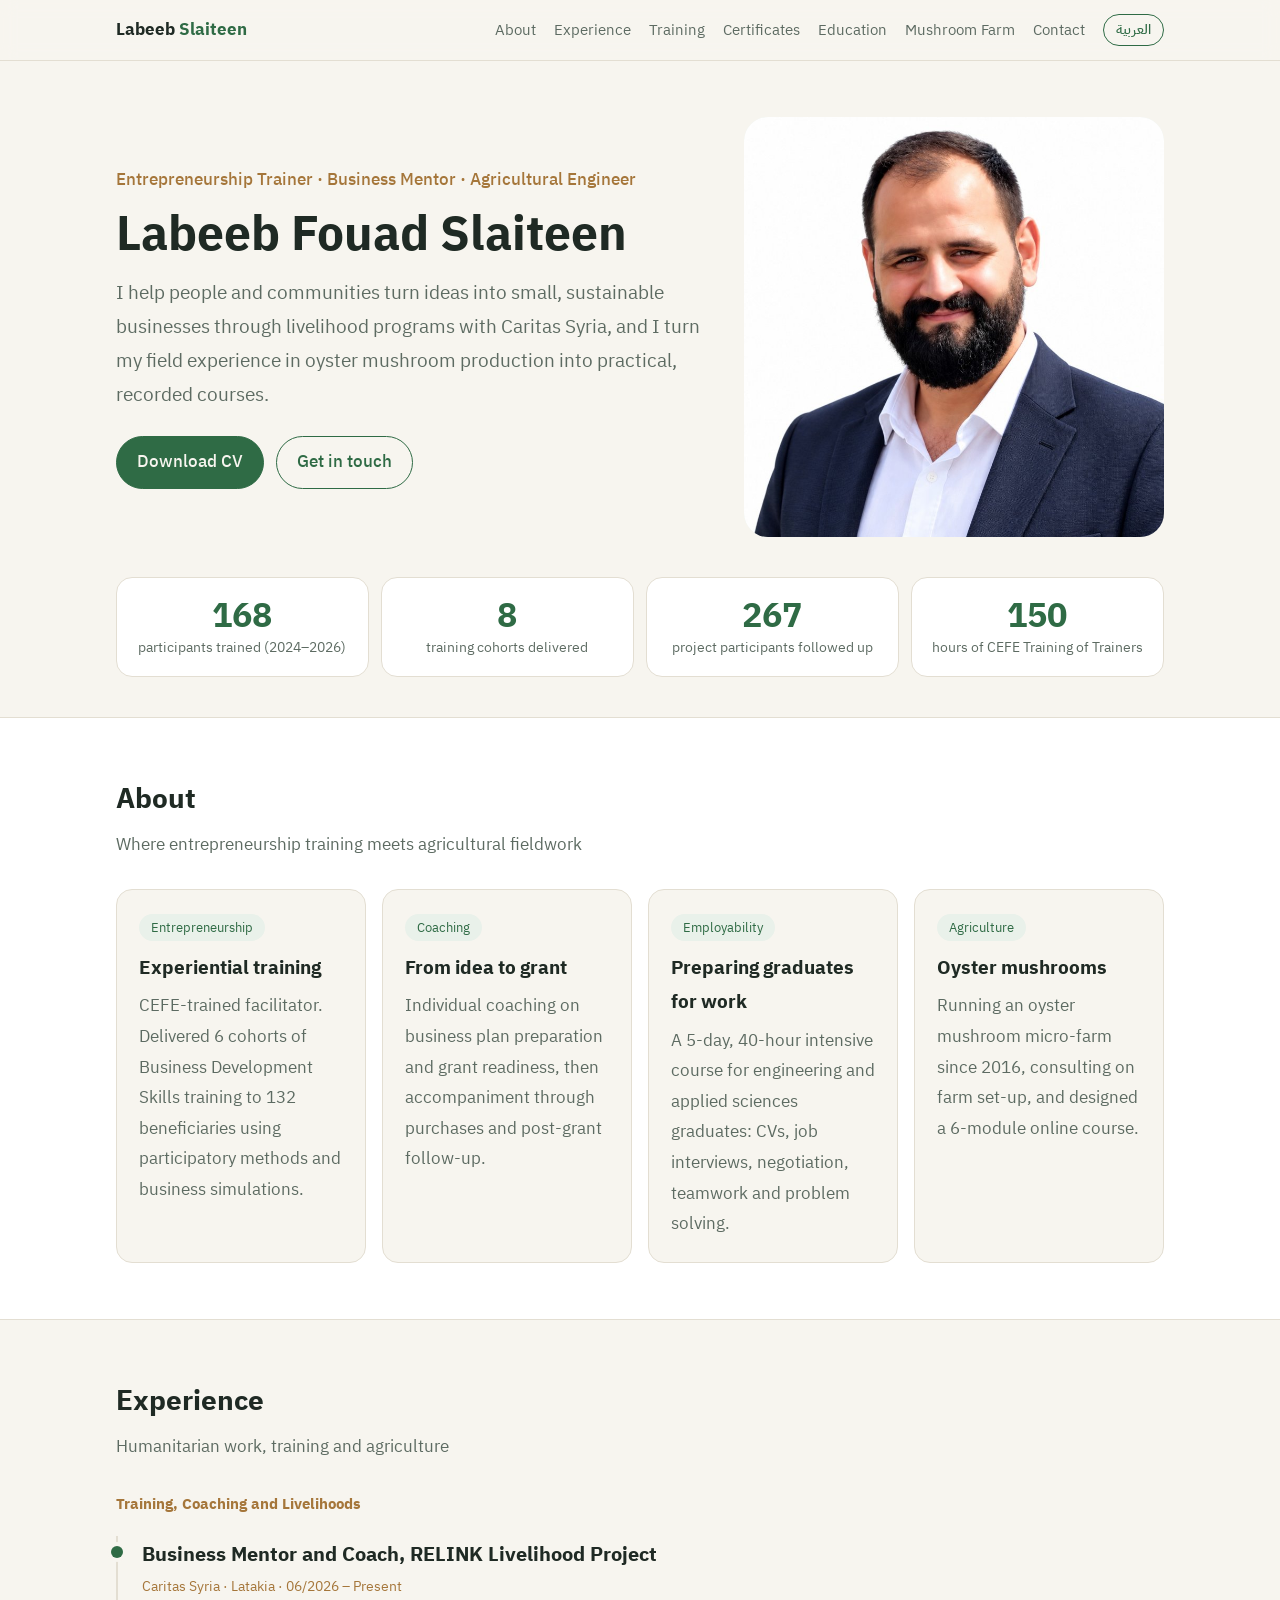
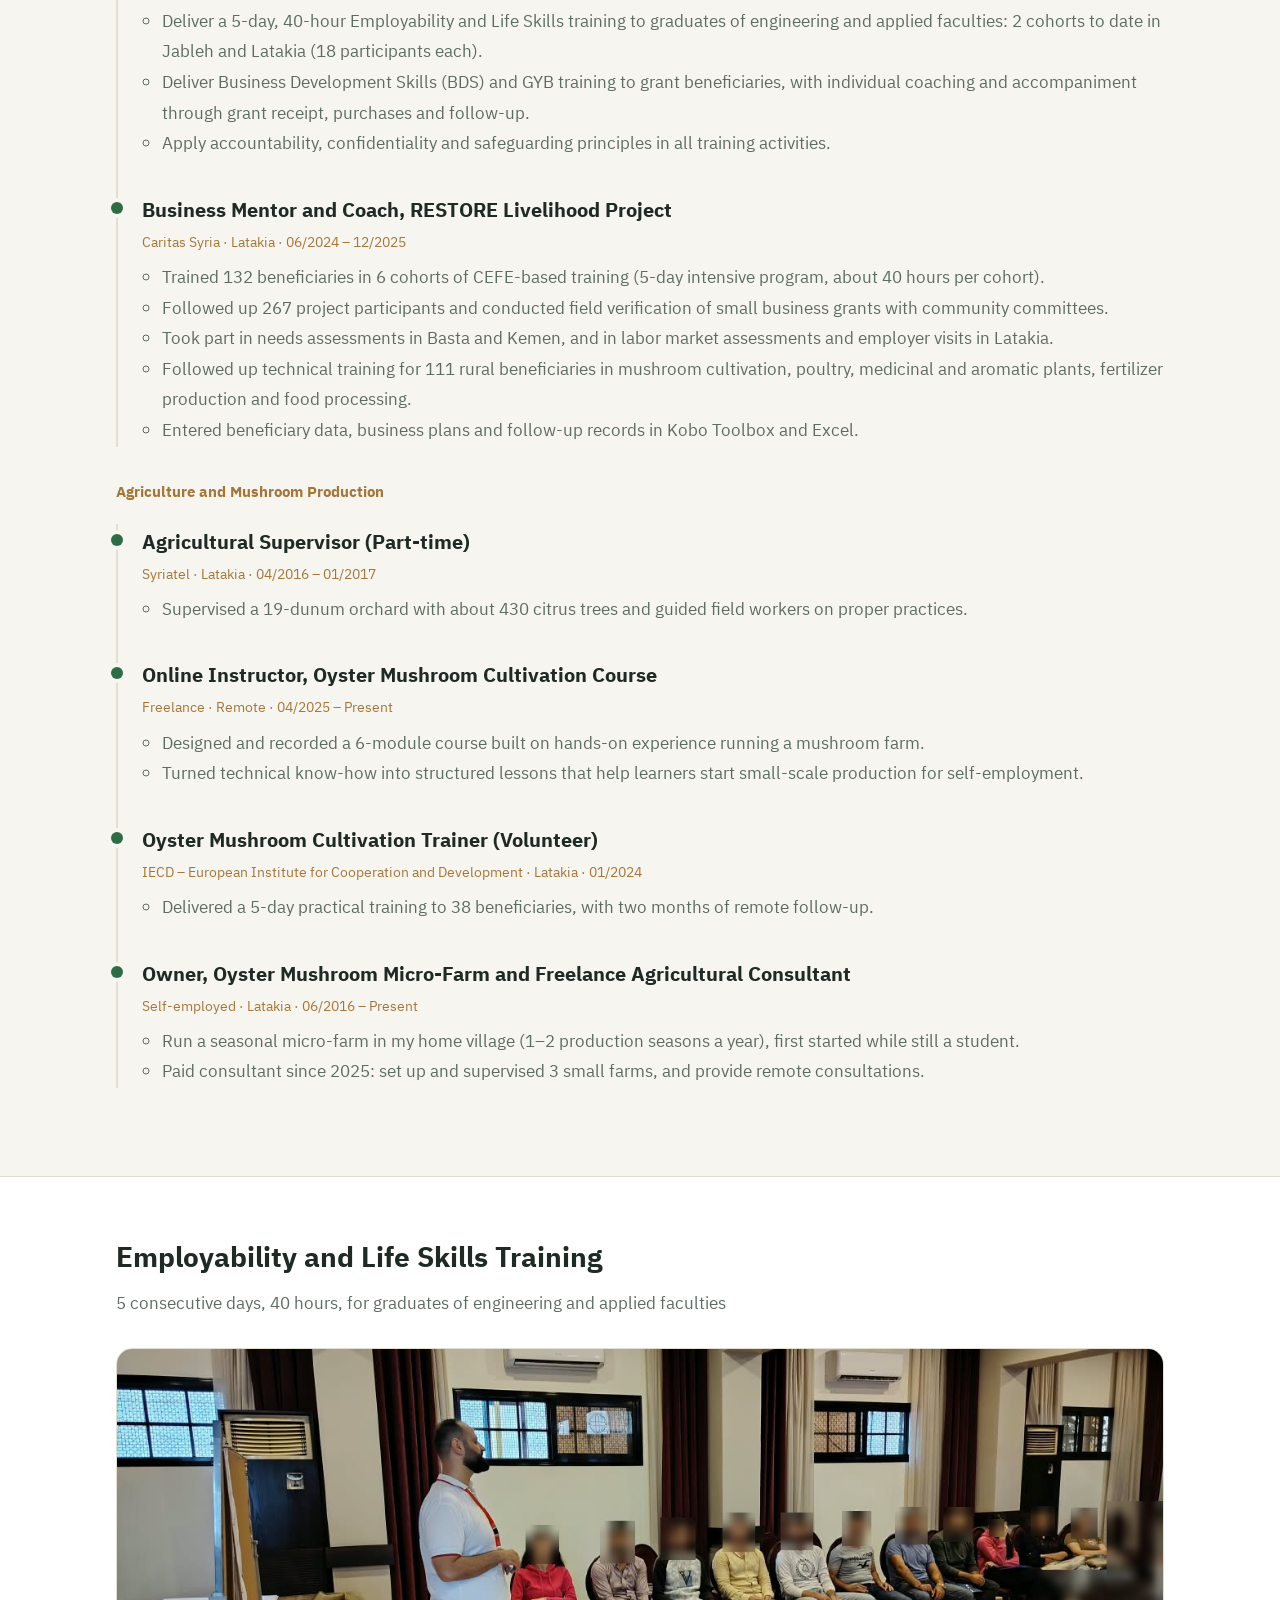
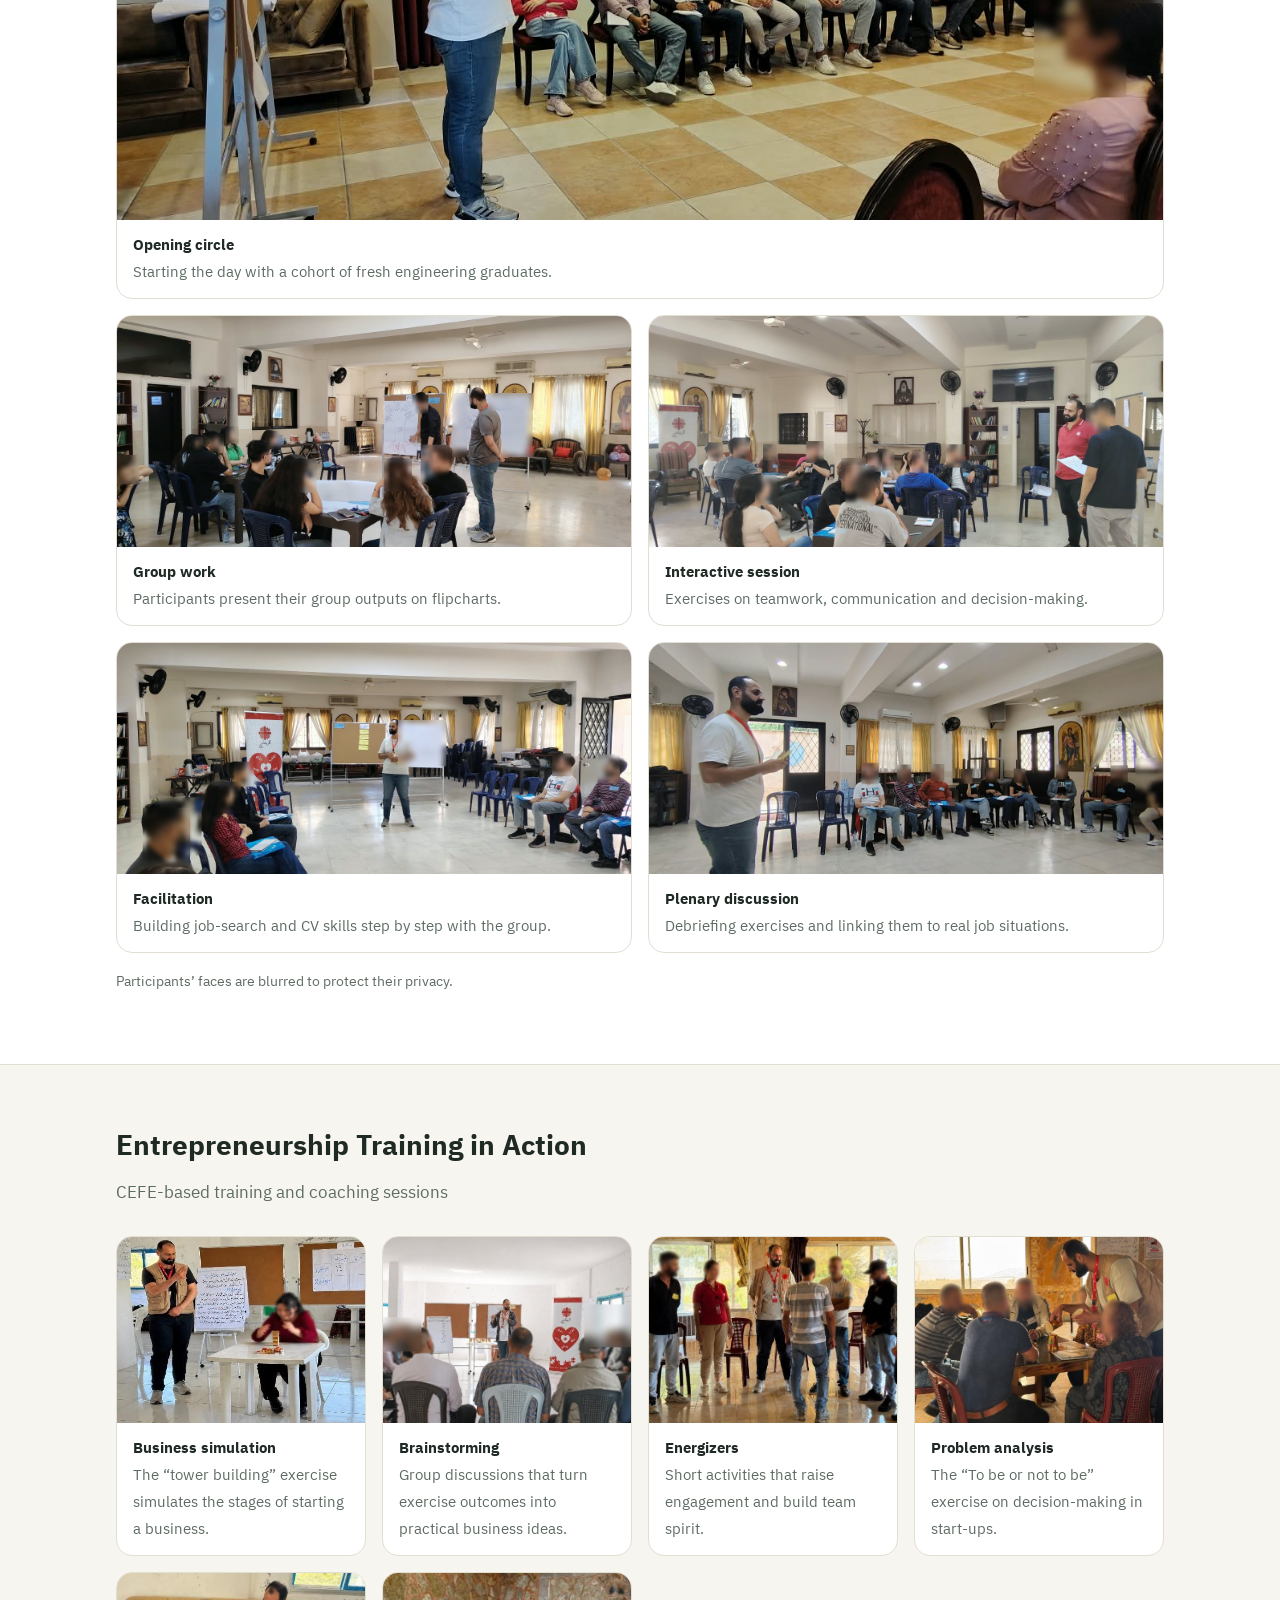
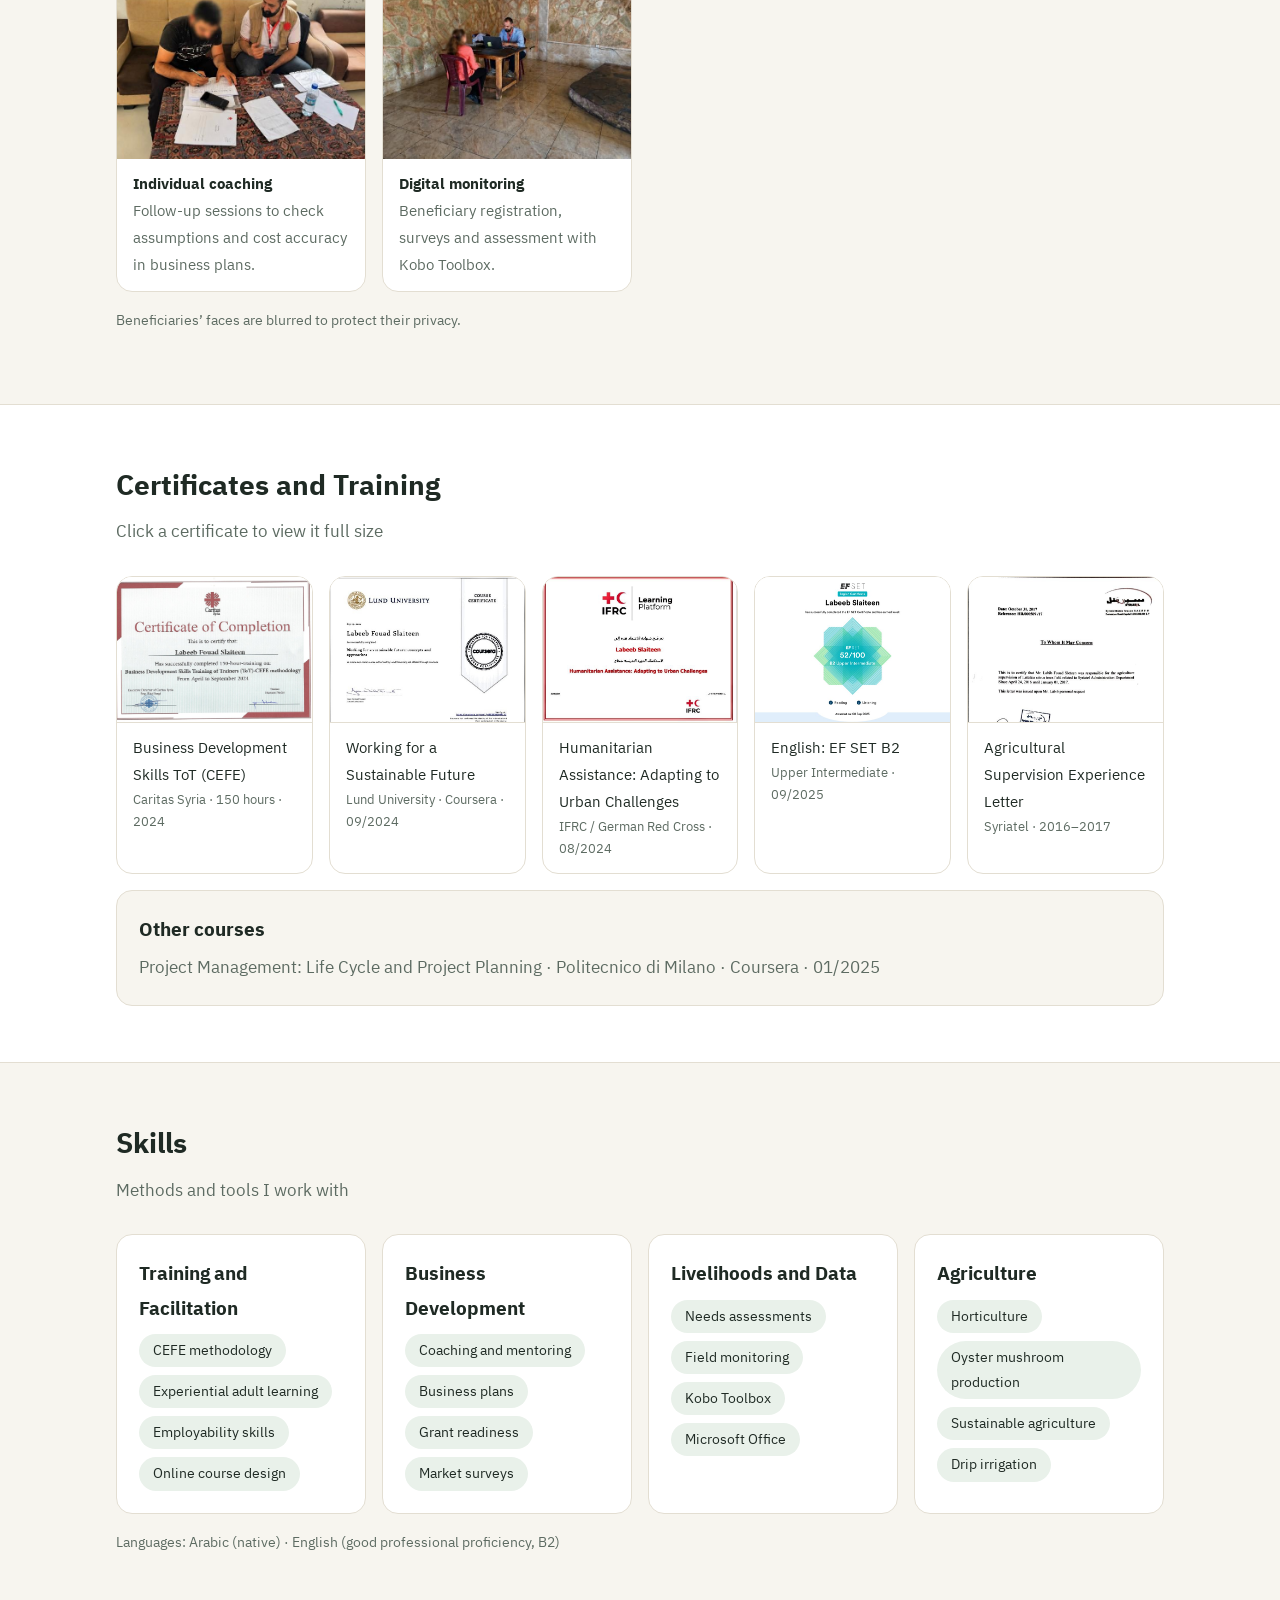
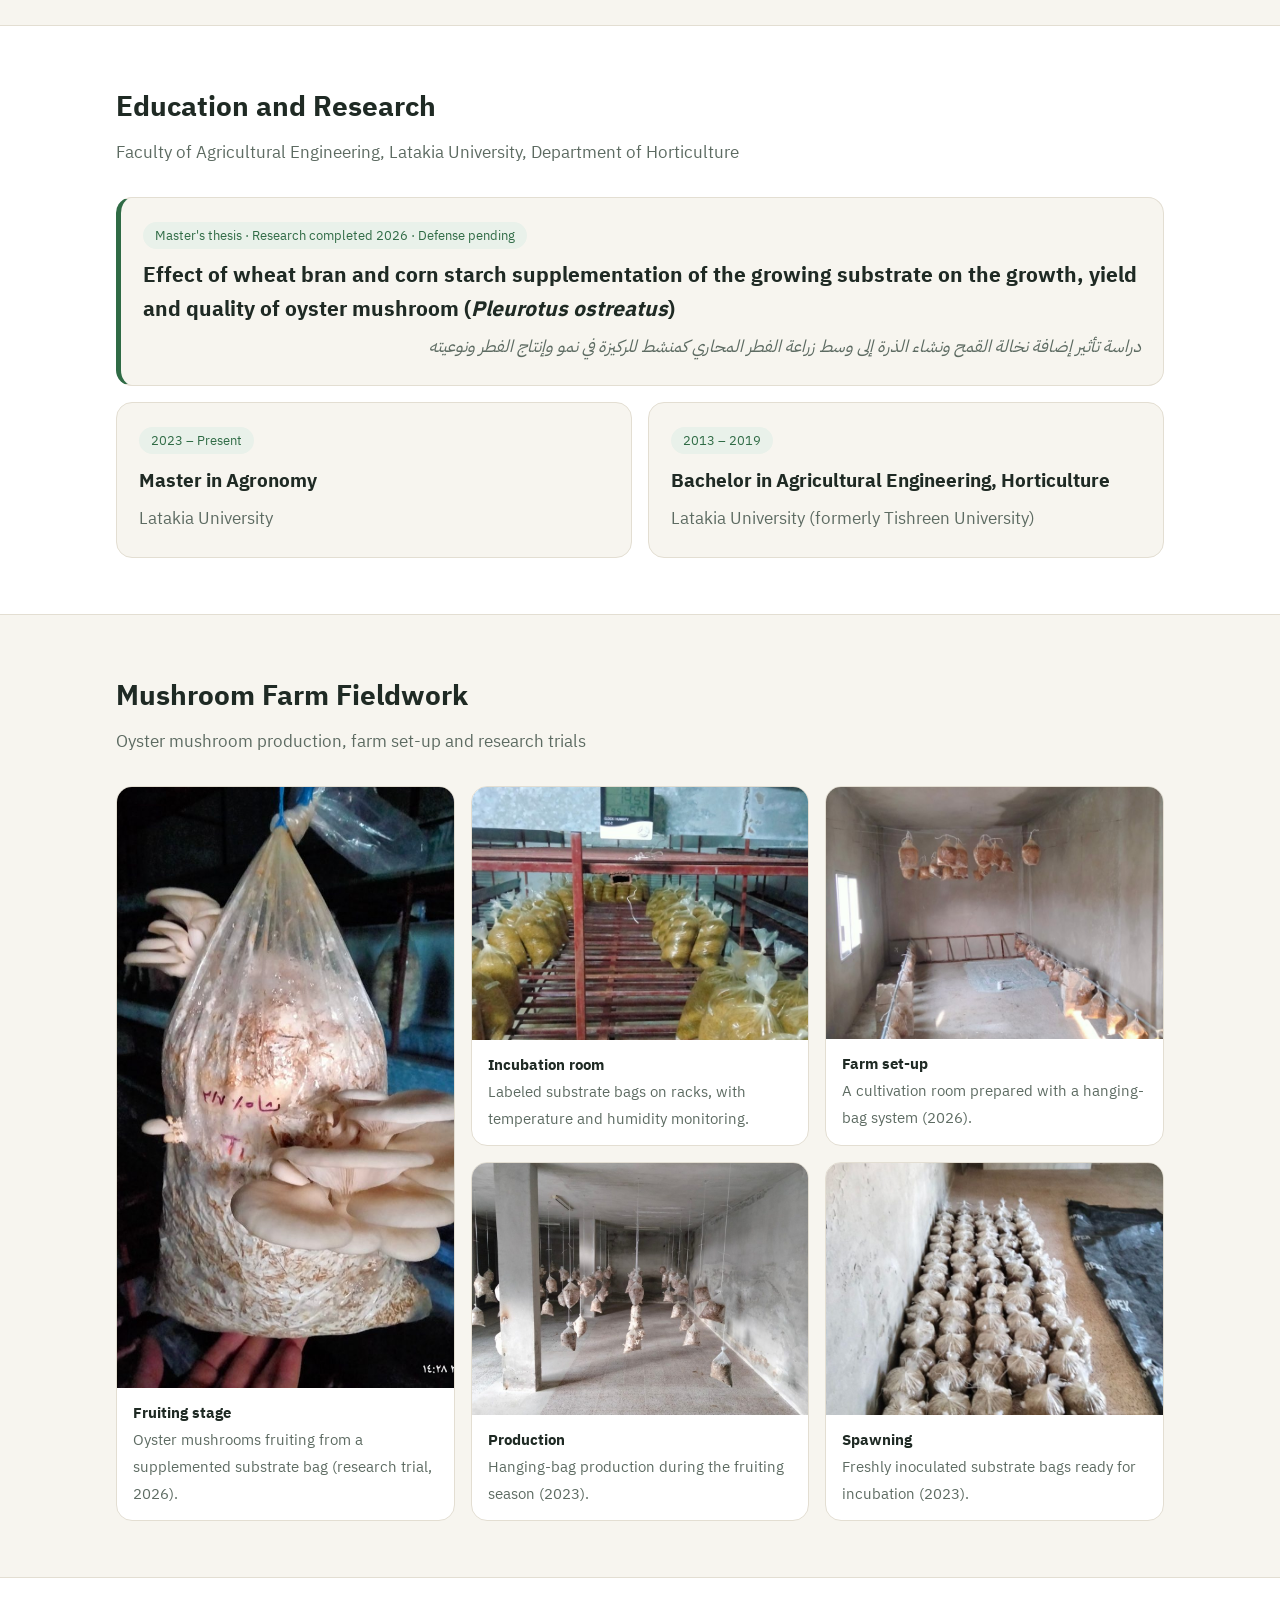
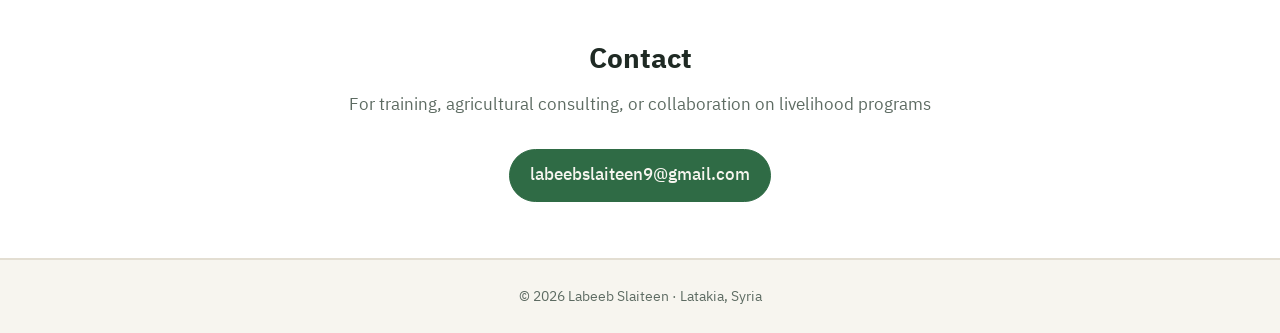
==== index.html @ 0c7c473b "Put training experience and galleries first, agriculture and mushroom content last Co-Authored-By: C" ====
<!doctype html>
<html lang="en" dir="ltr">
<head>
<meta charset="utf-8">
<meta name="viewport" content="width=device-width, initial-scale=1">
<title>Labeeb Slaiteen | Entrepreneurship Trainer & Agricultural Engineer</title>
<meta name="description" content="Labeeb Slaiteen: business mentor and entrepreneurship trainer in livelihood programs, and agricultural engineer specialized in oyster mushroom production.">
<meta property="og:title" content="Labeeb Slaiteen | Entrepreneurship Trainer & Agricultural Engineer">
<meta property="og:description" content="Portfolio: CEFE entrepreneurship training, employability skills, business coaching and oyster mushroom production.">
<meta property="og:image" content="https://labeebslaiteen9-alt.github.io/assets/img/profile.jpg">
<meta property="og:url" content="https://labeebslaiteen9-alt.github.io/">
<meta property="og:type" content="website">
<meta name="twitter:card" content="summary_large_image">
<link rel="alternate" hreflang="ar" href="ar/">
<link rel="preconnect" href="https://fonts.googleapis.com">
<link rel="preconnect" href="https://fonts.gstatic.com" crossorigin>
<link href="https://fonts.googleapis.com/css2?family=IBM+Plex+Sans:wght@400;500;700&family=IBM+Plex+Sans+Arabic:wght@400;500;700&display=swap" rel="stylesheet">
<link rel="stylesheet" href="assets/style.css">
</head>
<body>

<header class="nav">
  <div class="wrap">
    <a class="logo" href="#top">Labeeb <span>Slaiteen</span></a>
    <div class="nav-end">
      <nav><ul>
        <li><a href="#about">About</a></li>
        <li><a href="#experience">Experience</a></li>
        <li><a href="#employability">Training</a></li>
        <li><a href="#certs">Certificates</a></li>
        <li><a href="#research">Education</a></li>
        <li><a href="#farm">Mushroom Farm</a></li>
        <li><a href="#contact">Contact</a></li>
      </ul></nav>
      <a class="lang" href="ar/" lang="ar">العربية</a>
    </div>
  </div>
</header>

<main id="top">
<section class="hero">
  <div class="wrap">
    <div>
      <p class="kicker">Entrepreneurship Trainer · Business Mentor · Agricultural Engineer</p>
      <h1>Labeeb Fouad Slaiteen</h1>
      <p class="lead">I help people and communities turn ideas into small, sustainable businesses through livelihood programs with Caritas Syria, and I turn my field experience in oyster mushroom production into practical, recorded courses.</p>
      <div class="btns">
        <a class="btn primary" href="assets/docs/Labeeb_Slaiteen_CV.pdf" target="_blank">Download CV</a>
        <a class="btn ghost" href="#contact">Get in touch</a>
      </div>
    </div>
    <div class="hero-img"><img src="assets/img/profile.jpg" alt="Portrait of Labeeb Slaiteen"></div>
  </div>
  <div class="wrap">
    <div class="stats" style="margin-top:40px">
      <div class="stat"><b>168</b><span>participants trained (2024–2026)</span></div>
      <div class="stat"><b>8</b><span>training cohorts delivered</span></div>
      <div class="stat"><b>267</b><span>project participants followed up</span></div>
      <div class="stat"><b>150</b><span>hours of CEFE Training of Trainers</span></div>
    </div>
  </div>
</section>

<section id="about" class="alt">
  <div class="wrap">
    <h2>About</h2>
    <p class="sub">Where entrepreneurship training meets agricultural fieldwork</p>
    <div class="grid">
      <div class="card">
        <span class="tag">Entrepreneurship</span>
        <h3>Experiential training</h3>
        <p>CEFE-trained facilitator. Delivered 6 cohorts of Business Development Skills training to 132 beneficiaries using participatory methods and business simulations.</p>
      </div>
      <div class="card">
        <span class="tag">Coaching</span>
        <h3>From idea to grant</h3>
        <p>Individual coaching on business plan preparation and grant readiness, then accompaniment through purchases and post-grant follow-up.</p>
      </div>
      <div class="card">
        <span class="tag">Employability</span>
        <h3>Preparing graduates for work</h3>
        <p>A 5-day, 40-hour intensive course for engineering and applied sciences graduates: CVs, job interviews, negotiation, teamwork and problem solving.</p>
      </div>
      <div class="card">
        <span class="tag">Agriculture</span>
        <h3>Oyster mushrooms</h3>
        <p>Running an oyster mushroom micro-farm since 2016, consulting on farm set-up, and designed a 6-module online course.</p>
      </div>
    </div>
  </div>
</section>

<section id="experience">
  <div class="wrap">
    <h2>Experience</h2>
    <p class="sub">Humanitarian work, training and agriculture</p>
    <h3 class="group-title">Training, Coaching and Livelihoods</h3>
    <ol class="timeline">
      <li>
        <h3>Business Mentor and Coach, RELINK Livelihood Project</h3>
        <p class="meta">Caritas Syria · Latakia · 06/2026 – Present</p>
        <ul>
          <li>Deliver a 5-day, 40-hour Employability and Life Skills training to graduates of engineering and applied faculties: 2 cohorts to date in Jableh and Latakia (18 participants each).</li>
          <li>Deliver Business Development Skills (BDS) and GYB training to grant beneficiaries, with individual coaching and accompaniment through grant receipt, purchases and follow-up.</li>
          <li>Apply accountability, confidentiality and safeguarding principles in all training activities.</li>
        </ul>
      </li>
      <li>
        <h3>Business Mentor and Coach, RESTORE Livelihood Project</h3>
        <p class="meta">Caritas Syria · Latakia · 06/2024 – 12/2025</p>
        <ul>
          <li>Trained 132 beneficiaries in 6 cohorts of CEFE-based training (5-day intensive program, about 40 hours per cohort).</li>
          <li>Followed up 267 project participants and conducted field verification of small business grants with community committees.</li>
          <li>Took part in needs assessments in Basta and Kemen, and in labor market assessments and employer visits in Latakia.</li>
          <li>Followed up technical training for 111 rural beneficiaries in mushroom cultivation, poultry, medicinal and aromatic plants, fertilizer production and food processing.</li>
          <li>Entered beneficiary data, business plans and follow-up records in Kobo Toolbox and Excel.</li>
        </ul>
      </li>
    </ol>
    <h3 class="group-title">Agriculture and Mushroom Production</h3>
    <ol class="timeline">
      <li>
        <h3>Agricultural Supervisor (Part-time)</h3>
        <p class="meta">Syriatel · Latakia · 04/2016 – 01/2017</p>
        <ul>
          <li>Supervised a 19-dunum orchard with about 430 citrus trees and guided field workers on proper practices.</li>
        </ul>
      </li>
      <li>
        <h3>Online Instructor, Oyster Mushroom Cultivation Course</h3>
        <p class="meta">Freelance · Remote · 04/2025 – Present</p>
        <ul>
          <li>Designed and recorded a 6-module course built on hands-on experience running a mushroom farm.</li>
          <li>Turned technical know-how into structured lessons that help learners start small-scale production for self-employment.</li>
        </ul>
      </li>
      <li>
        <h3>Oyster Mushroom Cultivation Trainer (Volunteer)</h3>
        <p class="meta">IECD – European Institute for Cooperation and Development · Latakia · 01/2024</p>
        <ul>
          <li>Delivered a 5-day practical training to 38 beneficiaries, with two months of remote follow-up.</li>
        </ul>
      </li>
      <li>
        <h3>Owner, Oyster Mushroom Micro-Farm and Freelance Agricultural Consultant</h3>
        <p class="meta">Self-employed · Latakia · 06/2016 – Present</p>
        <ul>
          <li>Run a seasonal micro-farm in my home village (1–2 production seasons a year), first started while still a student.</li>
          <li>Paid consultant since 2025: set up and supervised 3 small farms, and provide remote consultations.</li>
        </ul>
      </li>
    </ol>
  </div>
</section>

<section id="employability" class="alt">
  <div class="wrap">
    <h2>Employability and Life Skills Training</h2>
    <p class="sub">5 consecutive days, 40 hours, for graduates of engineering and applied faculties</p>
    <div class="gallery">
      <figure><img src="assets/img/emp-circle.jpg" alt="Employability training session" loading="lazy"><figcaption><b>Opening circle</b>Starting the day with a cohort of fresh engineering graduates.</figcaption></figure>
      <figure><img src="assets/img/emp-groupwork.jpg" alt="Employability training session" loading="lazy"><figcaption><b>Group work</b>Participants present their group outputs on flipcharts.</figcaption></figure>
      <figure><img src="assets/img/emp-session.jpg" alt="Employability training session" loading="lazy"><figcaption><b>Interactive session</b>Exercises on teamwork, communication and decision-making.</figcaption></figure>
      <figure><img src="assets/img/emp-facilitation.jpg" alt="Employability training session" loading="lazy"><figcaption><b>Facilitation</b>Building job-search and CV skills step by step with the group.</figcaption></figure>
      <figure><img src="assets/img/emp-discussion.jpg" alt="Employability training session" loading="lazy"><figcaption><b>Plenary discussion</b>Debriefing exercises and linking them to real job situations.</figcaption></figure>
    </div>
    <p class="note">Participants’ faces are blurred to protect their privacy.</p>
  </div>
</section>

<section id="gallery">
  <div class="wrap">
    <h2>Entrepreneurship Training in Action</h2>
    <p class="sub">CEFE-based training and coaching sessions</p>
    <div class="gallery">
      <figure><img src="assets/img/tower.jpg" alt="Tower building exercise" loading="lazy"><figcaption><b>Business simulation</b>The “tower building” exercise simulates the stages of starting a business.</figcaption></figure>
      <figure><img src="assets/img/brainstorm.jpg" alt="Brainstorming session" loading="lazy"><figcaption><b>Brainstorming</b>Group discussions that turn exercise outcomes into practical business ideas.</figcaption></figure>
      <figure><img src="assets/img/energizer.jpg" alt="Energizer exercise" loading="lazy"><figcaption><b>Energizers</b>Short activities that raise engagement and build team spirit.</figcaption></figure>
      <figure><img src="assets/img/problem.jpg" alt="Problem analysis exercise" loading="lazy"><figcaption><b>Problem analysis</b>The “To be or not to be” exercise on decision-making in start-ups.</figcaption></figure>
      <figure><img src="assets/img/coaching.jpg" alt="Individual coaching" loading="lazy"><figcaption><b>Individual coaching</b>Follow-up sessions to check assumptions and cost accuracy in business plans.</figcaption></figure>
      <figure><img src="assets/img/kobo.jpg" alt="Digital data collection" loading="lazy"><figcaption><b>Digital monitoring</b>Beneficiary registration, surveys and assessment with Kobo Toolbox.</figcaption></figure>
    </div>
    <p class="note">Beneficiaries’ faces are blurred to protect their privacy.</p>
  </div>
</section>

<section id="certs" class="alt">
  <div class="wrap">
    <h2>Certificates and Training</h2>
    <p class="sub">Click a certificate to view it full size</p>
    <div class="certs">
      <a class="cert" href="assets/certs/cefe-tot.jpg" target="_blank"><img src="assets/certs/cefe-tot.jpg" alt="CEFE ToT certificate" loading="lazy"><div>Business Development Skills ToT (CEFE)<small>Caritas Syria · 150 hours · 2024</small></div></a>
      <a class="cert" href="assets/certs/lund.jpg" target="_blank"><img src="assets/certs/lund.jpg" alt="Lund University certificate" loading="lazy"><div>Working for a Sustainable Future<small>Lund University · Coursera · 09/2024</small></div></a>
      <a class="cert" href="assets/certs/ifrc.jpg" target="_blank"><img src="assets/certs/ifrc.jpg" alt="IFRC certificate" loading="lazy"><div>Humanitarian Assistance: Adapting to Urban Challenges<small>IFRC / German Red Cross · 08/2024</small></div></a>
      <a class="cert" href="assets/certs/efset.jpg" target="_blank"><img src="assets/certs/efset.jpg" alt="EF SET certificate" loading="lazy"><div>English: EF SET B2<small>Upper Intermediate · 09/2025</small></div></a>
      <a class="cert" href="assets/certs/syriatel.jpg" target="_blank"><img src="assets/certs/syriatel.jpg" alt="Syriatel experience letter" loading="lazy"><div>Agricultural Supervision Experience Letter<small>Syriatel · 2016–2017</small></div></a>
    </div>
    <div class="card" style="margin-top:16px">
      <h3>Other courses</h3>
      <p>Project Management: Life Cycle and Project Planning · Politecnico di Milano · Coursera · 01/2025</p>
    </div>
  </div>
</section>

<section id="skills">
  <div class="wrap">
    <h2>Skills</h2>
    <p class="sub">Methods and tools I work with</p>
    <div class="grid">
      <div class="card"><h3>Training and Facilitation</h3><div class="chips"><span>CEFE methodology</span><span>Experiential adult learning</span><span>Employability skills</span><span>Online course design</span></div></div>
      <div class="card"><h3>Business Development</h3><div class="chips"><span>Coaching and mentoring</span><span>Business plans</span><span>Grant readiness</span><span>Market surveys</span></div></div>
      <div class="card"><h3>Livelihoods and Data</h3><div class="chips"><span>Needs assessments</span><span>Field monitoring</span><span>Kobo Toolbox</span><span>Microsoft Office</span></div></div>
      <div class="card"><h3>Agriculture</h3><div class="chips"><span>Horticulture</span><span>Oyster mushroom production</span><span>Sustainable agriculture</span><span>Drip irrigation</span></div></div>
    </div>
    <p class="note">Languages: Arabic (native) · English (good professional proficiency, B2)</p>
  </div>
</section>

<section id="research" class="alt">
  <div class="wrap">
    <h2>Education and Research</h2>
    <p class="sub">Faculty of Agricultural Engineering, Latakia University, Department of Horticulture</p>
    <div class="research">
      <div class="card big">
        <span class="tag">Master's thesis · Research completed 2026 · Defense pending</span>
        <h3>Effect of wheat bran and corn starch supplementation of the growing substrate on the growth, yield and quality of oyster mushroom (<i>Pleurotus ostreatus</i>)</h3>
        <p class="alt-lang" lang="ar" dir="rtl">دراسة تأثير إضافة نخالة القمح ونشاء الذرة إلى وسط زراعة الفطر المحاري كمنشط للركيزة في نمو وإنتاج الفطر ونوعيته</p>
      </div>
      <div class="card">
        <span class="tag">2023 – Present</span>
        <h3>Master in Agronomy</h3>
        <p>Latakia University</p>
      </div>
      <div class="card">
        <span class="tag">2013 – 2019</span>
        <h3>Bachelor in Agricultural Engineering, Horticulture</h3>
        <p>Latakia University (formerly Tishreen University)</p>
      </div>
    </div>
  </div>
</section>

<section id="farm">
  <div class="wrap">
    <h2>Mushroom Farm Fieldwork</h2>
    <p class="sub">Oyster mushroom production, farm set-up and research trials</p>
    <div class="gallery">
      <figure><img src="assets/img/farm-fruiting.jpg" alt="Oyster mushrooms fruiting from a substrate bag" loading="lazy"><figcaption><b>Fruiting stage</b>Oyster mushrooms fruiting from a supplemented substrate bag (research trial, 2026).</figcaption></figure>
      <figure><img src="assets/img/farm-incubation.jpg" alt="Incubation room with labeled bags and thermometer" loading="lazy"><figcaption><b>Incubation room</b>Labeled substrate bags on racks, with temperature and humidity monitoring.</figcaption></figure>
      <figure><img src="assets/img/farm-hanging-2026.jpg" alt="Hanging bags in a cultivation room" loading="lazy"><figcaption><b>Farm set-up</b>A cultivation room prepared with a hanging-bag system (2026).</figcaption></figure>
      <figure><img src="assets/img/farm-hanging-2023.jpg" alt="Hanging bags producing mushrooms" loading="lazy"><figcaption><b>Production</b>Hanging-bag production during the fruiting season (2023).</figcaption></figure>
      <figure><img src="assets/img/farm-bags.jpg" alt="Freshly inoculated substrate bags" loading="lazy"><figcaption><b>Spawning</b>Freshly inoculated substrate bags ready for incubation (2023).</figcaption></figure>
    </div>
  </div>
</section>

<section id="contact" class="alt contact">
  <div class="wrap">
    <h2>Contact</h2>
    <p class="sub">For training, agricultural consulting, or collaboration on livelihood programs</p>
    <div class="btns">
      <a class="btn primary" href="mailto:labeebslaiteen9@gmail.com">labeebslaiteen9@gmail.com</a>
    </div>
  </div>
</section>
</main>

<footer>© <span id="y">2026</span> Labeeb Slaiteen · Latakia, Syria</footer>
<script>document.getElementById('y').textContent=new Date().getFullYear()</script>
</body>
</html>
---- assets/style.css ----
:root{
  --bg:#f7f5ef; --surface:#ffffff; --ink:#1f2a24; --muted:#5d6b62;
  --brand:#2f6b45; --brand-2:#a5763a; --line:#e3ded2; --soft:#e9f1ea;
}
@media (prefers-color-scheme: dark){
  :root{ --bg:#121714; --surface:#1a211d; --ink:#e7ece8; --muted:#a3b0a7;
    --brand:#7fc495; --brand-2:#d6a866; --line:#2c3630; --soft:#1f2c24; }
}
*{box-sizing:border-box}
html{scroll-behavior:smooth}
body{margin:0;background:var(--bg);color:var(--ink);
  font-family:"IBM Plex Sans Arabic","IBM Plex Sans",system-ui,sans-serif;line-height:1.8;font-size:17px}
img{max-width:100%;display:block}
a{color:var(--brand)}
.wrap{max-width:1080px;margin:0 auto;padding:0 16px}

/* nav */
header.nav{position:sticky;top:0;z-index:10;background:color-mix(in srgb,var(--bg) 88%,transparent);
  backdrop-filter:blur(8px);border-bottom:1px solid var(--line)}
header.nav .wrap{display:flex;align-items:center;justify-content:space-between;height:60px;gap:12px}
.logo{font-weight:700;text-decoration:none;color:var(--ink)}
.logo span{color:var(--brand)}
nav ul{display:flex;gap:18px;list-style:none;margin:0;padding:0}
nav a{text-decoration:none;color:var(--muted);font-size:15px}
nav a:hover{color:var(--brand)}
@media (max-width:760px){ nav ul{display:none} }

/* hero */
.hero{padding:56px 0 40px}
.hero .wrap{display:grid;grid-template-columns:1.4fr 1fr;gap:40px;align-items:center}
.kicker{color:var(--brand-2);font-weight:500;margin:0 0 8px}
h1{font-size:clamp(32px,5vw,48px);line-height:1.25;margin:0 0 12px}
.lead{color:var(--muted);font-size:19px;margin:0 0 24px}
.btns{display:flex;flex-wrap:wrap;gap:12px}
.btn{display:inline-block;padding:10px 20px;border-radius:999px;text-decoration:none;font-weight:500;
  border:1.5px solid var(--brand)}
.btn.primary{background:var(--brand);color:var(--bg)}
.btn.ghost{color:var(--brand)}
.hero-img{border-radius:24px;overflow:hidden;aspect-ratio:1/1;background:var(--soft)}
.hero-img img{width:100%;height:100%;object-fit:cover;object-position:center top}
@media (max-width:760px){ .hero .wrap{grid-template-columns:1fr} .hero-img{max-width:320px} }

/* stats */
.stats{display:grid;grid-template-columns:repeat(4,1fr);gap:12px;margin:8px 0 0}
.stat{background:var(--surface);border:1px solid var(--line);border-radius:16px;padding:18px;text-align:center}
.stat b{display:block;font-size:34px;color:var(--brand);line-height:1.2}
.stat span{color:var(--muted);font-size:14px}
@media (max-width:760px){ .stats{grid-template-columns:repeat(2,1fr)} }

section{padding:56px 0}
section h2{font-size:28px;margin:0 0 6px}
.sub{color:var(--muted);margin:0 0 28px}
.alt{background:var(--surface);border-block:1px solid var(--line)}

/* cards */
.grid{display:grid;grid-template-columns:repeat(auto-fit,minmax(220px,1fr));gap:16px}
.card{background:var(--surface);border:1px solid var(--line);border-radius:16px;padding:22px}
.alt .card{background:var(--bg)}
.card h3{margin:0 0 6px;font-size:19px}
.card p{margin:0;color:var(--muted)}
.tag{display:inline-block;background:var(--soft);color:var(--brand);border-radius:999px;
  padding:2px 12px;font-size:13px;margin:0 0 10px}

/* timeline */
.timeline{border-inline-start:2px solid var(--line);margin:0;padding-inline-start:24px;list-style:none}
.timeline>li{position:relative;margin:0 0 32px}
.timeline>li::before{content:"";position:absolute;inset-inline-start:-31px;top:10px;width:12px;height:12px;
  border-radius:50%;background:var(--brand);box-shadow:0 0 0 4px var(--bg)}
.alt .timeline>li::before{box-shadow:0 0 0 4px var(--surface)}
.timeline h3{margin:0;font-size:20px}
.meta{color:var(--brand-2);font-size:14px;margin:2px 0 8px}
.timeline ul{margin:0;padding-inline-start:20px;color:var(--muted)}

/* research */
.research{display:grid;grid-template-columns:1fr 1fr;gap:16px}
.research .card.big{grid-column:1/-1;border-inline-start:5px solid var(--brand)}
.research .card.big h3{font-size:21px;line-height:1.6}
.alt-lang{font-style:italic;color:var(--muted)}
@media (max-width:760px){ .research{grid-template-columns:1fr} }

/* gallery */
.gallery{display:grid;grid-template-columns:repeat(auto-fill,minmax(240px,1fr));gap:16px}
figure{margin:0;background:var(--surface);border:1px solid var(--line);border-radius:16px;overflow:hidden}
figure img{width:100%;aspect-ratio:4/3;object-fit:cover}
figcaption{padding:12px 16px;font-size:15px;color:var(--muted)}
figcaption b{display:block;color:var(--ink)}
.note{font-size:14px;color:var(--muted);margin-top:16px}

/* certs */
.certs{display:grid;grid-template-columns:repeat(auto-fill,minmax(180px,1fr));gap:16px}
.cert{background:var(--surface);border:1px solid var(--line);border-radius:16px;overflow:hidden;
  text-decoration:none;color:var(--ink);display:flex;flex-direction:column}
.cert img{width:100%;aspect-ratio:4/3;object-fit:cover;object-position:top;border-bottom:1px solid var(--line);background:#fff}
.cert div{padding:12px 16px;font-size:15px}
.cert small{display:block;color:var(--muted)}

/* skills */
.chips{display:flex;flex-wrap:wrap;gap:8px;margin-top:8px}
.chips span{background:var(--soft);color:var(--ink);border-radius:999px;padding:4px 14px;font-size:14px}

/* contact */
.contact{text-align:center}
.contact .btns{justify-content:center;margin-top:20px}
footer{padding:24px 0;text-align:center;color:var(--muted);font-size:14px;border-top:1px solid var(--line)}
.lang{font-size:14px;font-weight:500;text-decoration:none;border:1.5px solid var(--brand);color:var(--brand);
  border-radius:999px;padding:2px 12px}
.nav-end{display:flex;align-items:center;gap:18px}
.hero .stats{grid-column:1/-1}
.stat span{display:block;line-height:1.5}
#farm .gallery{grid-template-columns:repeat(3,1fr)}
#farm figure:first-child{grid-row:span 2;display:flex;flex-direction:column}
#farm figure:first-child img{flex:1;aspect-ratio:auto;min-height:0;height:100%}
@media (max-width:760px){ #farm .gallery{grid-template-columns:1fr} #farm figure:first-child{grid-row:auto} #farm figure:first-child img{aspect-ratio:3/4} }
#employability .gallery{grid-template-columns:repeat(2,1fr)}
#employability figure:first-child{grid-column:1/-1}
#employability figure img{aspect-ratio:20/9}
@media (max-width:760px){ #employability .gallery{grid-template-columns:1fr} }
.group-title{font-size:15px;font-weight:700;color:var(--brand-2);margin:0 0 18px}
.timeline+.group-title{margin-top:8px}
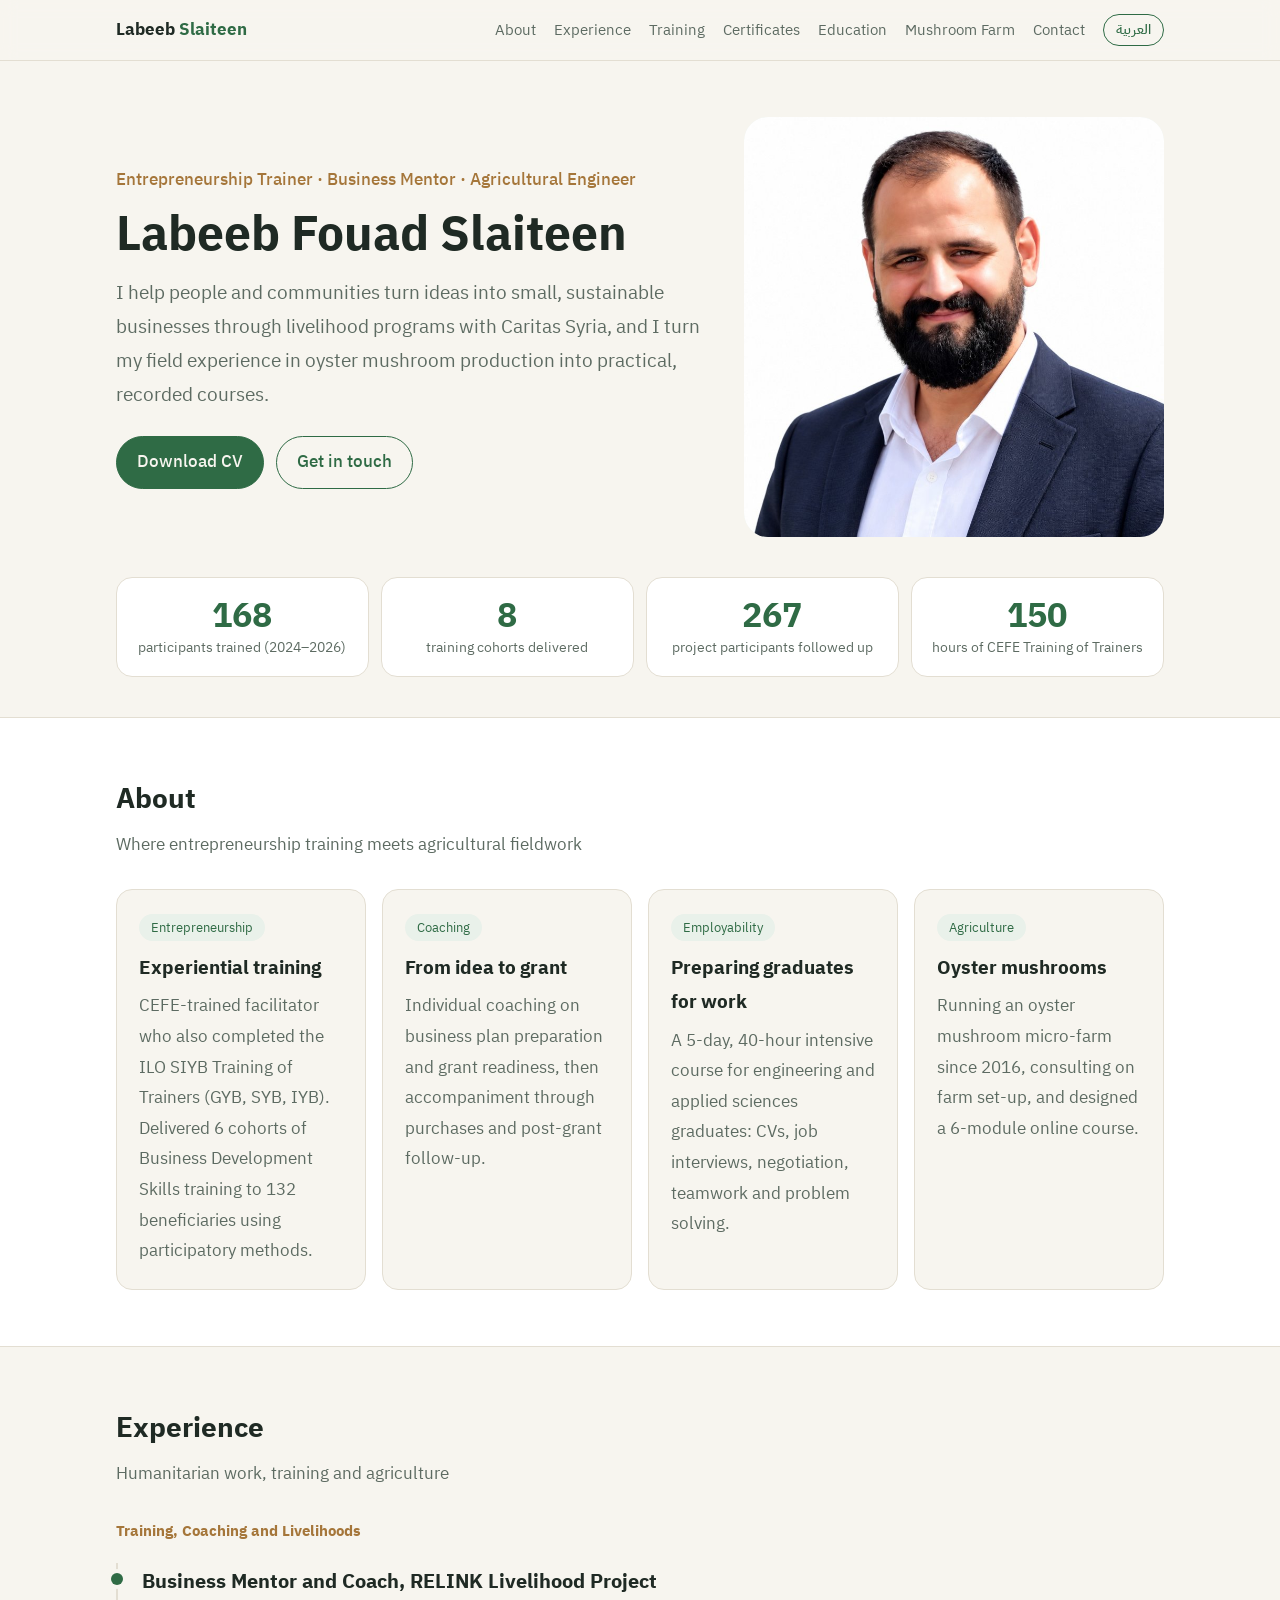
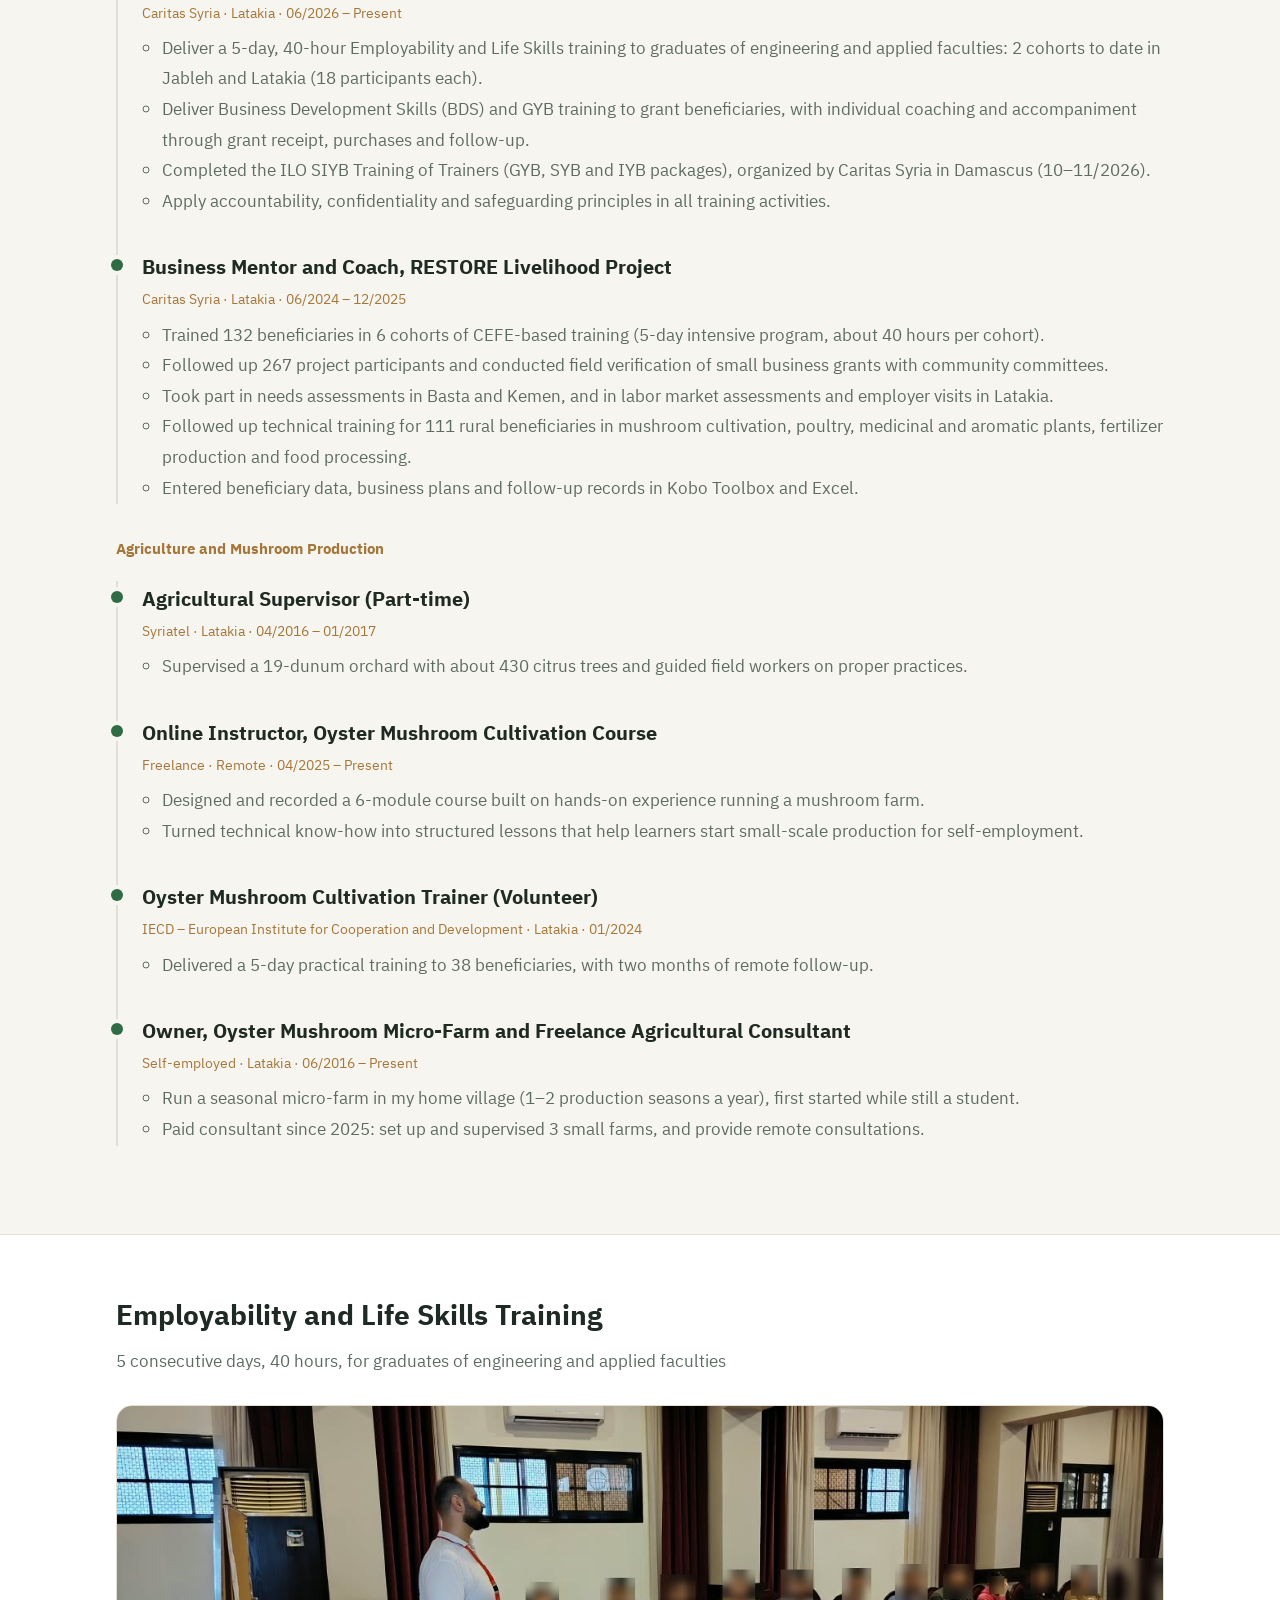
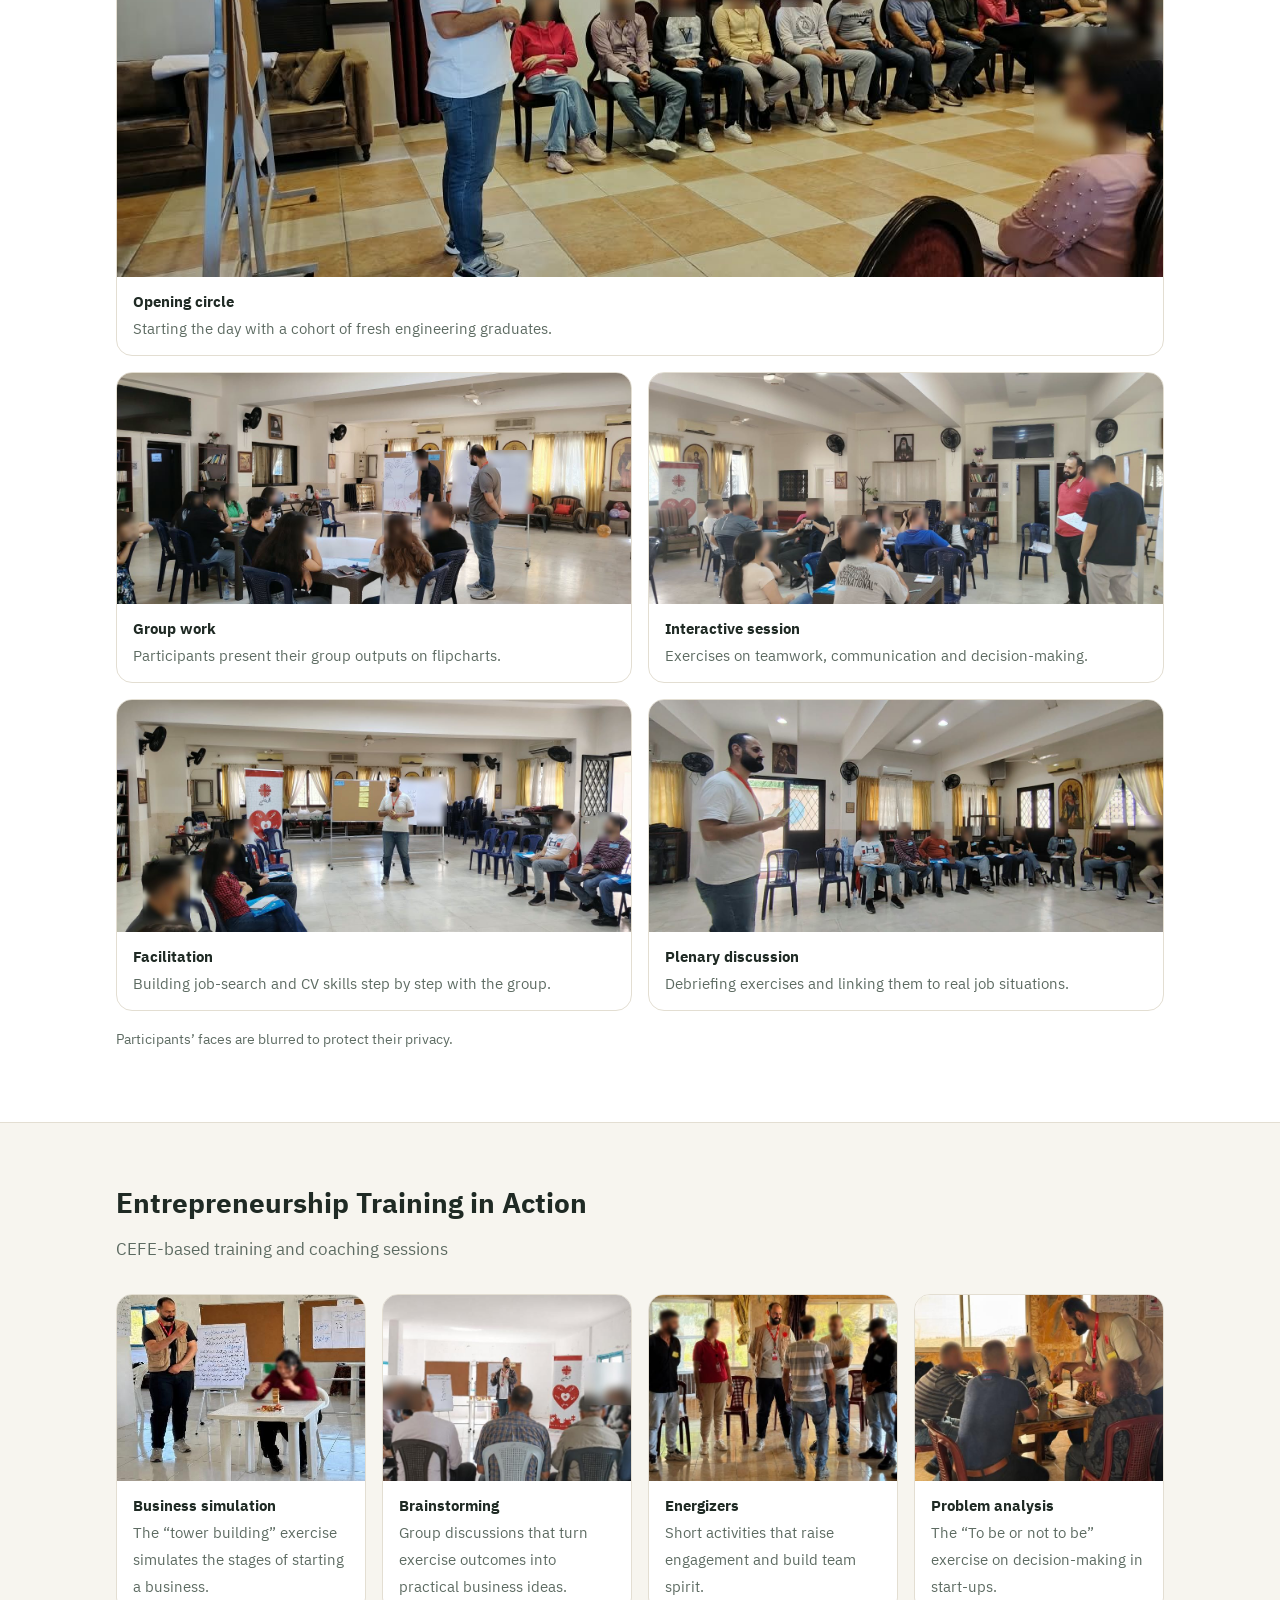
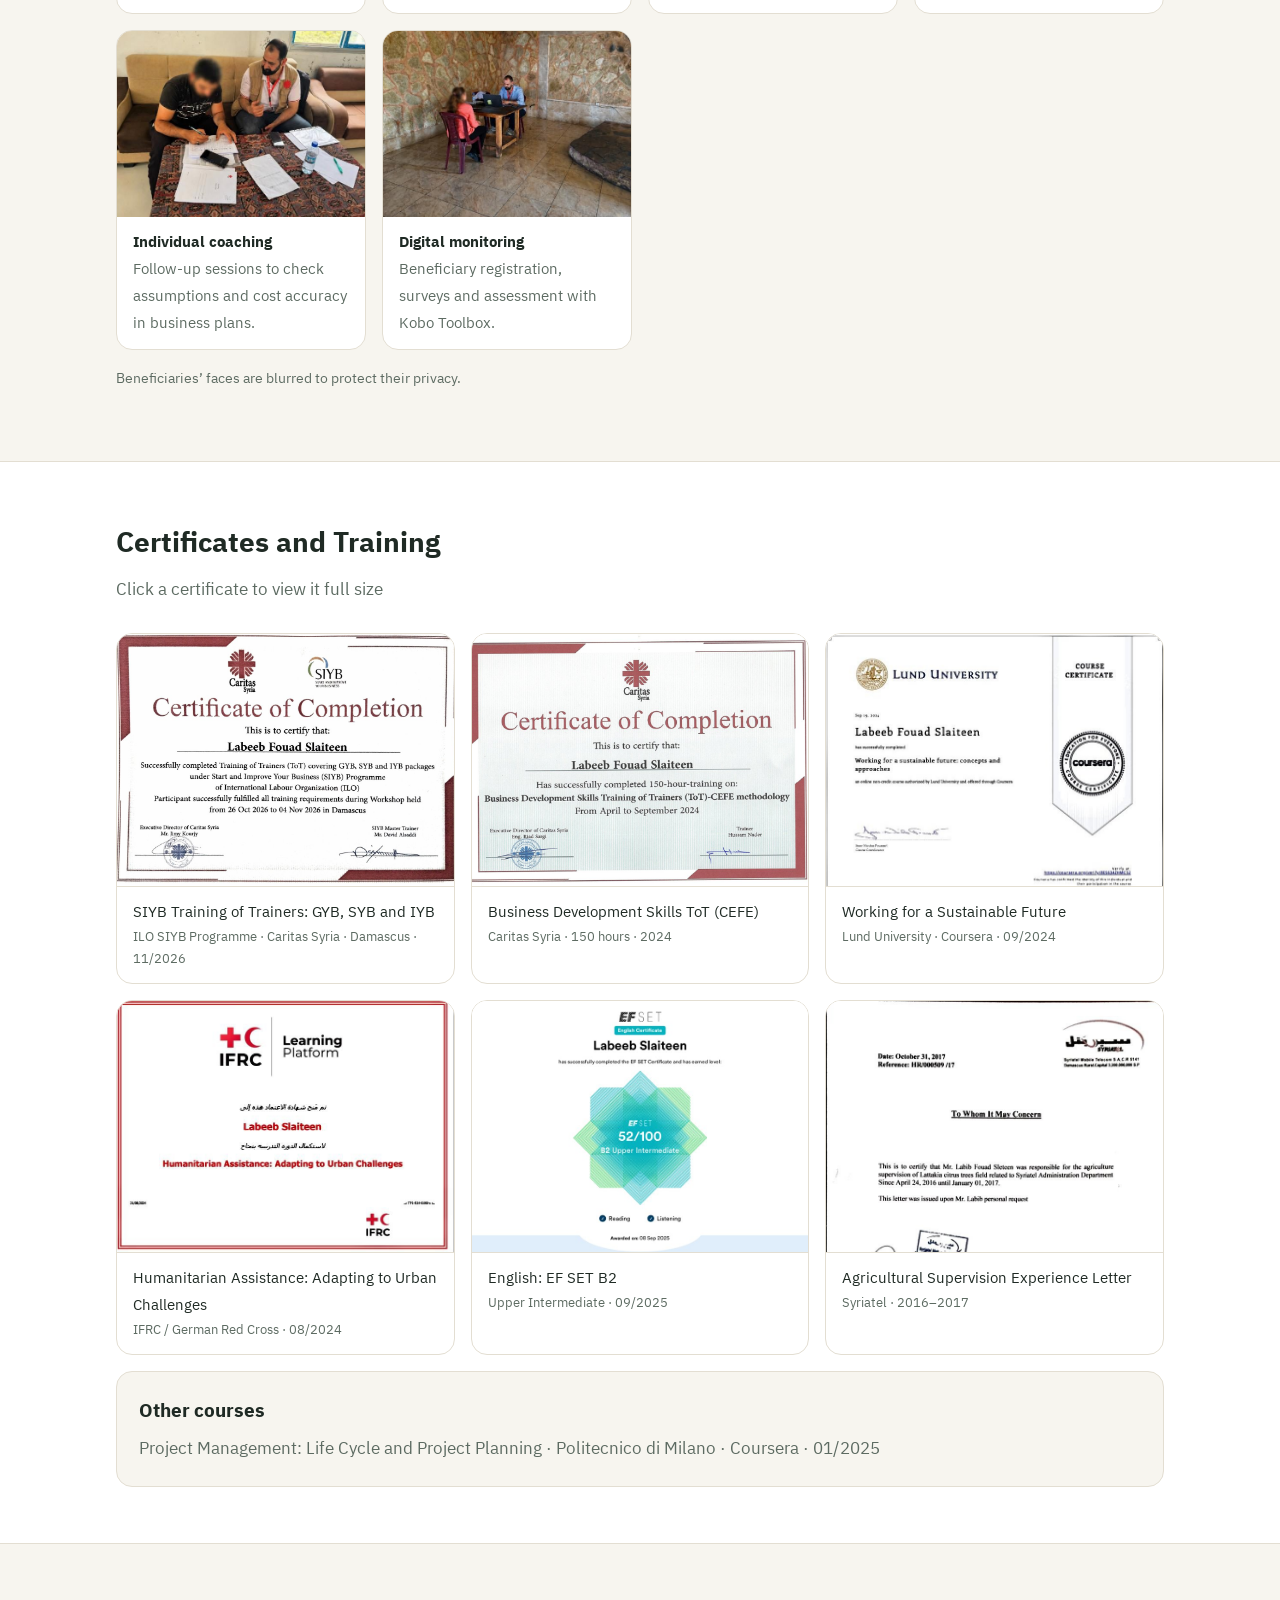
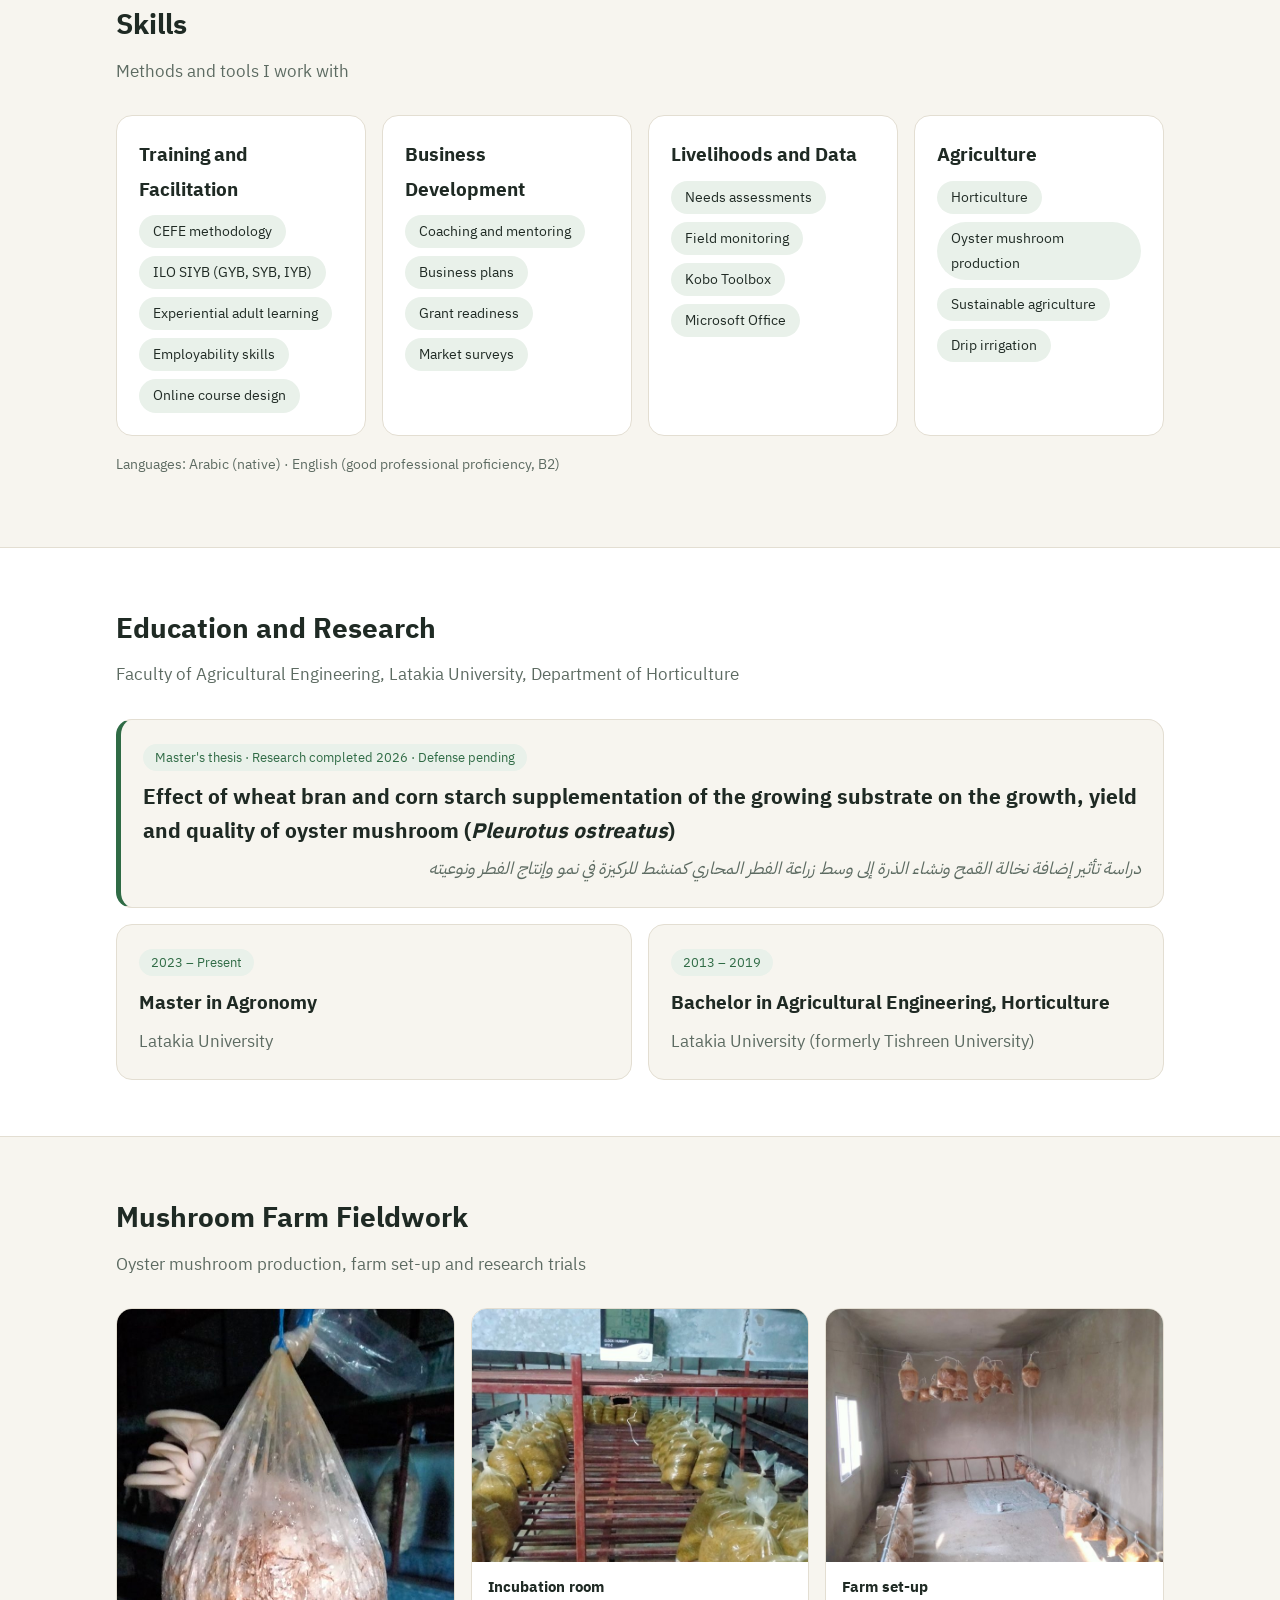
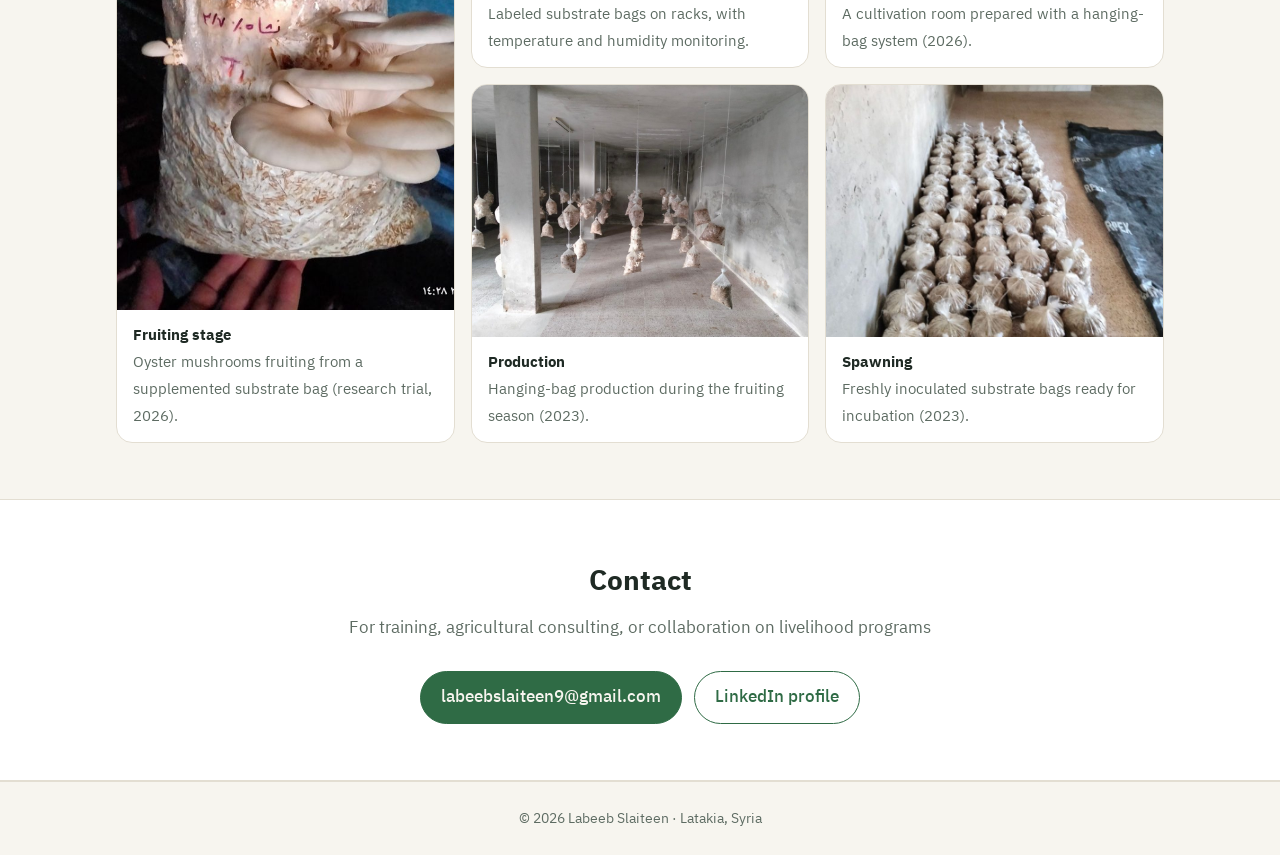
==== commit de64f0e2: "Add SIYB ToT certificate and LinkedIn profile link Co-Authored-By: Claude Opus 5.5 <noreply@anthropi" ====
--- a/index.html
+++ b/index.html
@@ -16,6 +16,13 @@
 <link rel="preconnect" href="https://fonts.gstatic.com" crossorigin>
 <link href="https://fonts.googleapis.com/css2?family=IBM+Plex+Sans:wght@400;500;700&family=IBM+Plex+Sans+Arabic:wght@400;500;700&display=swap" rel="stylesheet">
 <link rel="stylesheet" href="assets/style.css">
+<script type="application/ld+json">
+{"@context":"https://schema.org","@type":"Person","name":"Labeeb Slaiteen","alternateName":"لبيب سليطين",
+ "jobTitle":"Entrepreneurship & Employability Trainer","url":"https://labeebslaiteen9-alt.github.io/",
+ "image":"https://labeebslaiteen9-alt.github.io/assets/img/profile.jpg","email":"mailto:labeebslaiteen9@gmail.com",
+ "address":{"@type":"PostalAddress","addressLocality":"Latakia","addressCountry":"SY"},
+ "sameAs":["https://www.linkedin.com/in/labeeb-slaiteen-68b03327a/"]}
+</script>
 </head>
 <body>
 
@@ -69,7 +76,7 @@
       <div class="card">
         <span class="tag">Entrepreneurship</span>
         <h3>Experiential training</h3>
-        <p>CEFE-trained facilitator. Delivered 6 cohorts of Business Development Skills training to 132 beneficiaries using participatory methods and business simulations.</p>
+        <p>CEFE-trained facilitator who also completed the ILO SIYB Training of Trainers (GYB, SYB, IYB). Delivered 6 cohorts of Business Development Skills training to 132 beneficiaries using participatory methods.</p>
       </div>
       <div class="card">
         <span class="tag">Coaching</span>
@@ -102,6 +109,7 @@
         <ul>
           <li>Deliver a 5-day, 40-hour Employability and Life Skills training to graduates of engineering and applied faculties: 2 cohorts to date in Jableh and Latakia (18 participants each).</li>
           <li>Deliver Business Development Skills (BDS) and GYB training to grant beneficiaries, with individual coaching and accompaniment through grant receipt, purchases and follow-up.</li>
+          <li>Completed the ILO SIYB Training of Trainers (GYB, SYB and IYB packages), organized by Caritas Syria in Damascus (10–11/2026).</li>
           <li>Apply accountability, confidentiality and safeguarding principles in all training activities.</li>
         </ul>
       </li>
@@ -189,6 +197,7 @@
     <h2>Certificates and Training</h2>
     <p class="sub">Click a certificate to view it full size</p>
     <div class="certs">
+      <a class="cert" href="assets/certs/siyb-tot.jpg" target="_blank"><img src="assets/certs/siyb-tot.jpg" alt="SIYB Training of Trainers certificate" loading="lazy"><div>SIYB Training of Trainers: GYB, SYB and IYB<small>ILO SIYB Programme · Caritas Syria · Damascus · 11/2026</small></div></a>
       <a class="cert" href="assets/certs/cefe-tot.jpg" target="_blank"><img src="assets/certs/cefe-tot.jpg" alt="CEFE ToT certificate" loading="lazy"><div>Business Development Skills ToT (CEFE)<small>Caritas Syria · 150 hours · 2024</small></div></a>
       <a class="cert" href="assets/certs/lund.jpg" target="_blank"><img src="assets/certs/lund.jpg" alt="Lund University certificate" loading="lazy"><div>Working for a Sustainable Future<small>Lund University · Coursera · 09/2024</small></div></a>
       <a class="cert" href="assets/certs/ifrc.jpg" target="_blank"><img src="assets/certs/ifrc.jpg" alt="IFRC certificate" loading="lazy"><div>Humanitarian Assistance: Adapting to Urban Challenges<small>IFRC / German Red Cross · 08/2024</small></div></a>
@@ -207,7 +216,7 @@
     <h2>Skills</h2>
     <p class="sub">Methods and tools I work with</p>
     <div class="grid">
-      <div class="card"><h3>Training and Facilitation</h3><div class="chips"><span>CEFE methodology</span><span>Experiential adult learning</span><span>Employability skills</span><span>Online course design</span></div></div>
+      <div class="card"><h3>Training and Facilitation</h3><div class="chips"><span>CEFE methodology</span><span>ILO SIYB (GYB, SYB, IYB)</span><span>Experiential adult learning</span><span>Employability skills</span><span>Online course design</span></div></div>
       <div class="card"><h3>Business Development</h3><div class="chips"><span>Coaching and mentoring</span><span>Business plans</span><span>Grant readiness</span><span>Market surveys</span></div></div>
       <div class="card"><h3>Livelihoods and Data</h3><div class="chips"><span>Needs assessments</span><span>Field monitoring</span><span>Kobo Toolbox</span><span>Microsoft Office</span></div></div>
       <div class="card"><h3>Agriculture</h3><div class="chips"><span>Horticulture</span><span>Oyster mushroom production</span><span>Sustainable agriculture</span><span>Drip irrigation</span></div></div>
@@ -260,6 +269,7 @@
     <p class="sub">For training, agricultural consulting, or collaboration on livelihood programs</p>
     <div class="btns">
       <a class="btn primary" href="mailto:labeebslaiteen9@gmail.com">labeebslaiteen9@gmail.com</a>
+      <a class="btn ghost" href="https://www.linkedin.com/in/labeeb-slaiteen-68b03327a/" target="_blank" rel="noopener">LinkedIn profile</a>
     </div>
   </div>
 </section>
--- a/assets/style.css
+++ b/assets/style.css
@@ -87,7 +87,8 @@
 .note{font-size:14px;color:var(--muted);margin-top:16px}
 
 /* certs */
-.certs{display:grid;grid-template-columns:repeat(auto-fill,minmax(180px,1fr));gap:16px}
+.certs{display:grid;grid-template-columns:repeat(3,1fr);gap:16px}
+@media (max-width:760px){ .certs{grid-template-columns:repeat(2,1fr)} }
 .cert{background:var(--surface);border:1px solid var(--line);border-radius:16px;overflow:hidden;
   text-decoration:none;color:var(--ink);display:flex;flex-direction:column}
 .cert img{width:100%;aspect-ratio:4/3;object-fit:cover;object-position:top;border-bottom:1px solid var(--line);background:#fff}
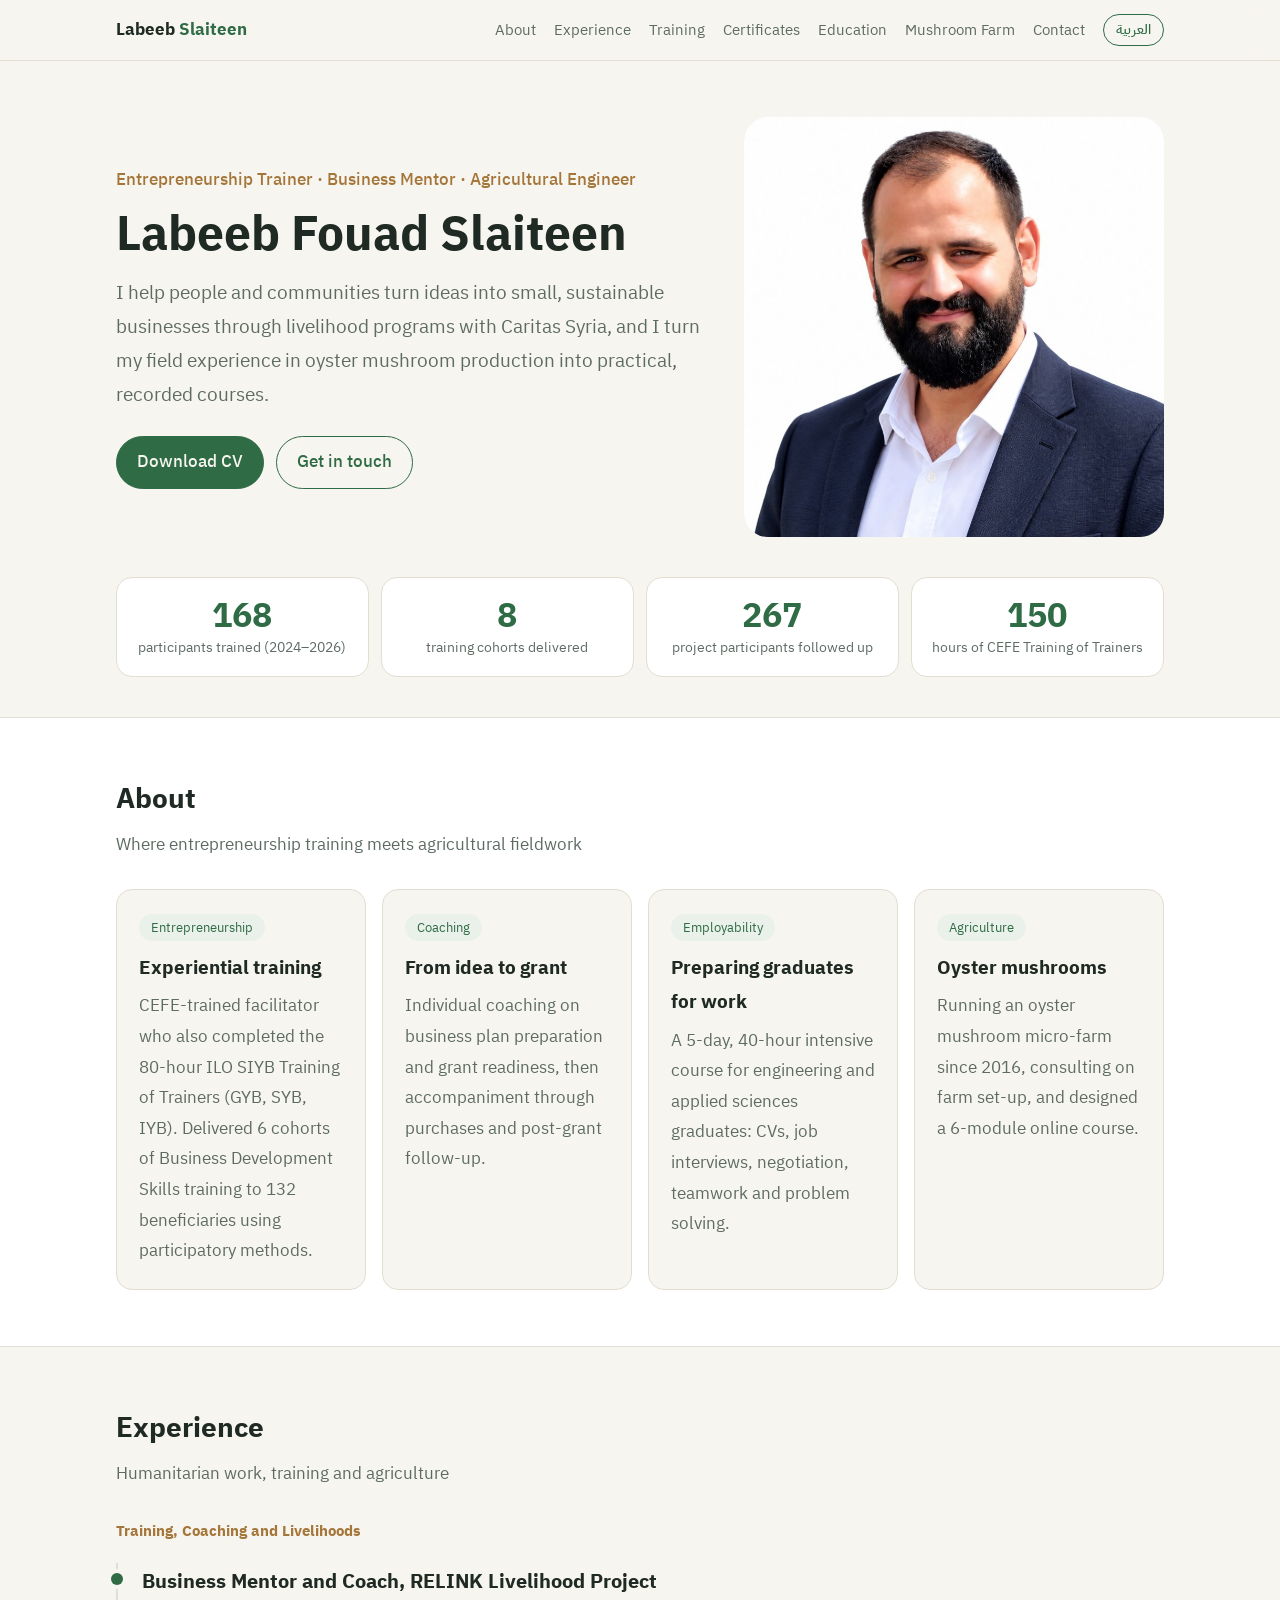
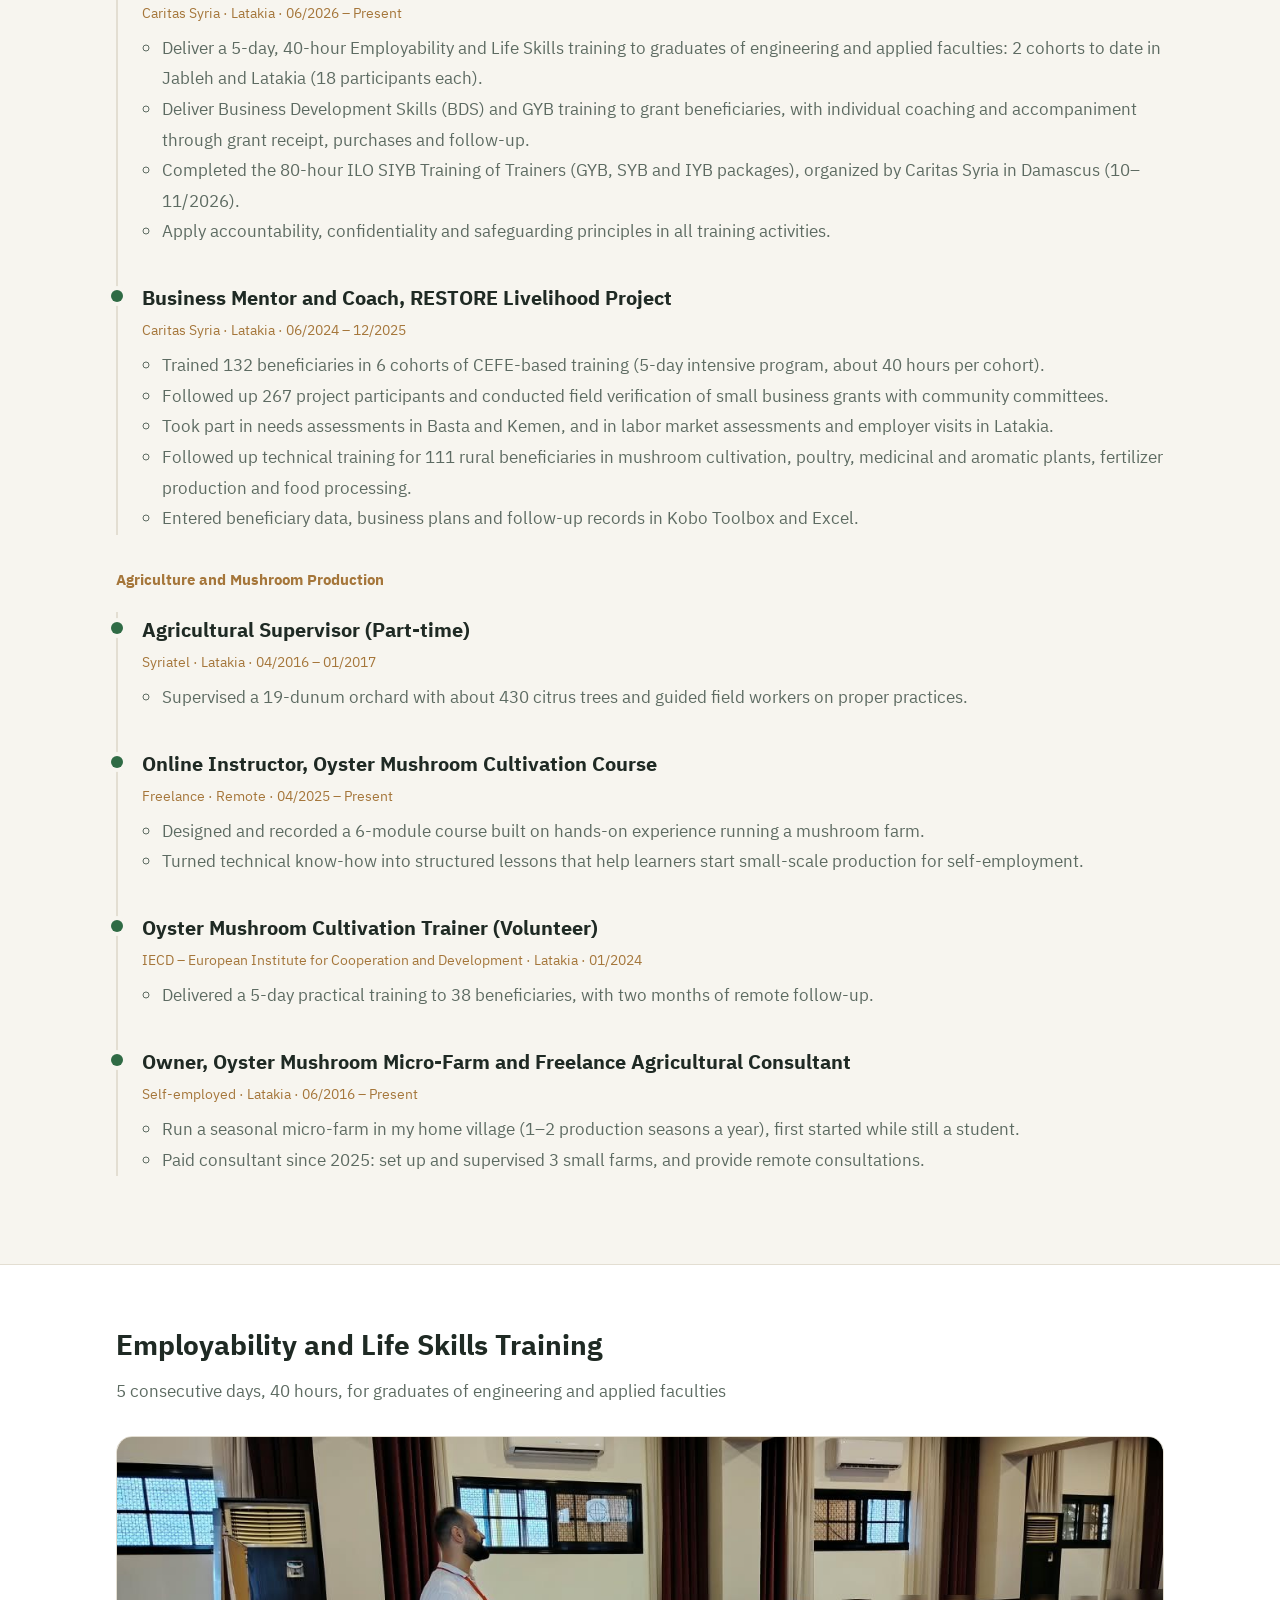
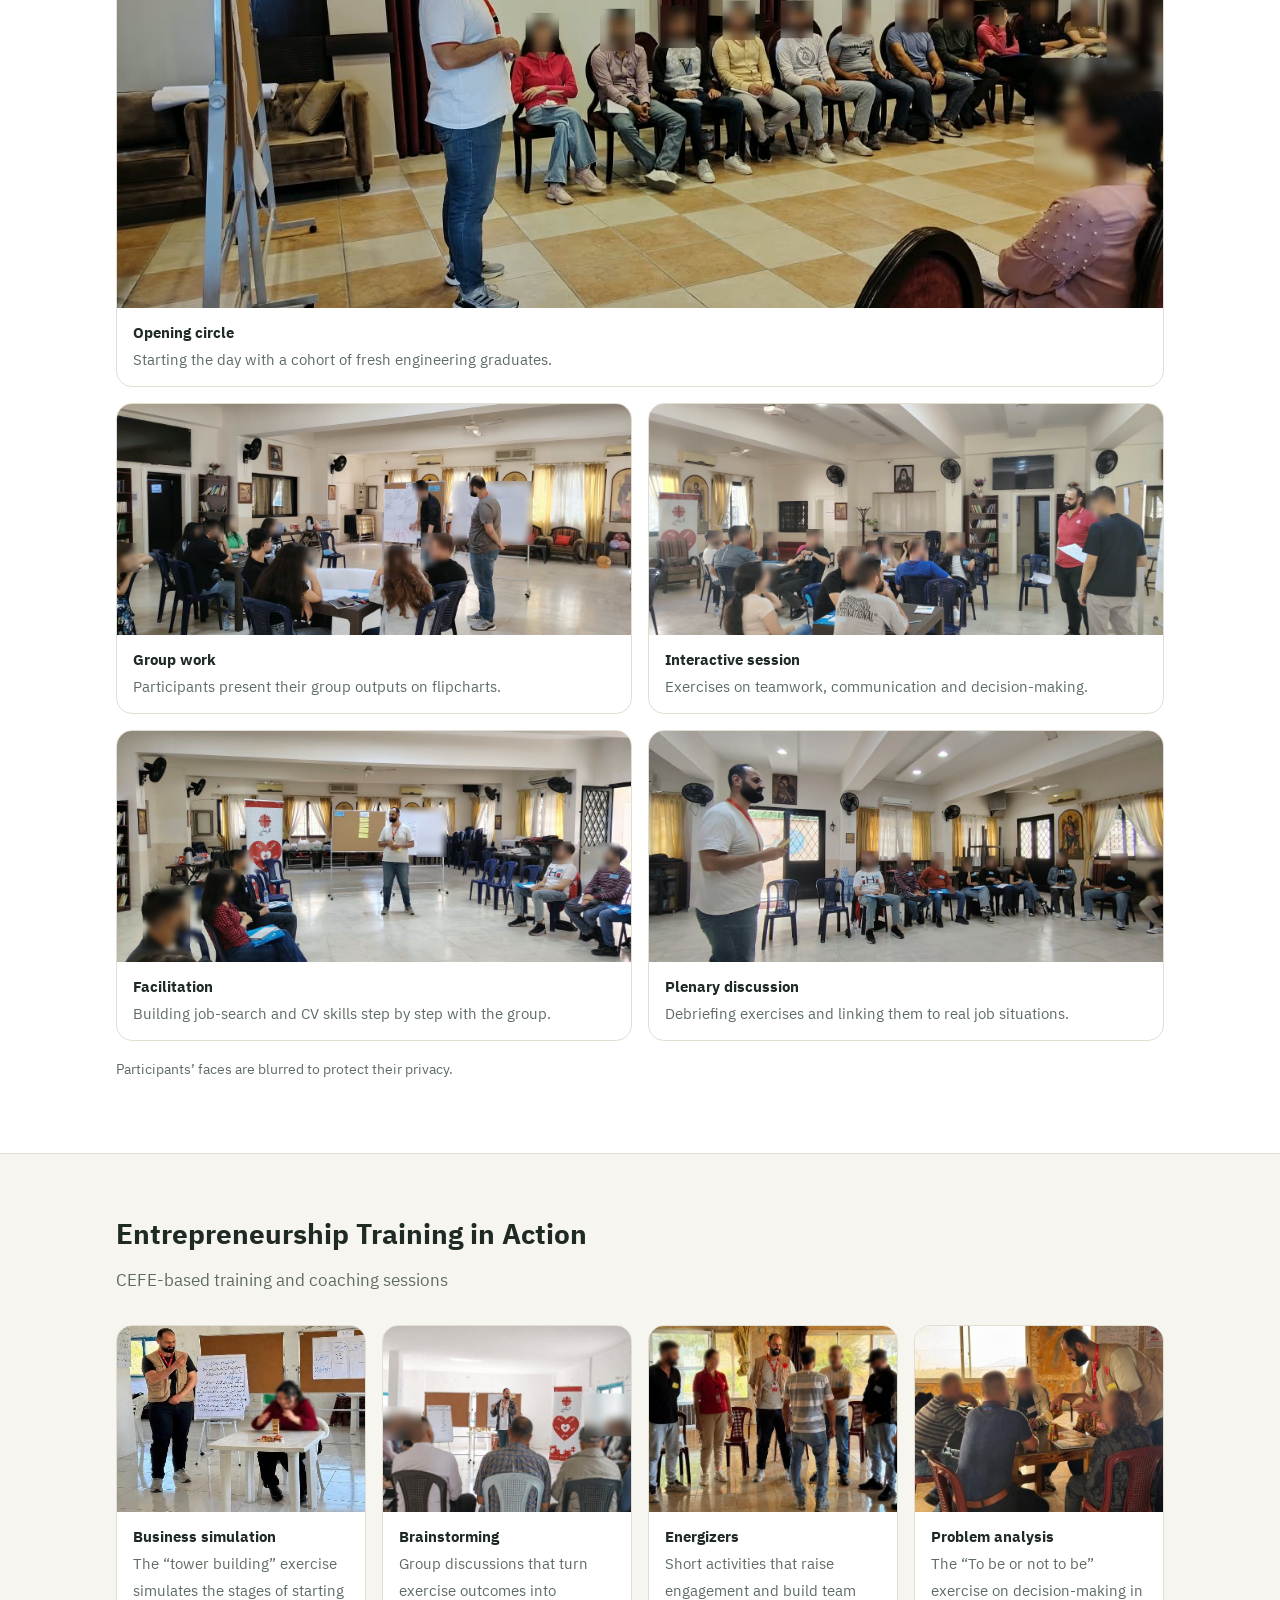
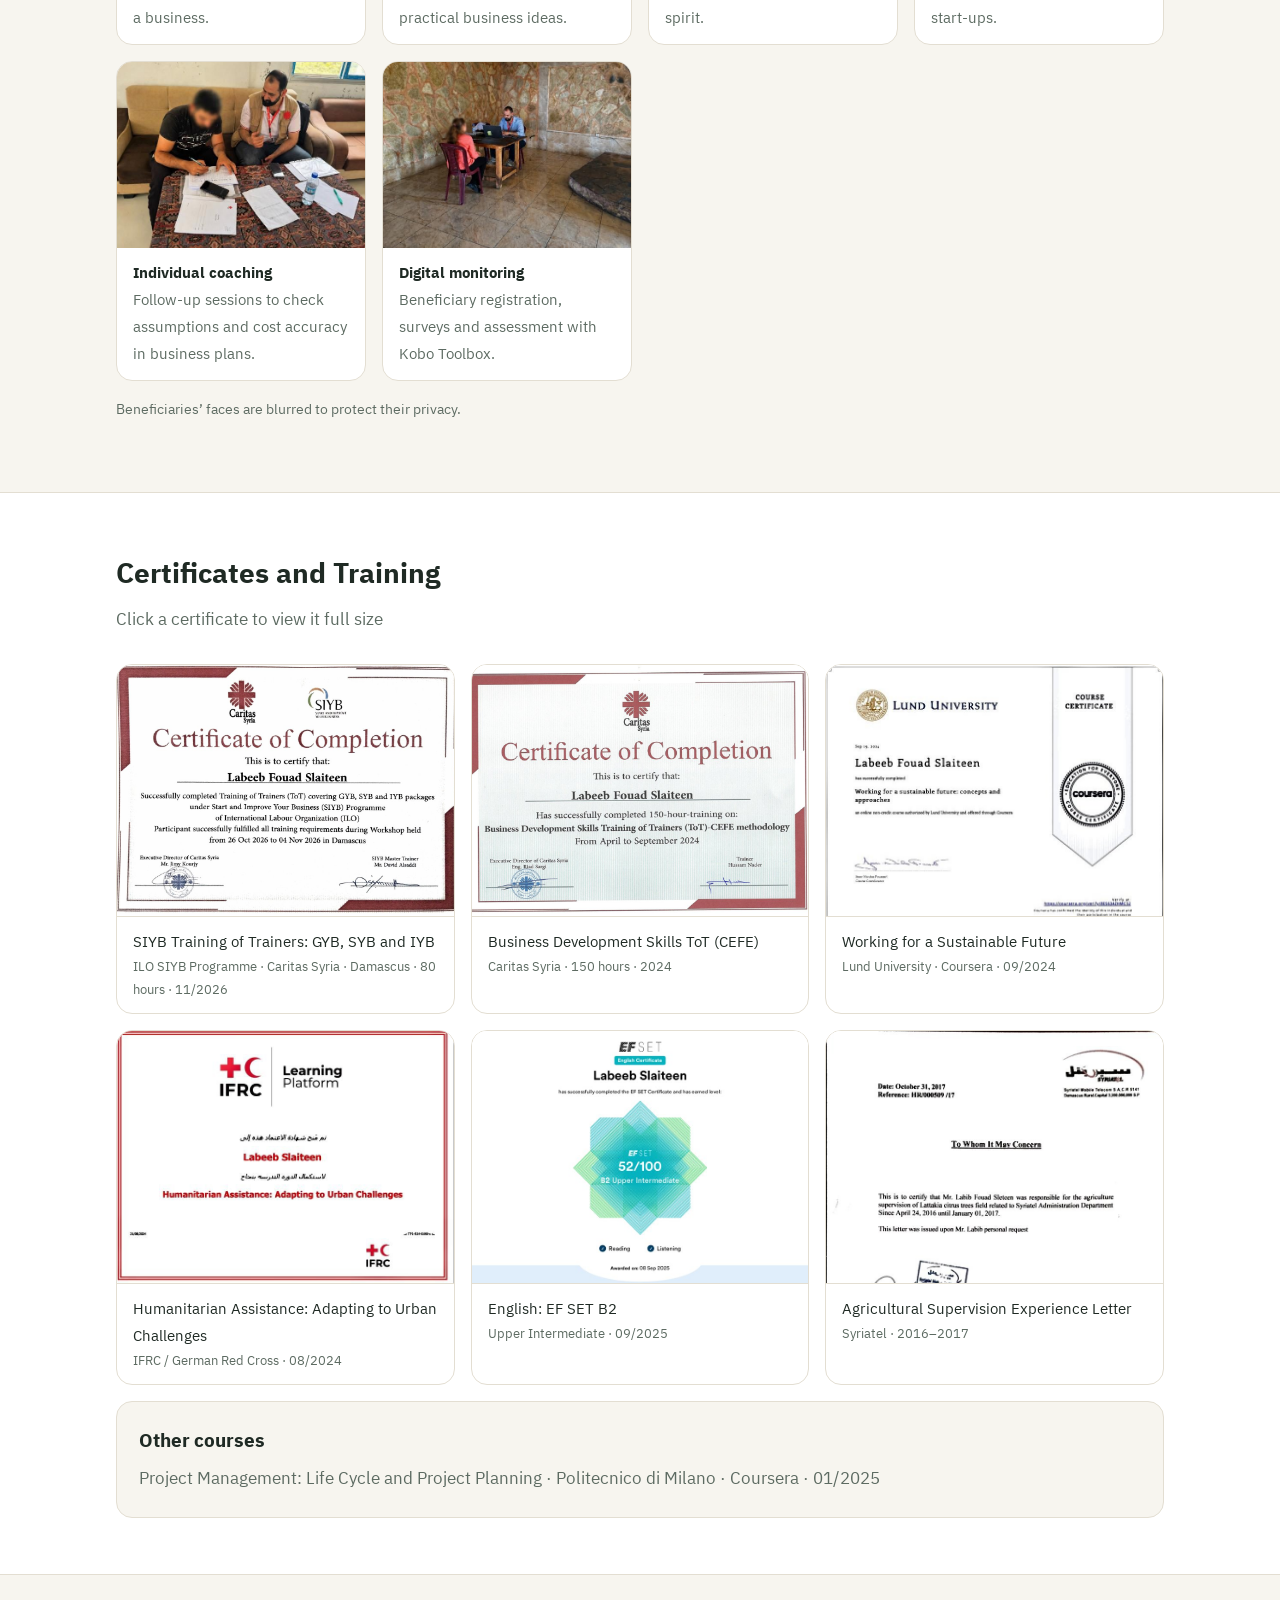
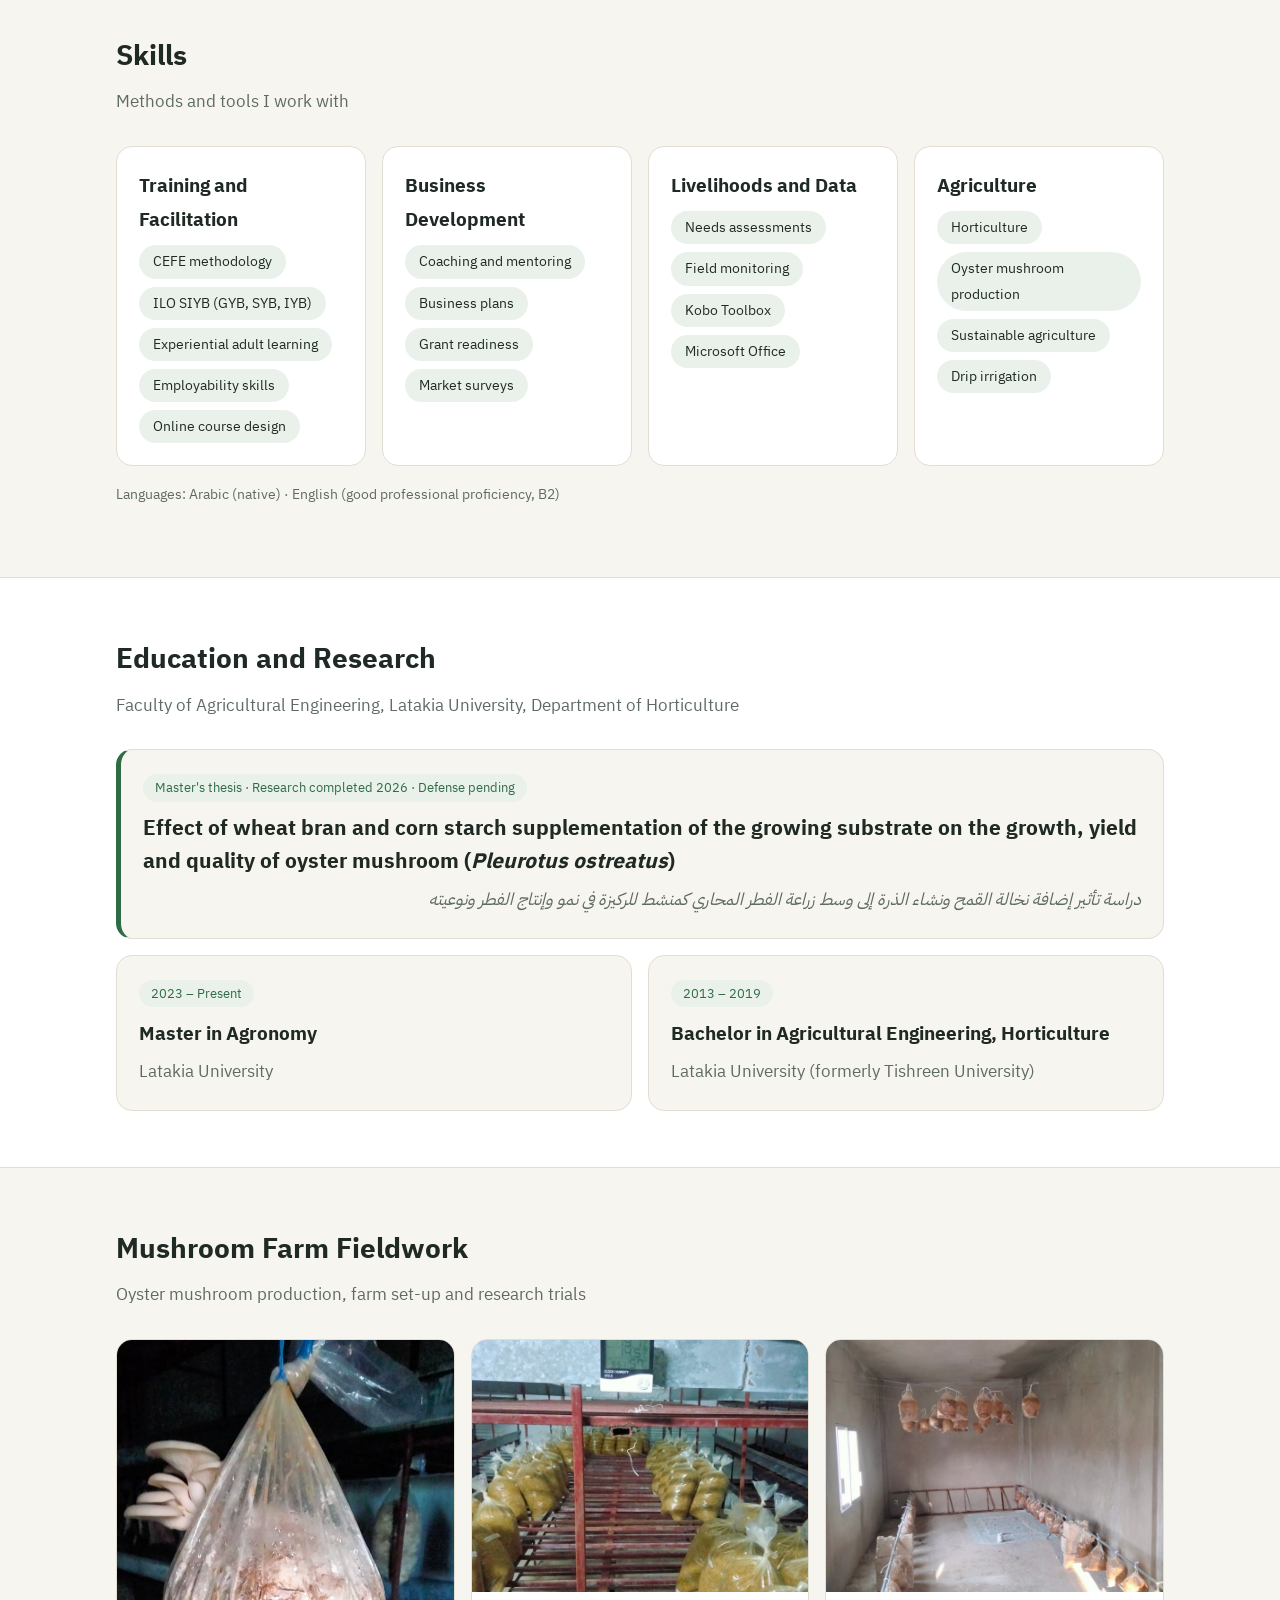
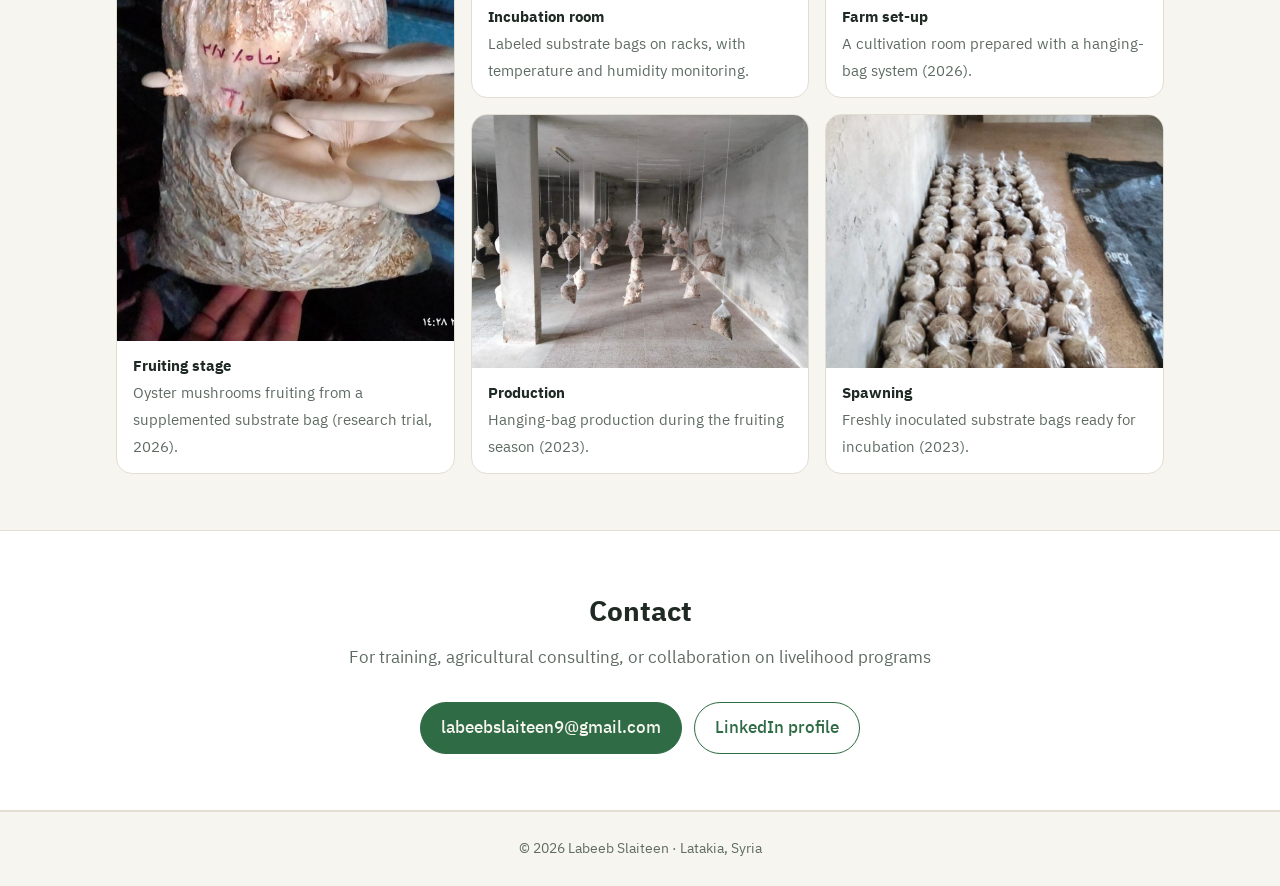
==== commit e6bb898b: "Add 80 hours to the ILO SIYB Training of Trainers - English and Arabic pages: mention the 80-hour du" ====
--- a/index.html
+++ b/index.html
@@ -14,7 +14,7 @@
 <link rel="alternate" hreflang="ar" href="ar/">
 <link rel="preconnect" href="https://fonts.googleapis.com">
 <link rel="preconnect" href="https://fonts.gstatic.com" crossorigin>
-<link href="https://fonts.googleapis.com/css2?family=IBM+Plex+Sans:wght@400;500;700&family=IBM+Plex+Sans+Arabic:wght@400;500;700&display=swap" rel="stylesheet">
+<link href="https://fonts.googleapis.com/css2?family=IBM+Plex+Sans:wght@400;500;700&amp;family=IBM+Plex+Sans+Arabic:wght@400;500;700&amp;display=swap" rel="stylesheet">
 <link rel="stylesheet" href="assets/style.css">
 <script type="application/ld+json">
 {"@context":"https://schema.org","@type":"Person","name":"Labeeb Slaiteen","alternateName":"لبيب سليطين",
@@ -76,7 +76,7 @@
       <div class="card">
         <span class="tag">Entrepreneurship</span>
         <h3>Experiential training</h3>
-        <p>CEFE-trained facilitator who also completed the ILO SIYB Training of Trainers (GYB, SYB, IYB). Delivered 6 cohorts of Business Development Skills training to 132 beneficiaries using participatory methods.</p>
+        <p>CEFE-trained facilitator who also completed the 80-hour ILO SIYB Training of Trainers (GYB, SYB, IYB). Delivered 6 cohorts of Business Development Skills training to 132 beneficiaries using participatory methods.</p>
       </div>
       <div class="card">
         <span class="tag">Coaching</span>
@@ -109,7 +109,7 @@
         <ul>
           <li>Deliver a 5-day, 40-hour Employability and Life Skills training to graduates of engineering and applied faculties: 2 cohorts to date in Jableh and Latakia (18 participants each).</li>
           <li>Deliver Business Development Skills (BDS) and GYB training to grant beneficiaries, with individual coaching and accompaniment through grant receipt, purchases and follow-up.</li>
-          <li>Completed the ILO SIYB Training of Trainers (GYB, SYB and IYB packages), organized by Caritas Syria in Damascus (10–11/2026).</li>
+          <li>Completed the 80-hour ILO SIYB Training of Trainers (GYB, SYB and IYB packages), organized by Caritas Syria in Damascus (10–11/2026).</li>
           <li>Apply accountability, confidentiality and safeguarding principles in all training activities.</li>
         </ul>
       </li>
@@ -197,7 +197,7 @@
     <h2>Certificates and Training</h2>
     <p class="sub">Click a certificate to view it full size</p>
     <div class="certs">
-      <a class="cert" href="assets/certs/siyb-tot.jpg" target="_blank"><img src="assets/certs/siyb-tot.jpg" alt="SIYB Training of Trainers certificate" loading="lazy"><div>SIYB Training of Trainers: GYB, SYB and IYB<small>ILO SIYB Programme · Caritas Syria · Damascus · 11/2026</small></div></a>
+      <a class="cert" href="assets/certs/siyb-tot.jpg" target="_blank"><img src="assets/certs/siyb-tot.jpg" alt="SIYB Training of Trainers certificate" loading="lazy"><div>SIYB Training of Trainers: GYB, SYB and IYB<small>ILO SIYB Programme · Caritas Syria · Damascus · 80 hours · 11/2026</small></div></a>
       <a class="cert" href="assets/certs/cefe-tot.jpg" target="_blank"><img src="assets/certs/cefe-tot.jpg" alt="CEFE ToT certificate" loading="lazy"><div>Business Development Skills ToT (CEFE)<small>Caritas Syria · 150 hours · 2024</small></div></a>
       <a class="cert" href="assets/certs/lund.jpg" target="_blank"><img src="assets/certs/lund.jpg" alt="Lund University certificate" loading="lazy"><div>Working for a Sustainable Future<small>Lund University · Coursera · 09/2024</small></div></a>
       <a class="cert" href="assets/certs/ifrc.jpg" target="_blank"><img src="assets/certs/ifrc.jpg" alt="IFRC certificate" loading="lazy"><div>Humanitarian Assistance: Adapting to Urban Challenges<small>IFRC / German Red Cross · 08/2024</small></div></a>
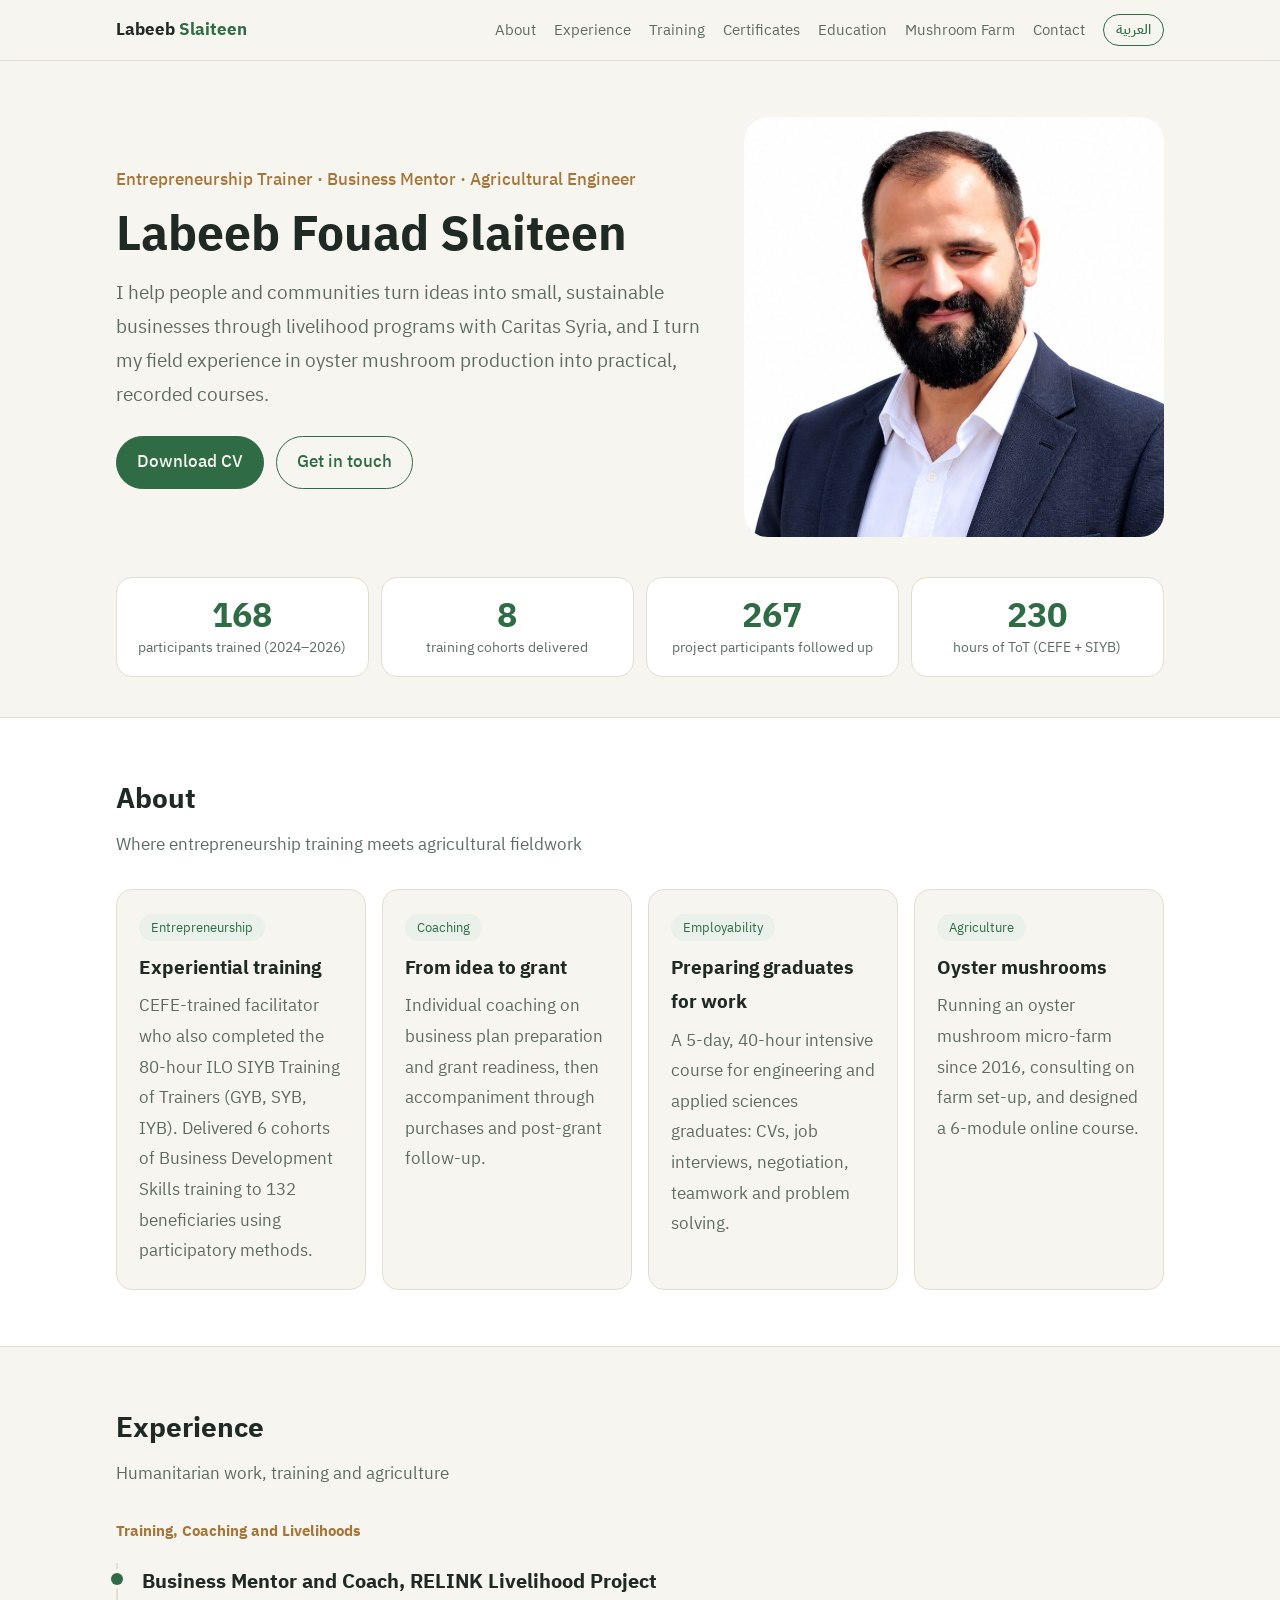
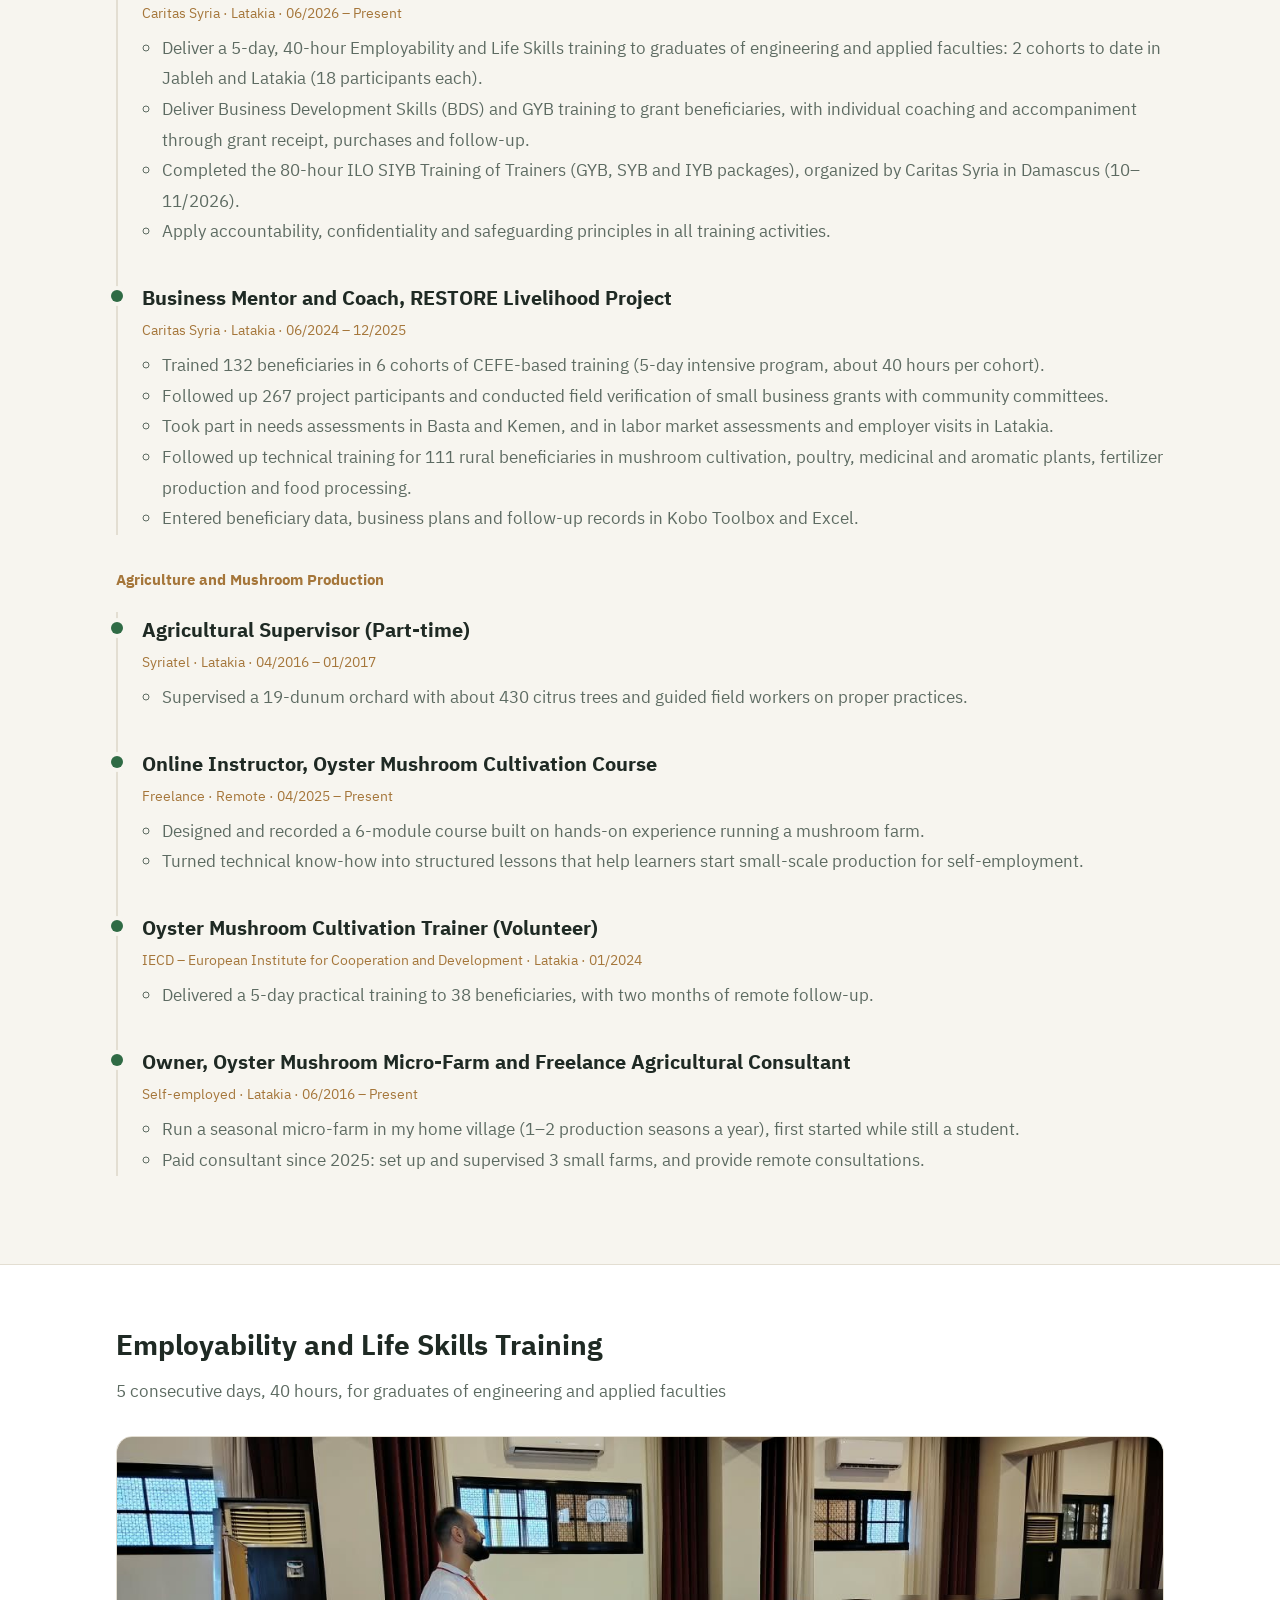
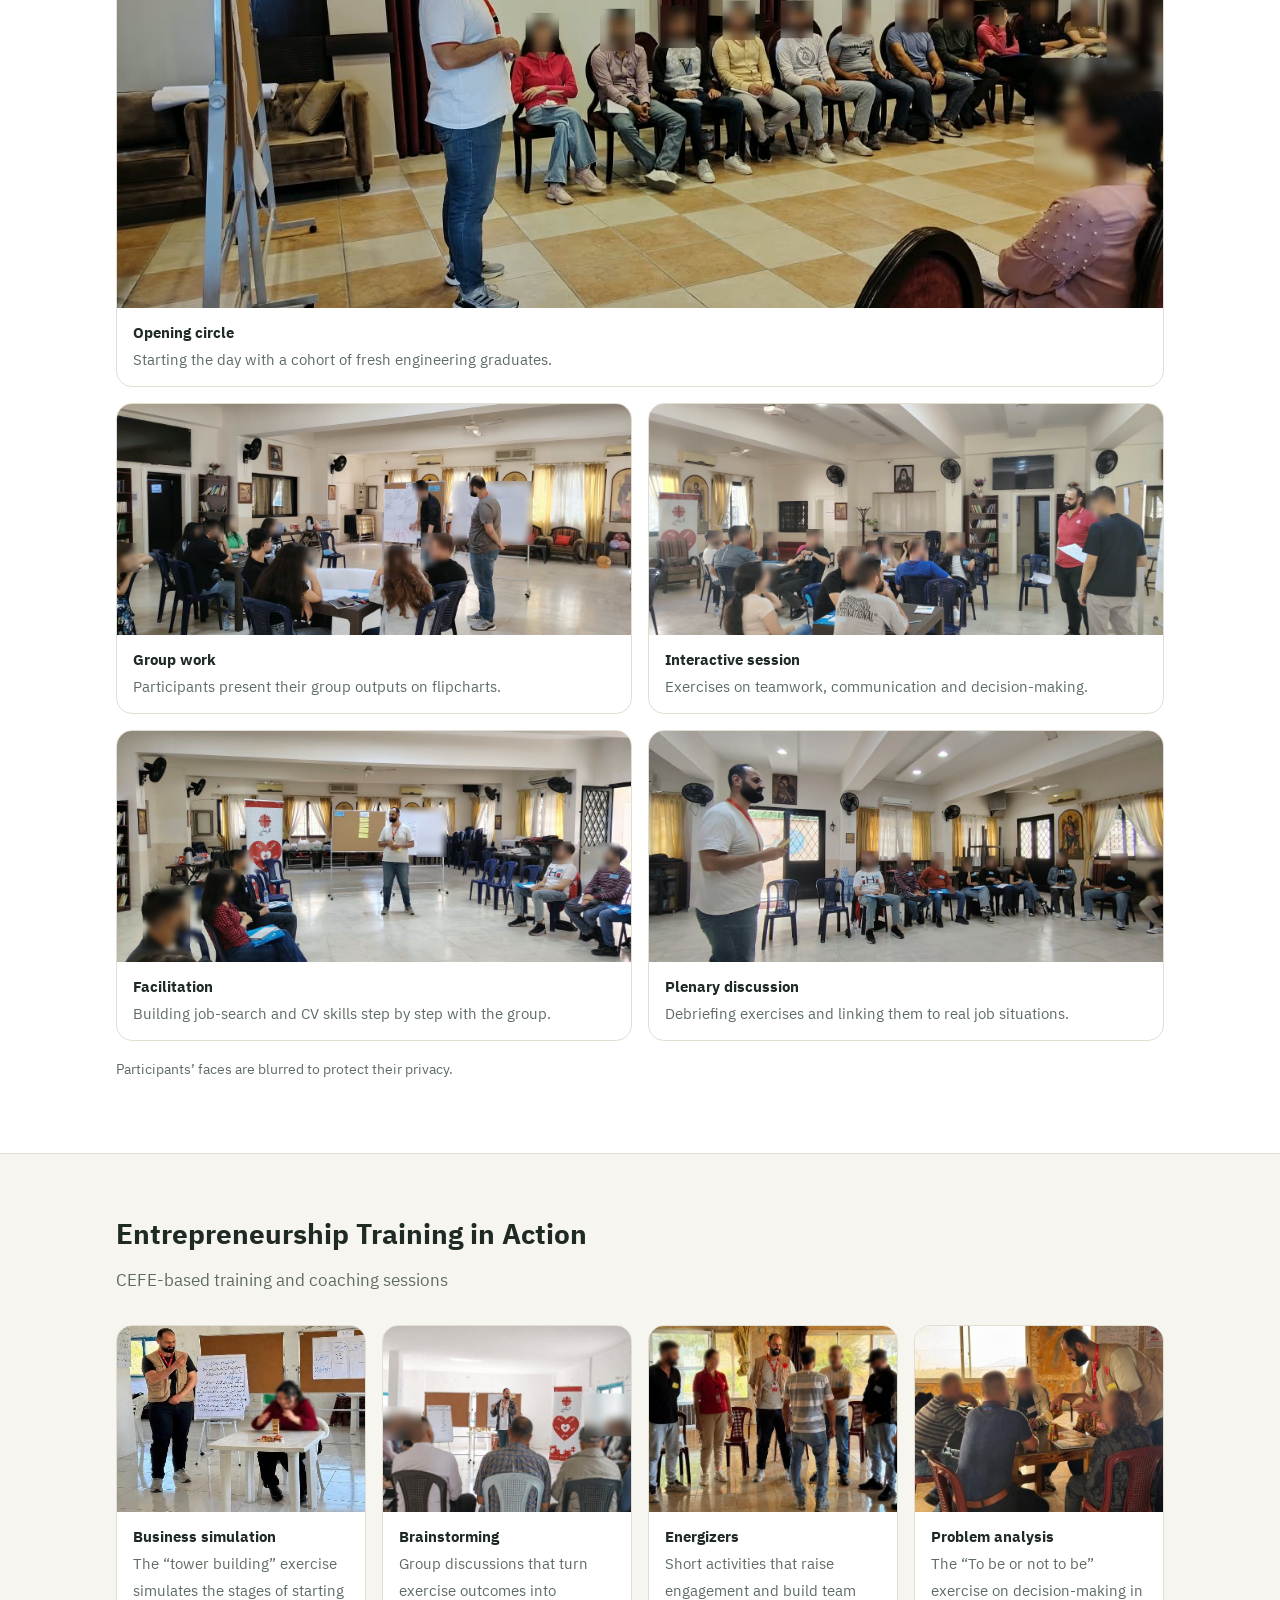
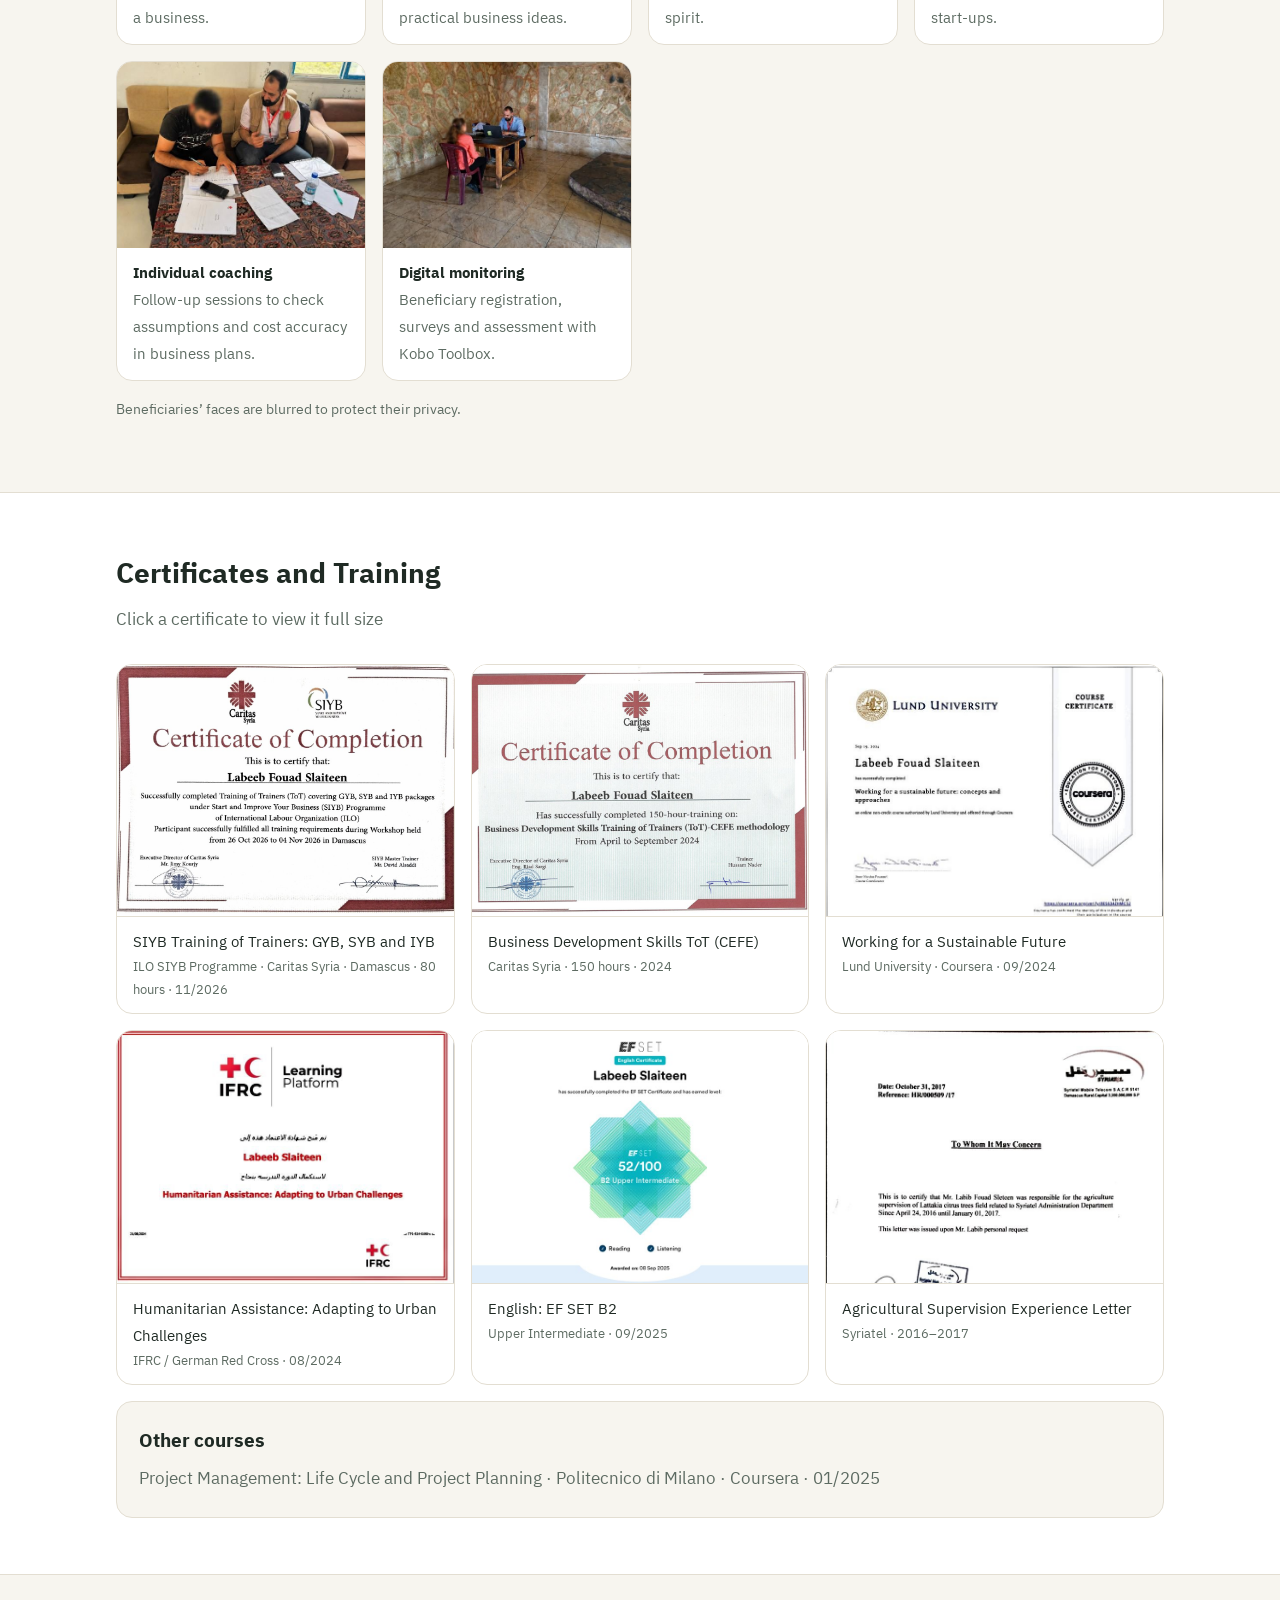
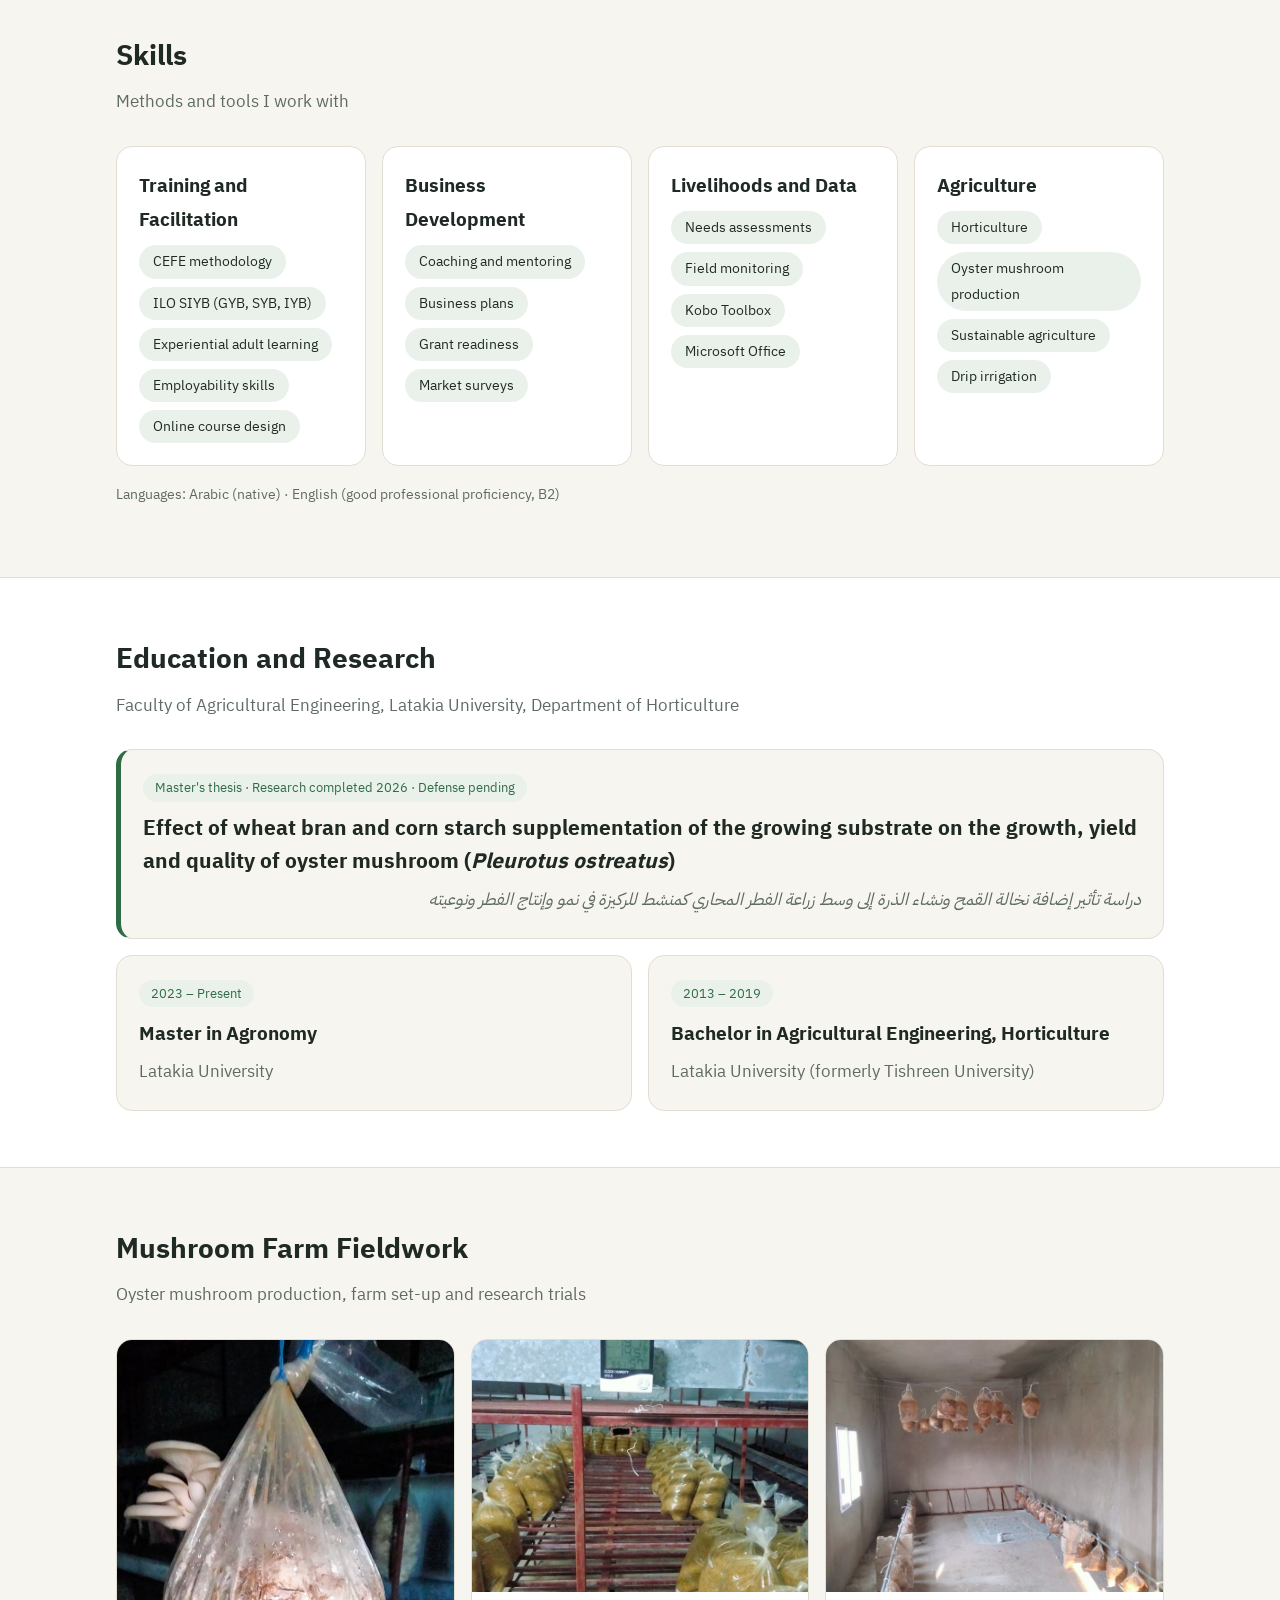
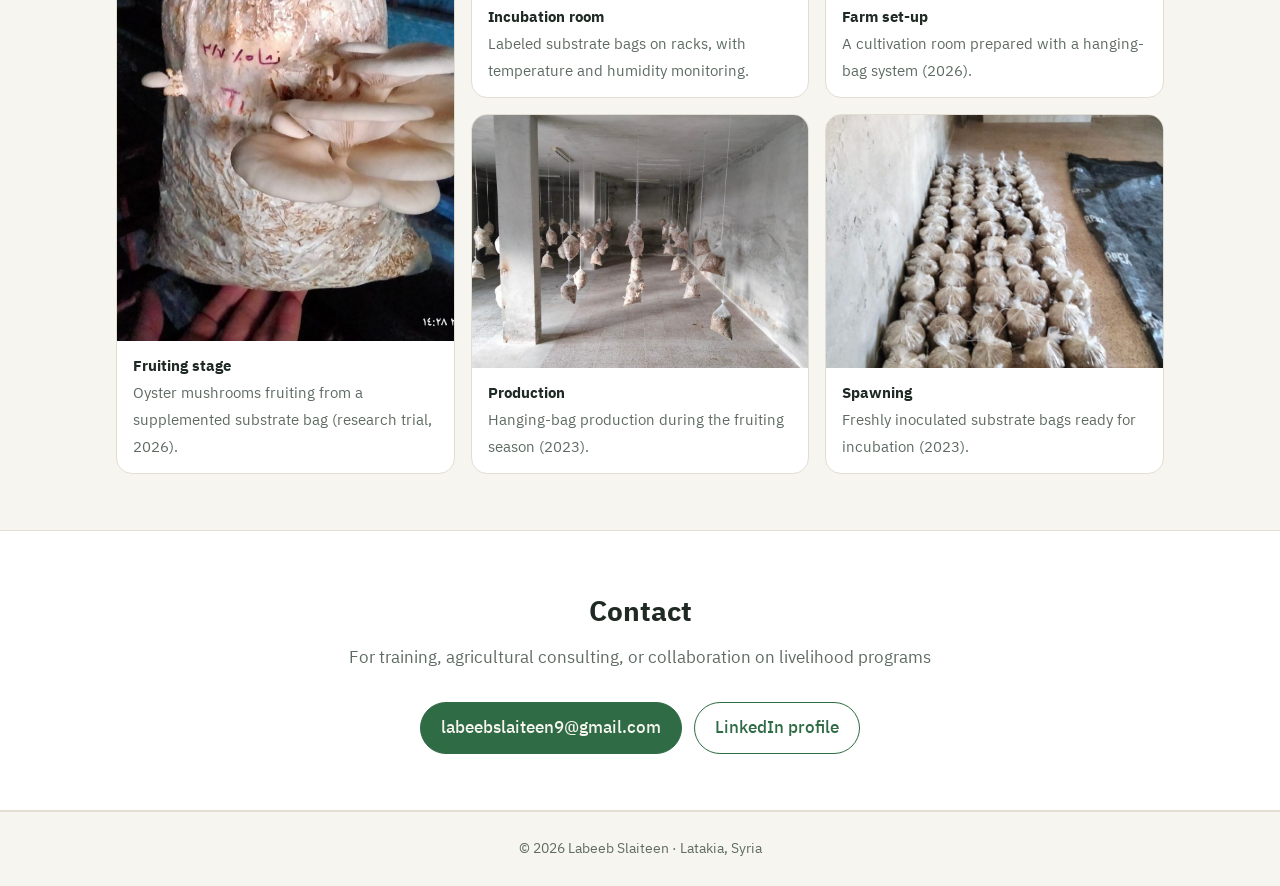
==== commit b874ea45: "Show 230 total ToT hours (CEFE + SIYB) in the stats row 150 hours of CEFE ToT plus 80 hours of ILO S" ====
--- a/index.html
+++ b/index.html
@@ -63,7 +63,7 @@
       <div class="stat"><b>168</b><span>participants trained (2024–2026)</span></div>
       <div class="stat"><b>8</b><span>training cohorts delivered</span></div>
       <div class="stat"><b>267</b><span>project participants followed up</span></div>
-      <div class="stat"><b>150</b><span>hours of CEFE Training of Trainers</span></div>
+      <div class="stat"><b>230</b><span>hours of ToT (CEFE&nbsp;+&nbsp;SIYB)</span></div>
     </div>
   </div>
 </section>
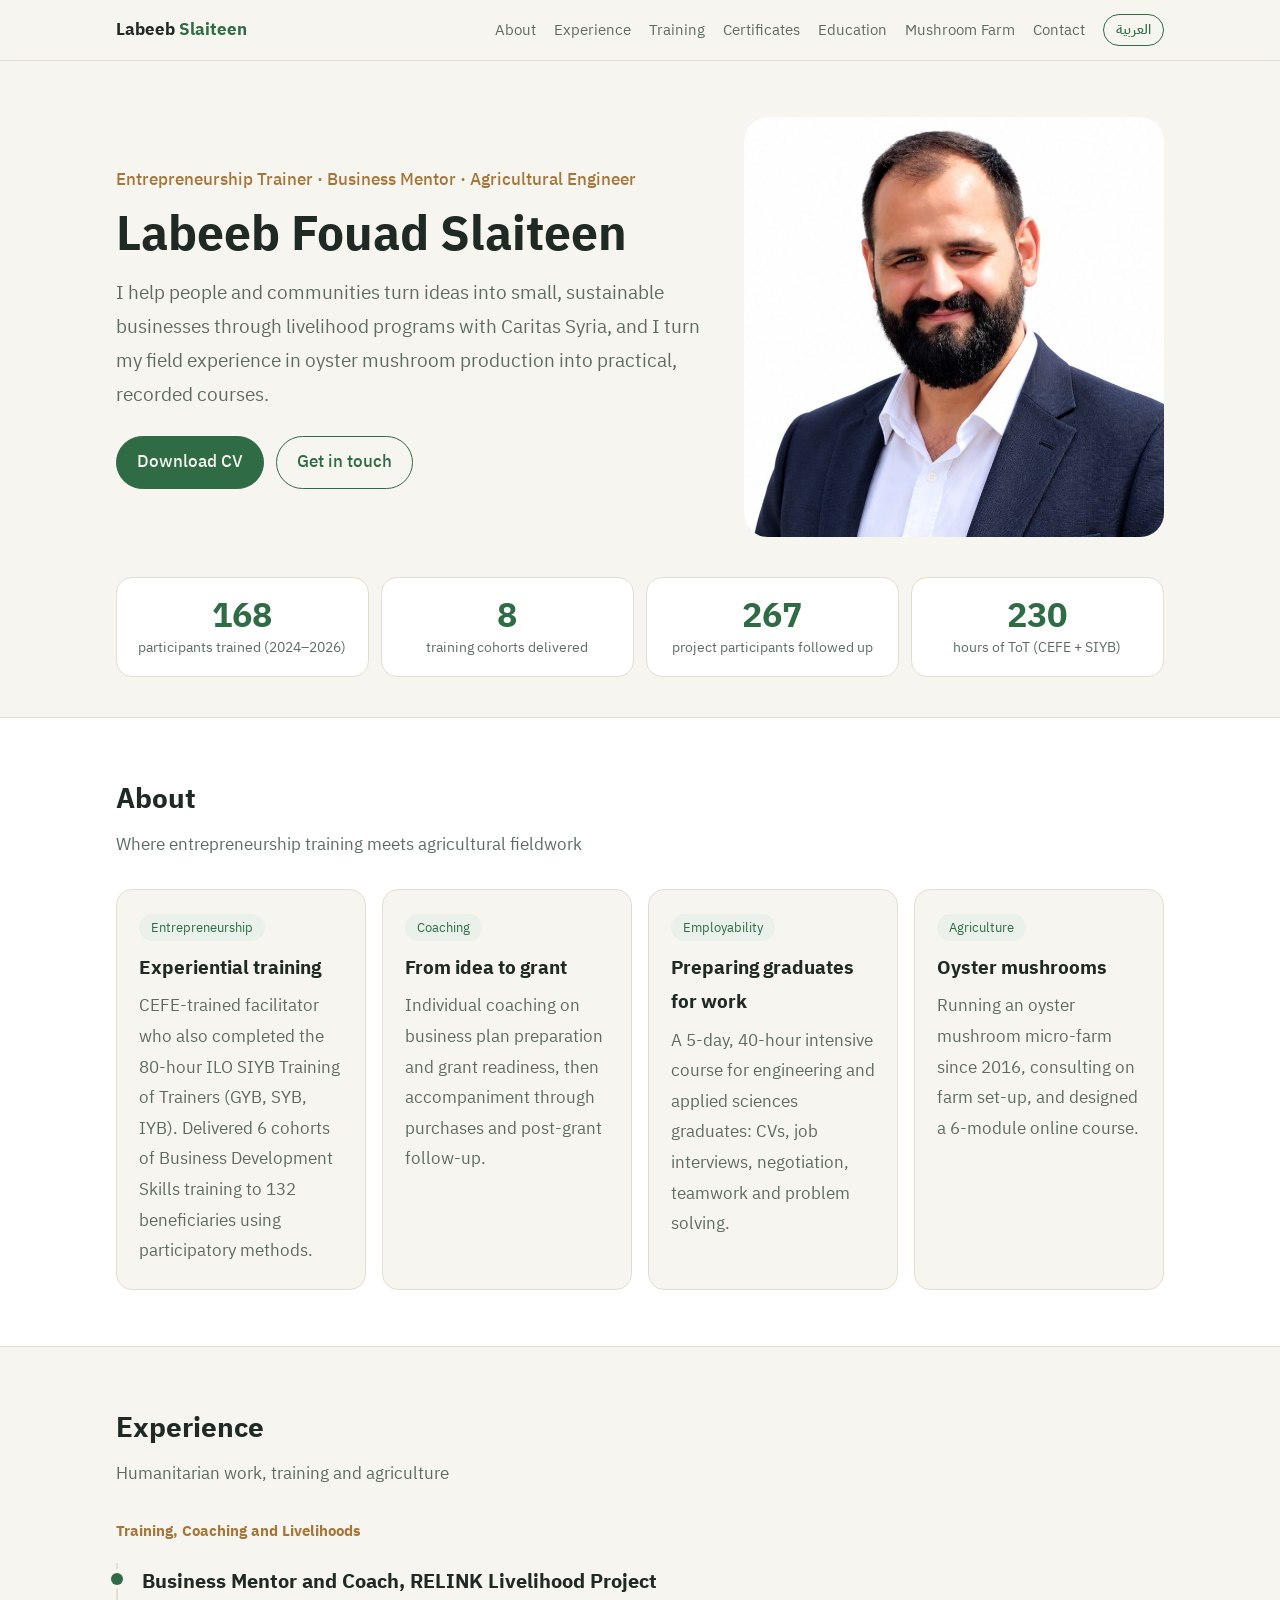
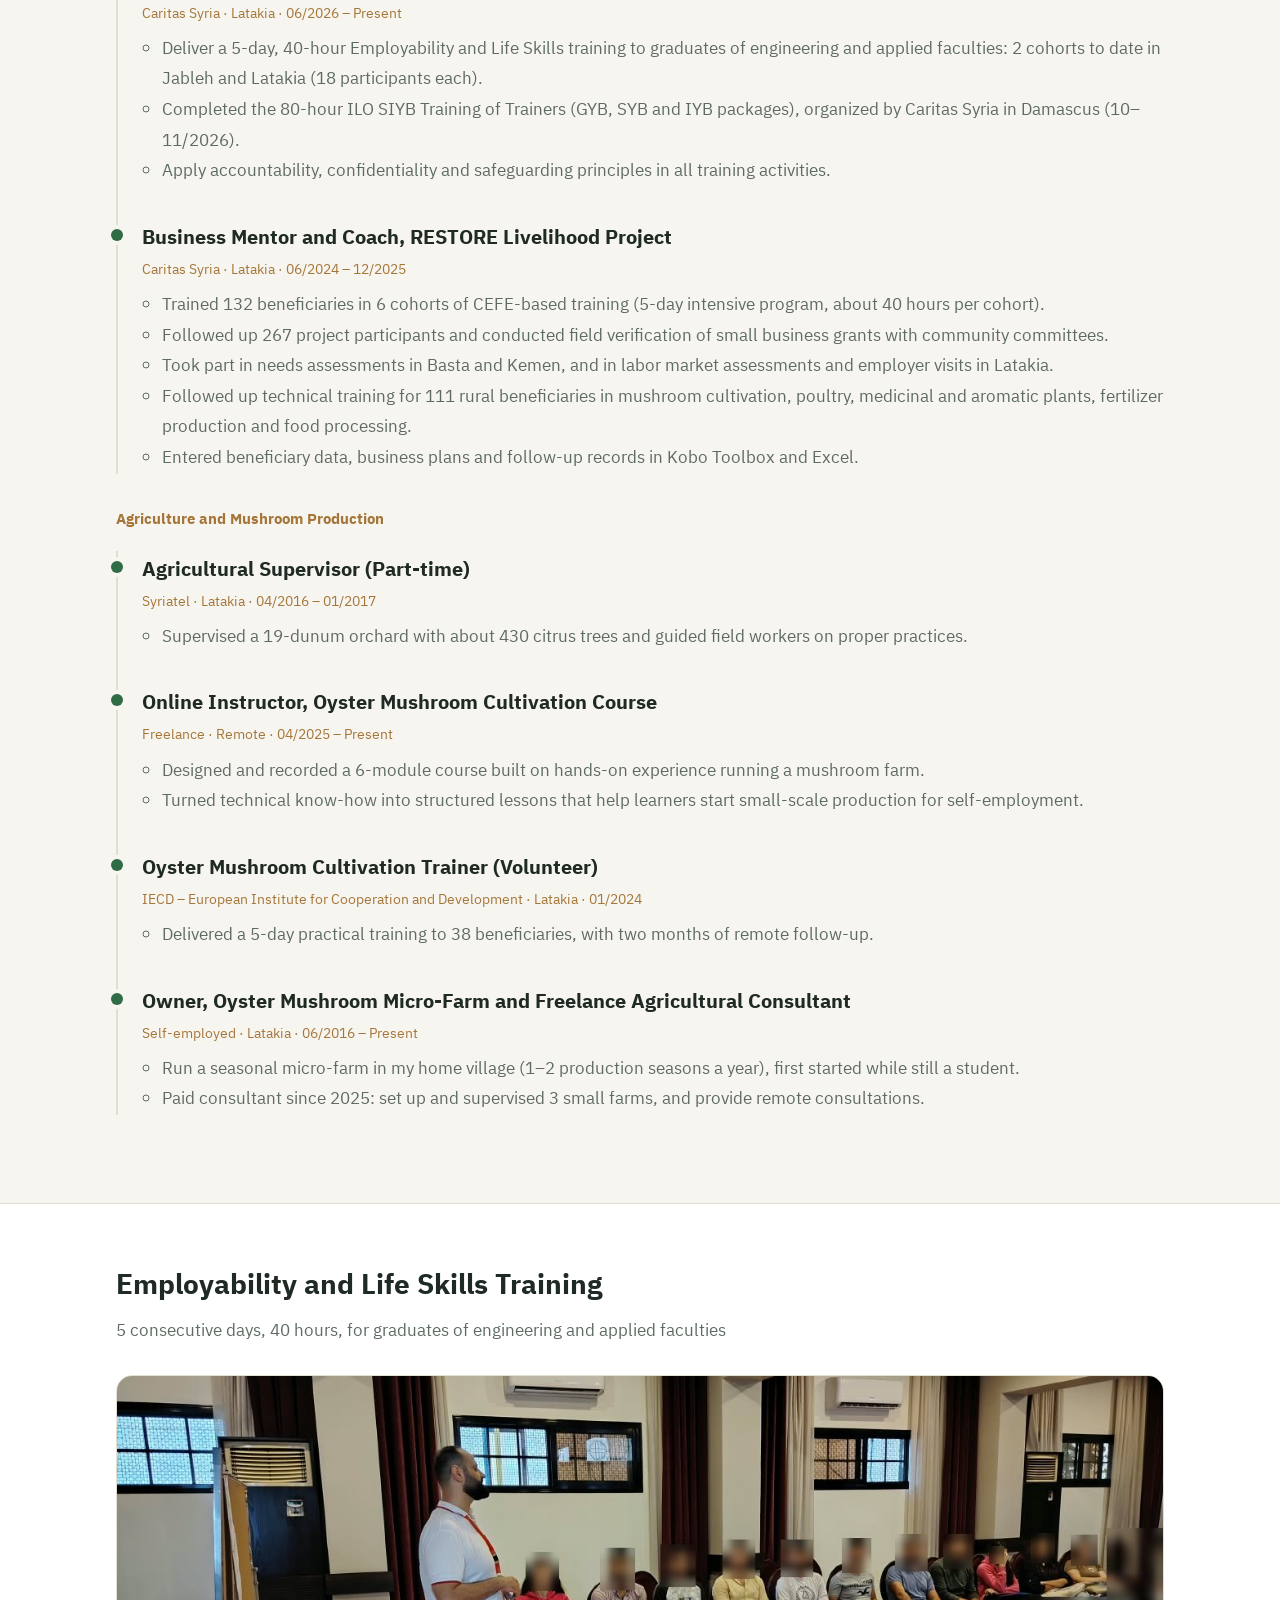
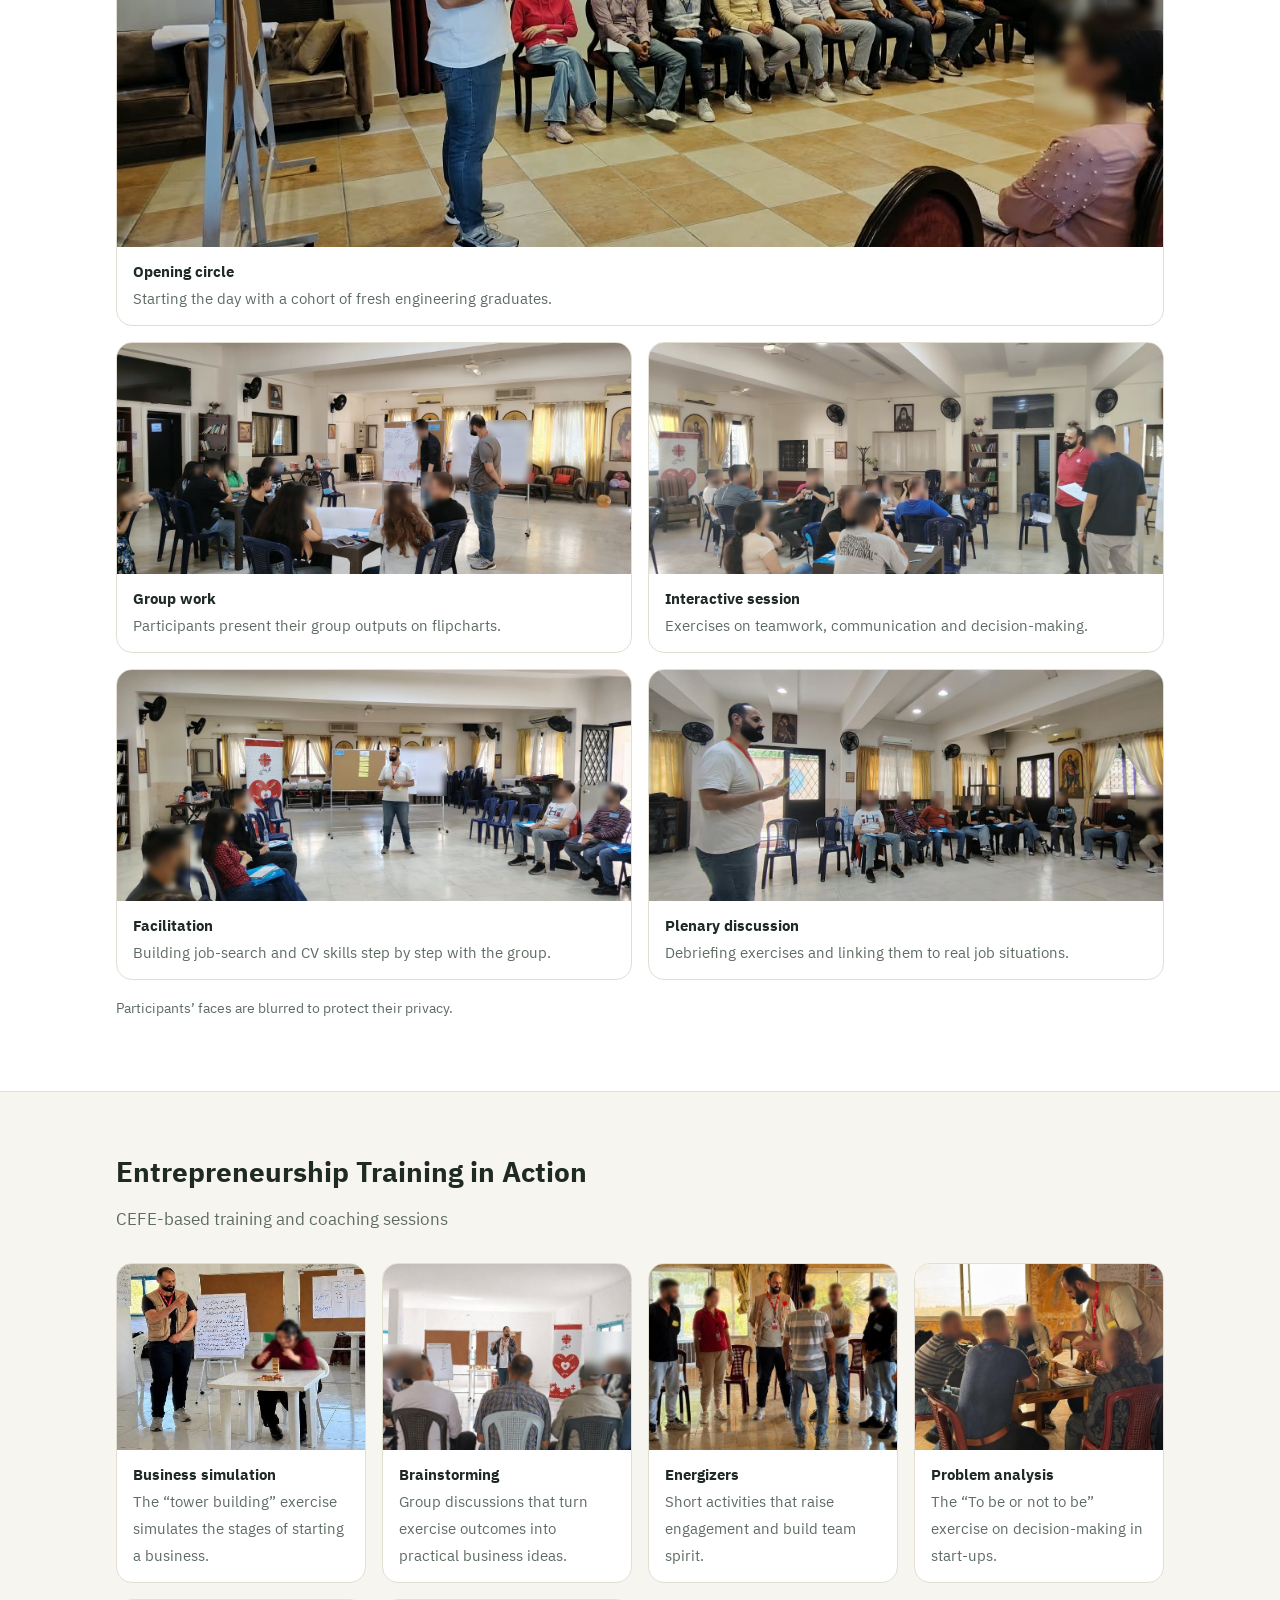
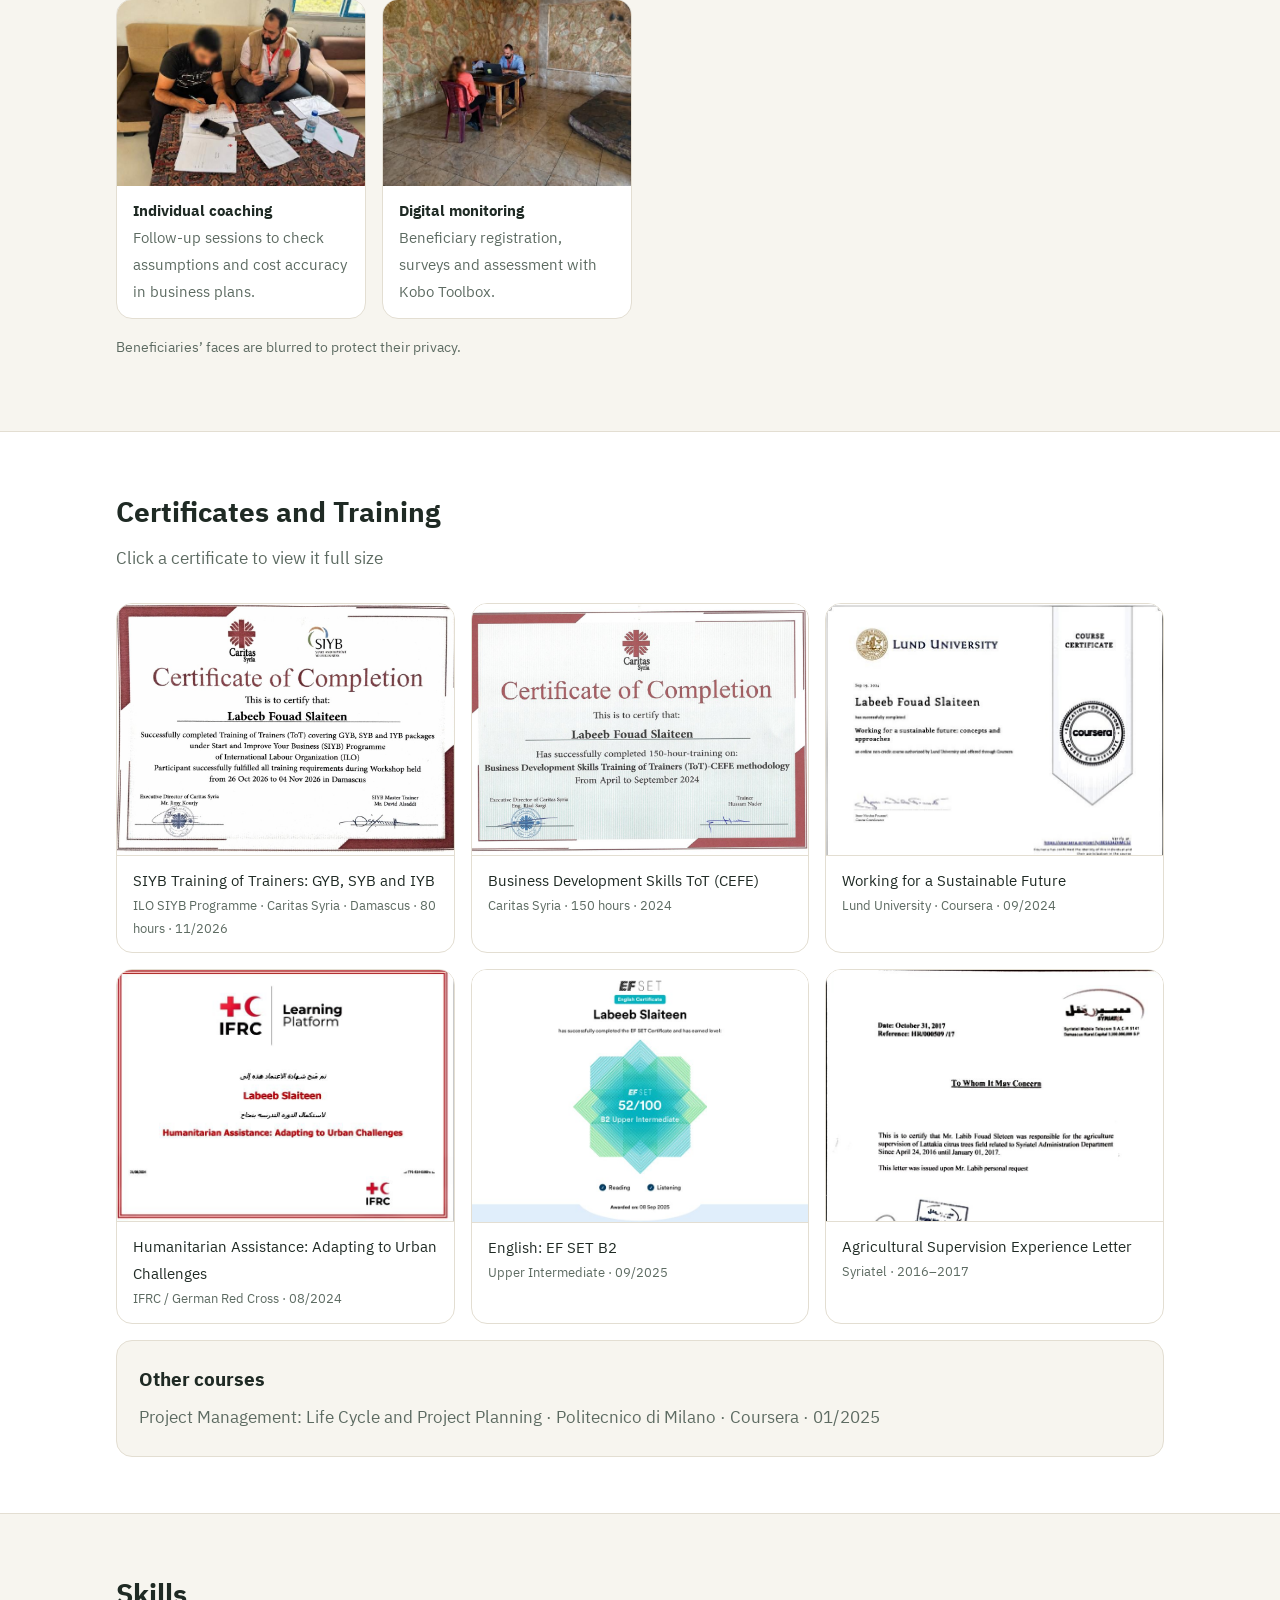
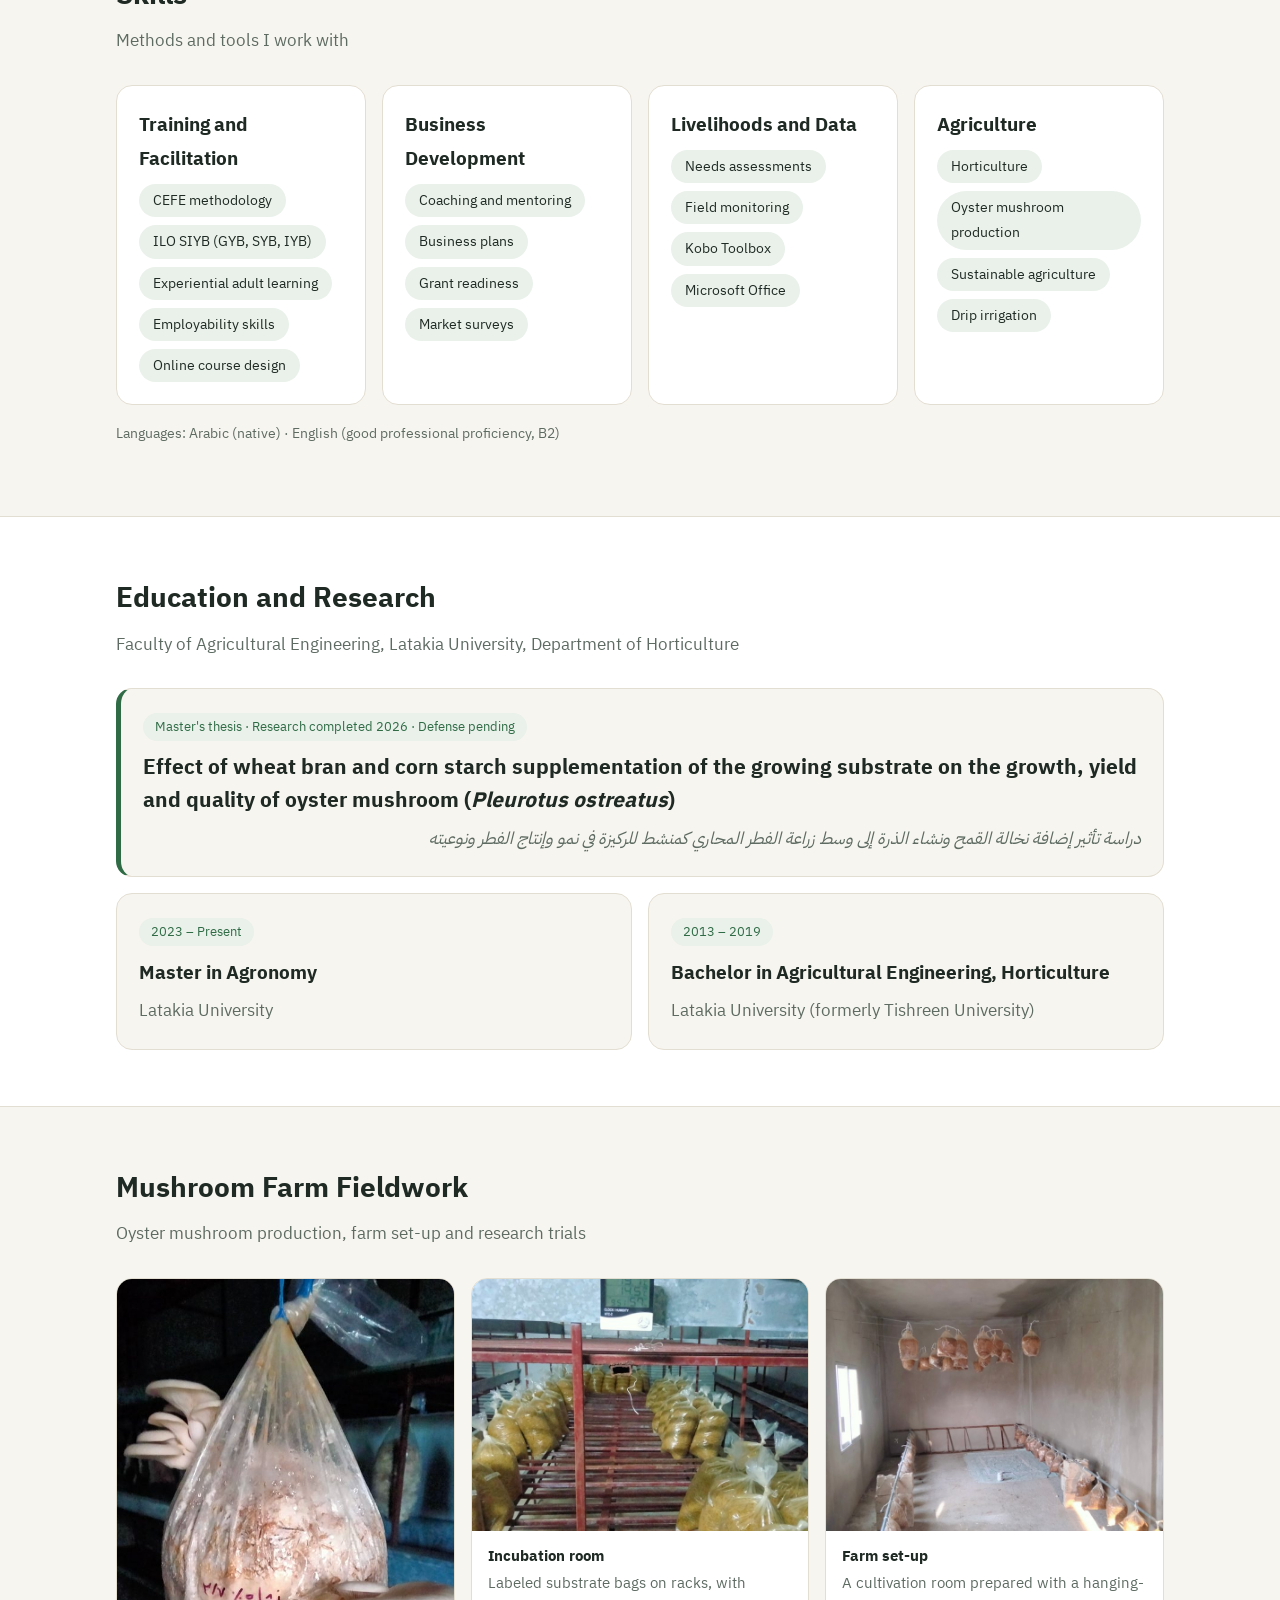
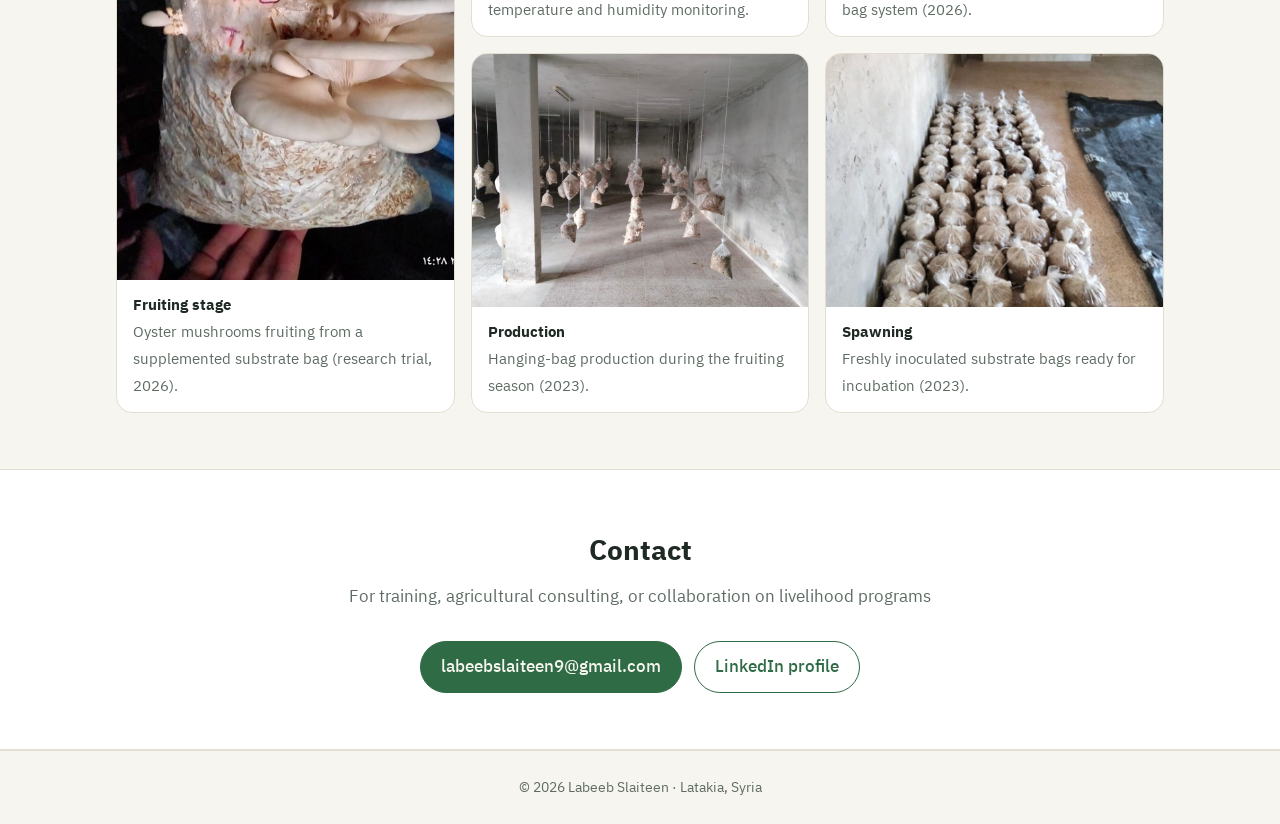
==== commit 14932874: "Remove undelivered BDS/GYB training claim from the RELINK entry The BDS and GYB trainings have not b" ====
--- a/index.html
+++ b/index.html
@@ -108,7 +108,6 @@
         <p class="meta">Caritas Syria · Latakia · 06/2026 – Present</p>
         <ul>
           <li>Deliver a 5-day, 40-hour Employability and Life Skills training to graduates of engineering and applied faculties: 2 cohorts to date in Jableh and Latakia (18 participants each).</li>
-          <li>Deliver Business Development Skills (BDS) and GYB training to grant beneficiaries, with individual coaching and accompaniment through grant receipt, purchases and follow-up.</li>
           <li>Completed the 80-hour ILO SIYB Training of Trainers (GYB, SYB and IYB packages), organized by Caritas Syria in Damascus (10–11/2026).</li>
           <li>Apply accountability, confidentiality and safeguarding principles in all training activities.</li>
         </ul>
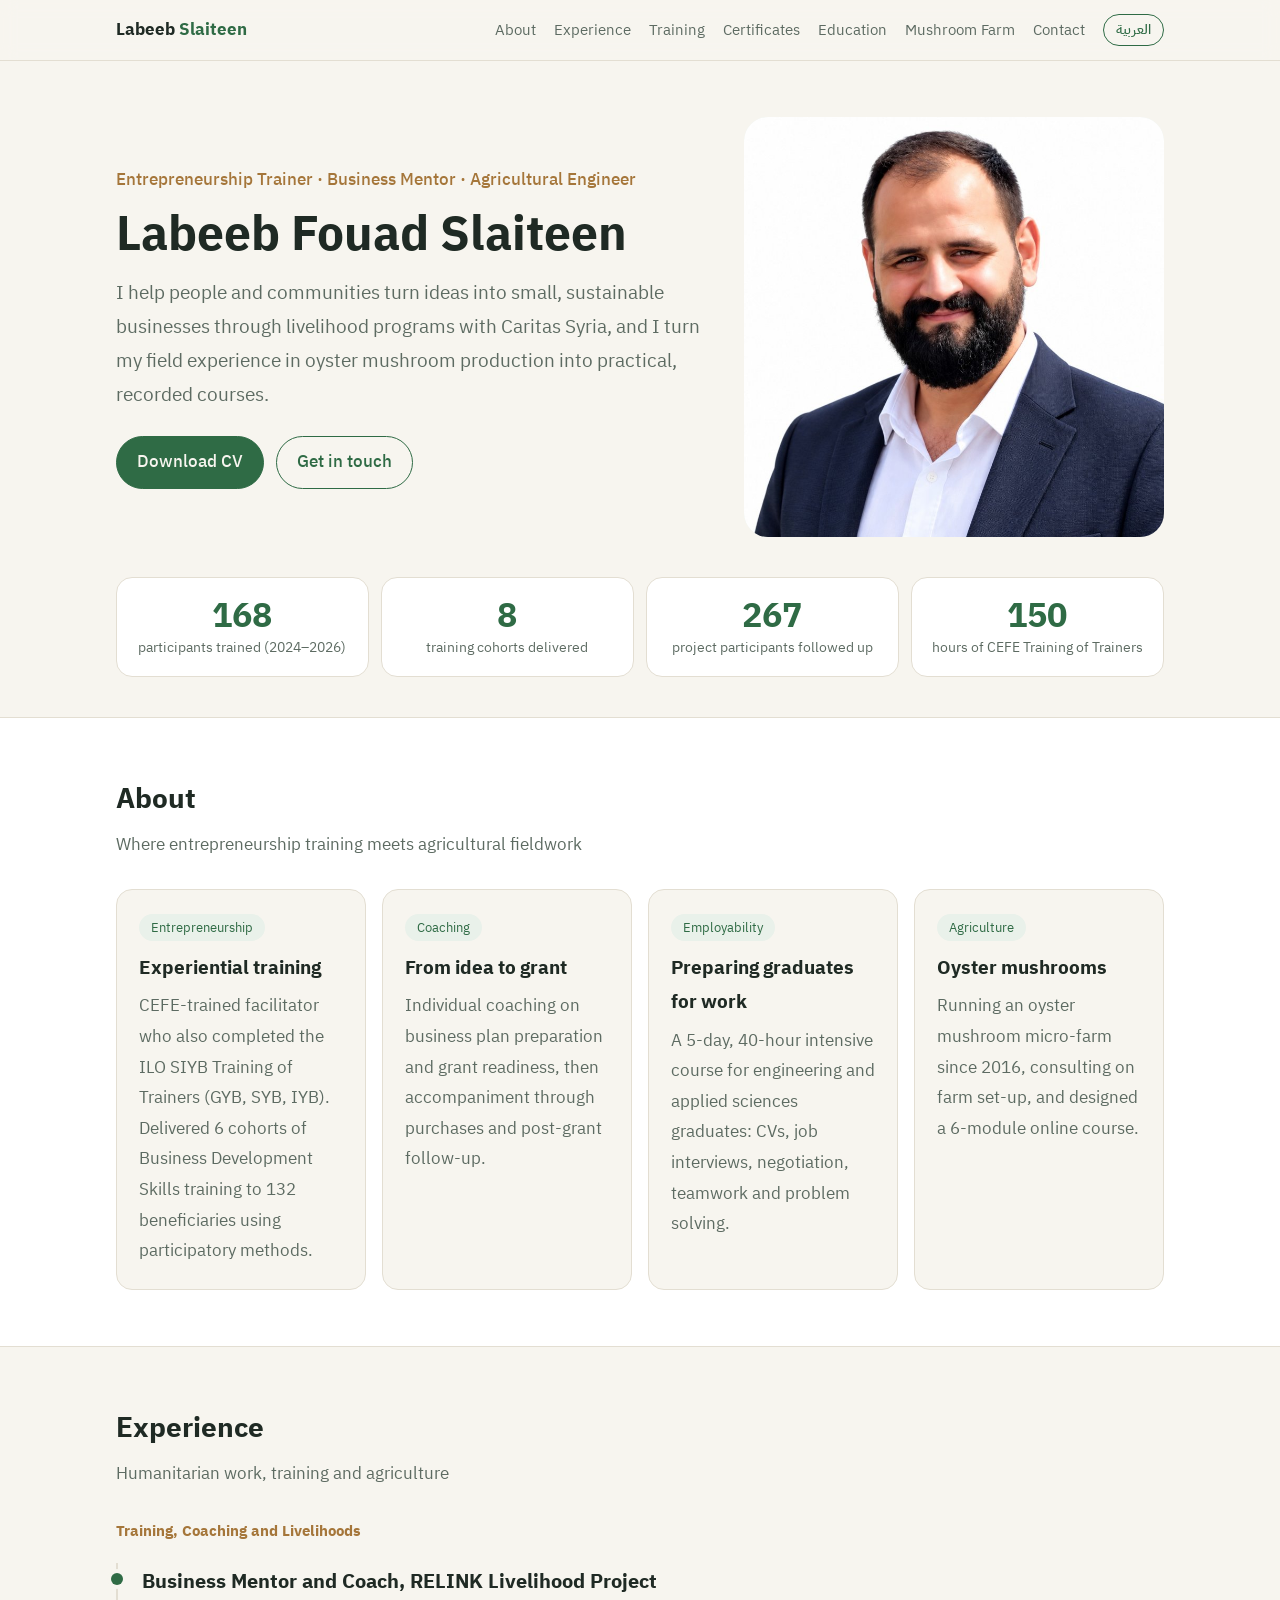
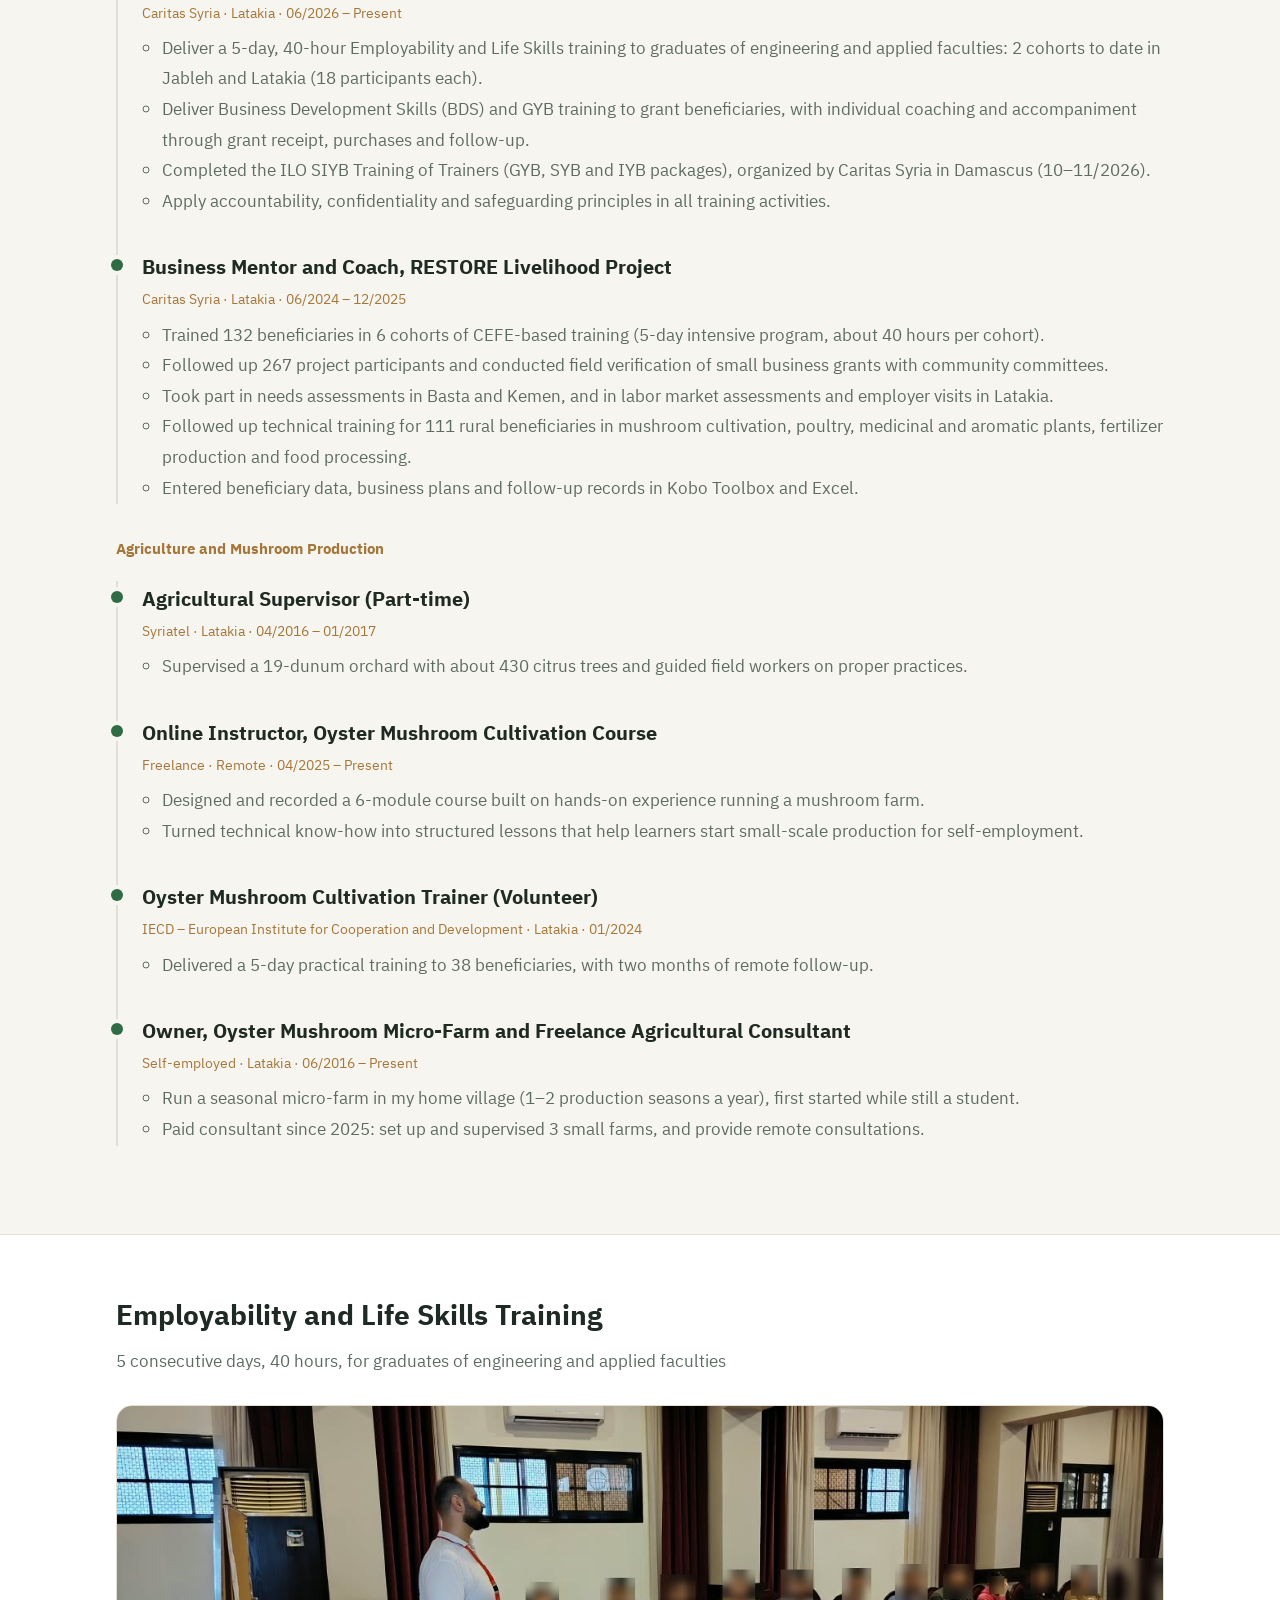
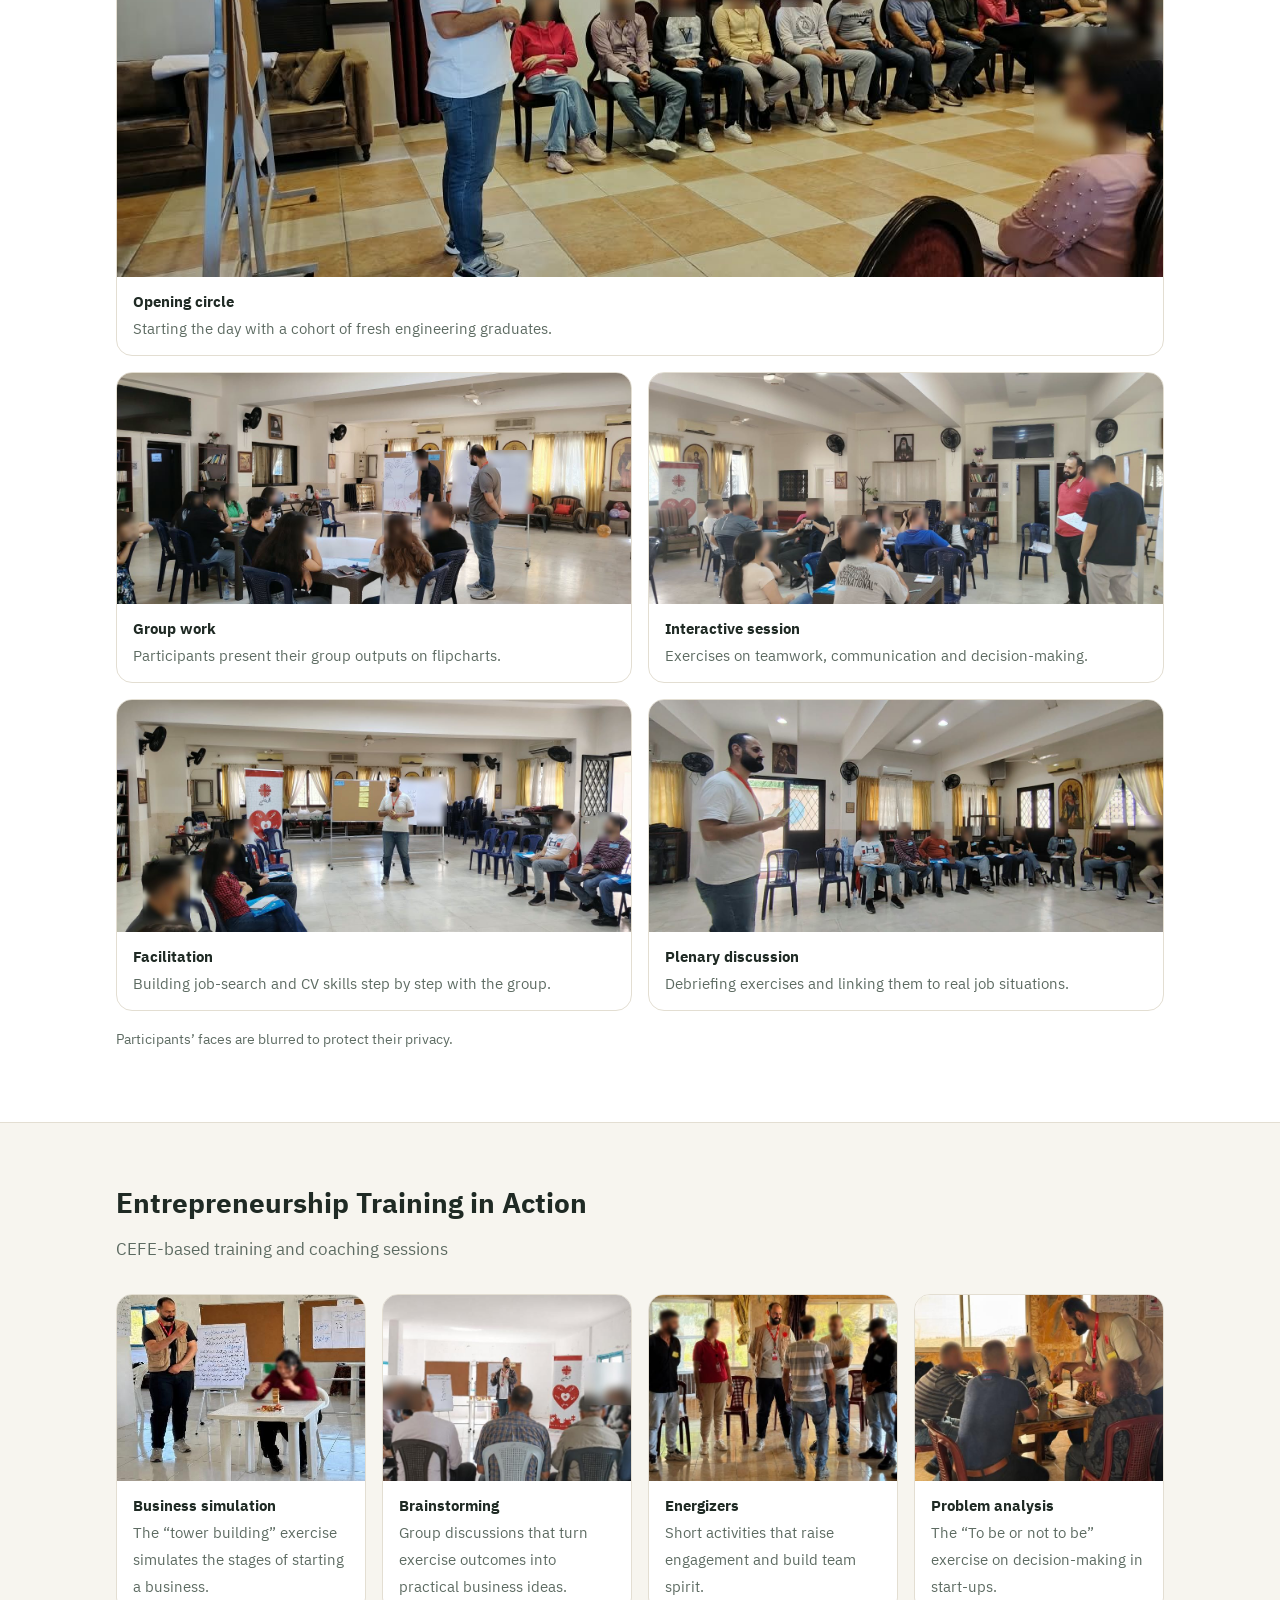
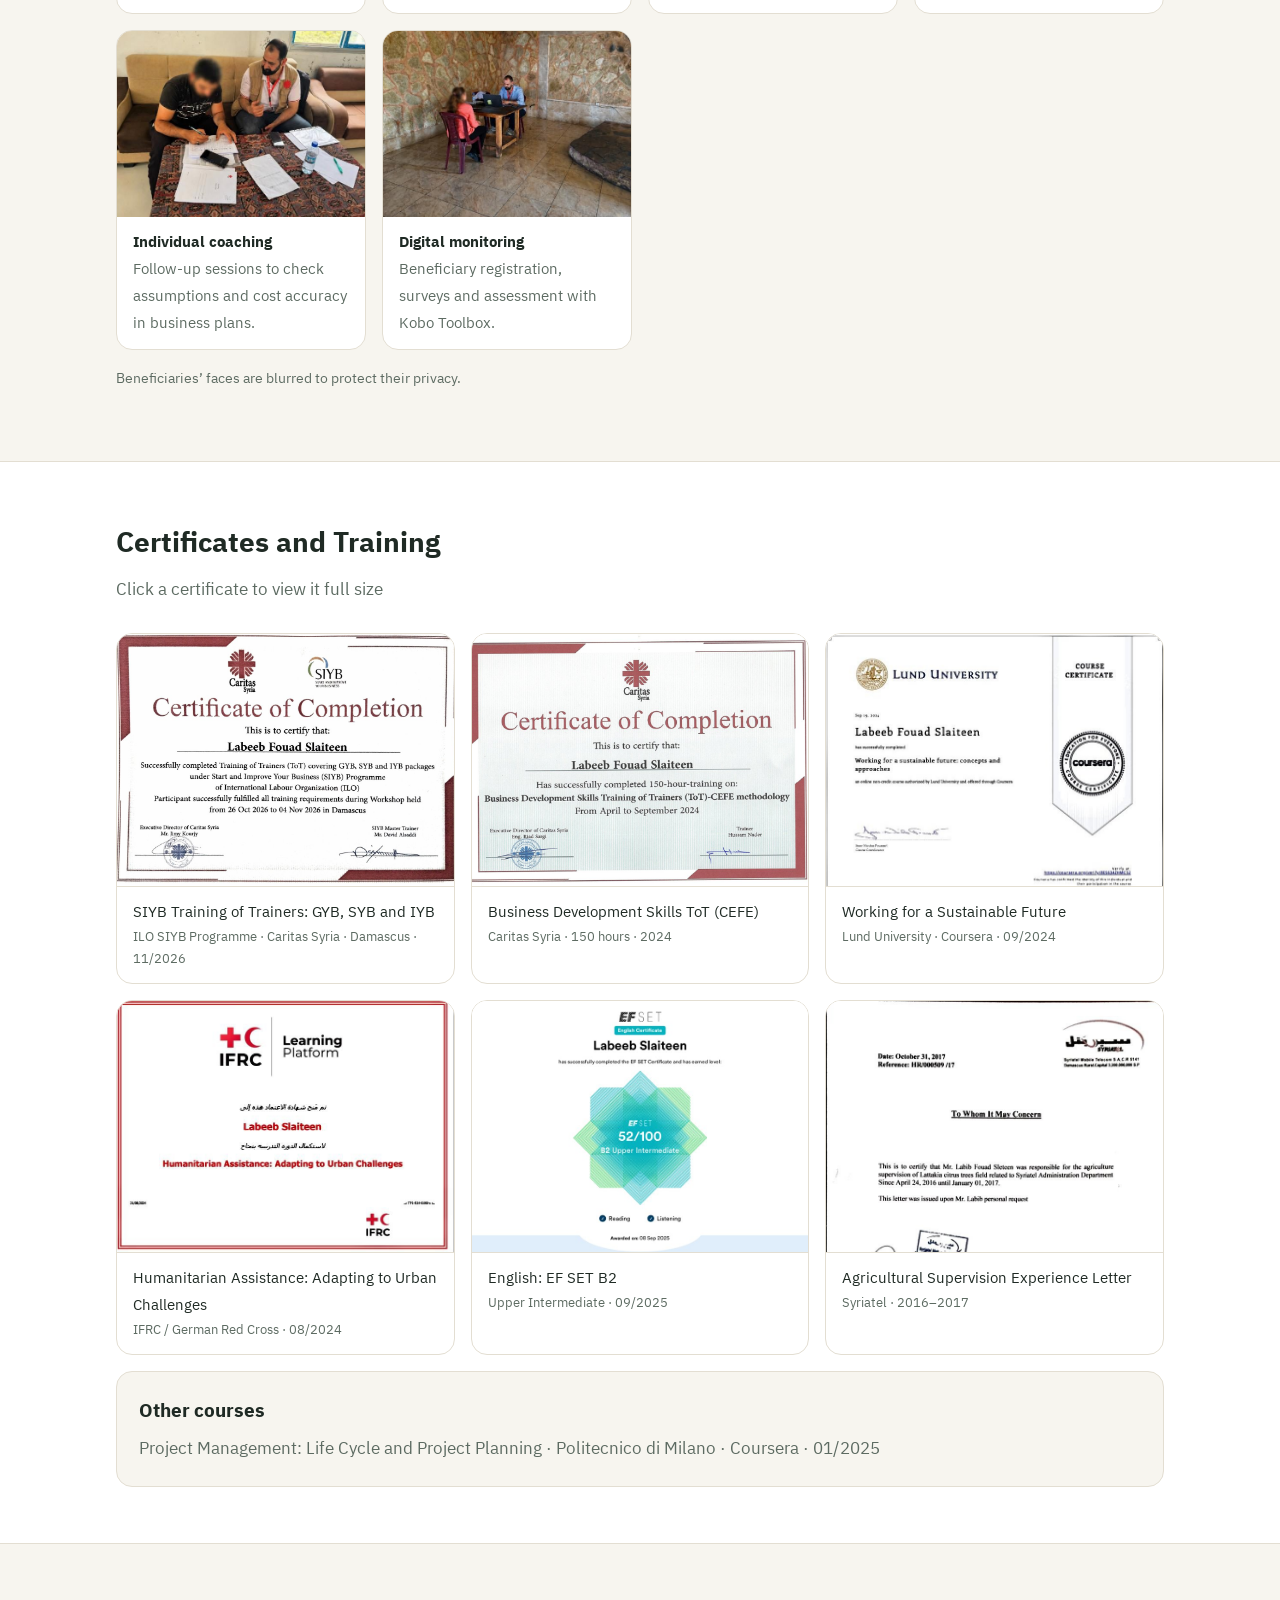
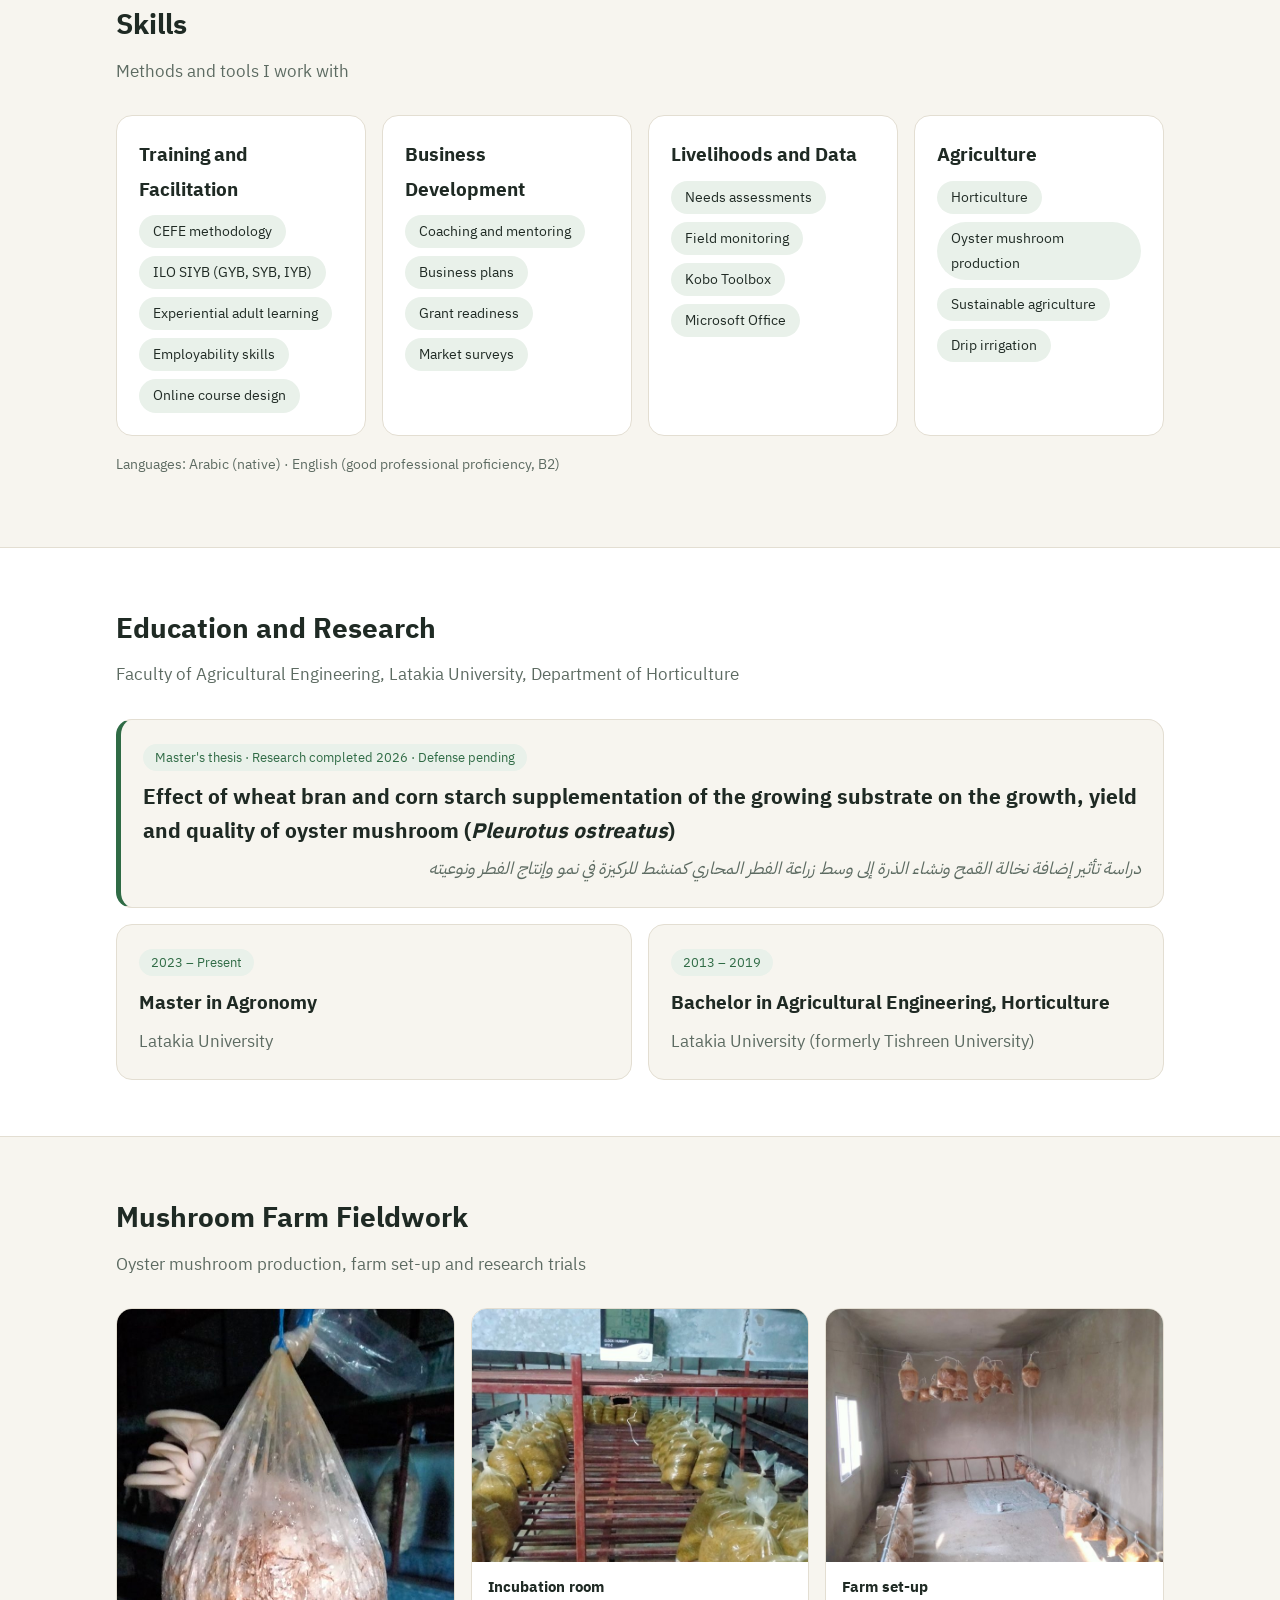
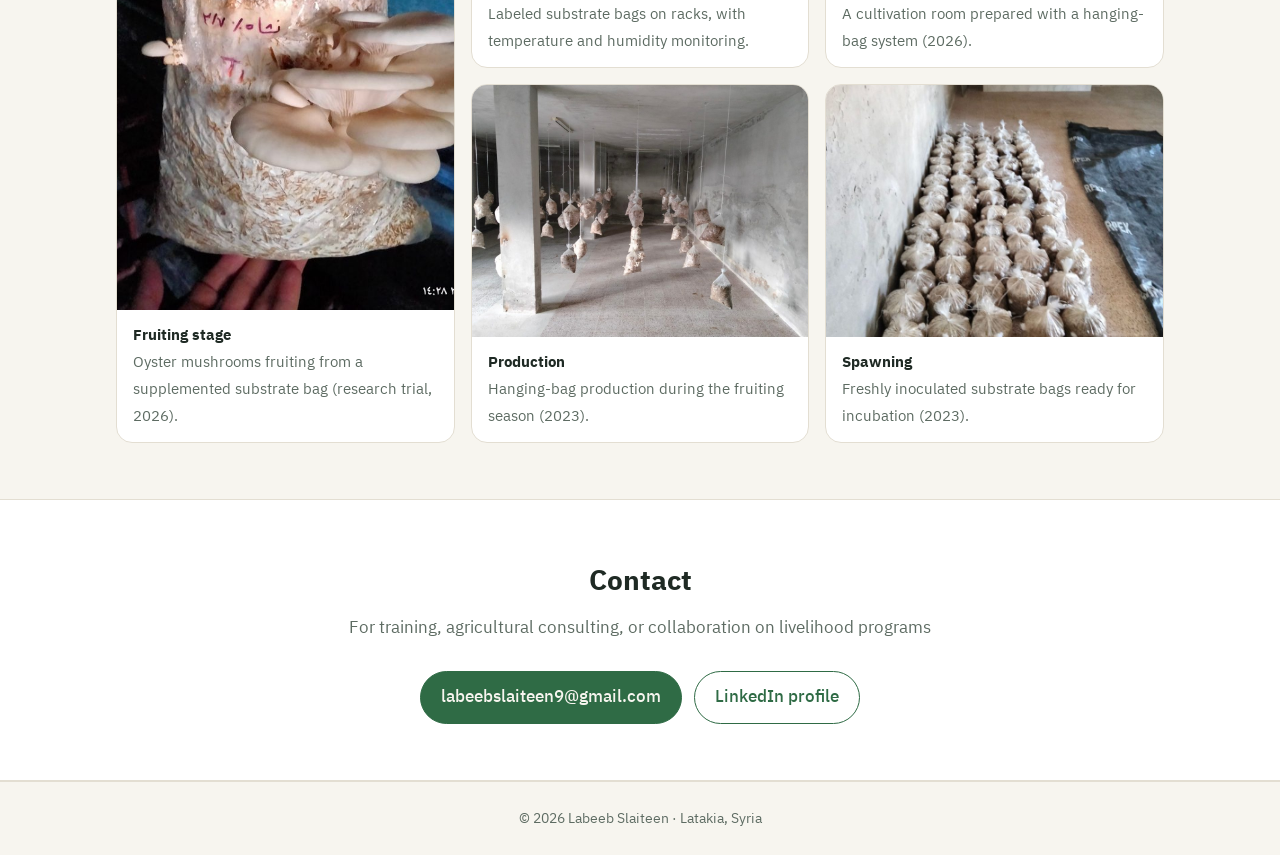
==== commit b9ac4a92: "Revert "إضافة 80 ساعة SIYB، خانة 230 ساعة ToT، وضغط الصور"" ====
--- a/index.html
+++ b/index.html
@@ -14,7 +14,7 @@
 <link rel="alternate" hreflang="ar" href="ar/">
 <link rel="preconnect" href="https://fonts.googleapis.com">
 <link rel="preconnect" href="https://fonts.gstatic.com" crossorigin>
-<link href="https://fonts.googleapis.com/css2?family=IBM+Plex+Sans:wght@400;500;700&amp;family=IBM+Plex+Sans+Arabic:wght@400;500;700&amp;display=swap" rel="stylesheet">
+<link href="https://fonts.googleapis.com/css2?family=IBM+Plex+Sans:wght@400;500;700&family=IBM+Plex+Sans+Arabic:wght@400;500;700&display=swap" rel="stylesheet">
 <link rel="stylesheet" href="assets/style.css">
 <script type="application/ld+json">
 {"@context":"https://schema.org","@type":"Person","name":"Labeeb Slaiteen","alternateName":"لبيب سليطين",
@@ -63,7 +63,7 @@
       <div class="stat"><b>168</b><span>participants trained (2024–2026)</span></div>
       <div class="stat"><b>8</b><span>training cohorts delivered</span></div>
       <div class="stat"><b>267</b><span>project participants followed up</span></div>
-      <div class="stat"><b>230</b><span>hours of ToT (CEFE&nbsp;+&nbsp;SIYB)</span></div>
+      <div class="stat"><b>150</b><span>hours of CEFE Training of Trainers</span></div>
     </div>
   </div>
 </section>
@@ -76,7 +76,7 @@
       <div class="card">
         <span class="tag">Entrepreneurship</span>
         <h3>Experiential training</h3>
-        <p>CEFE-trained facilitator who also completed the 80-hour ILO SIYB Training of Trainers (GYB, SYB, IYB). Delivered 6 cohorts of Business Development Skills training to 132 beneficiaries using participatory methods.</p>
+        <p>CEFE-trained facilitator who also completed the ILO SIYB Training of Trainers (GYB, SYB, IYB). Delivered 6 cohorts of Business Development Skills training to 132 beneficiaries using participatory methods.</p>
       </div>
       <div class="card">
         <span class="tag">Coaching</span>
@@ -108,7 +108,8 @@
         <p class="meta">Caritas Syria · Latakia · 06/2026 – Present</p>
         <ul>
           <li>Deliver a 5-day, 40-hour Employability and Life Skills training to graduates of engineering and applied faculties: 2 cohorts to date in Jableh and Latakia (18 participants each).</li>
-          <li>Completed the 80-hour ILO SIYB Training of Trainers (GYB, SYB and IYB packages), organized by Caritas Syria in Damascus (10–11/2026).</li>
+          <li>Deliver Business Development Skills (BDS) and GYB training to grant beneficiaries, with individual coaching and accompaniment through grant receipt, purchases and follow-up.</li>
+          <li>Completed the ILO SIYB Training of Trainers (GYB, SYB and IYB packages), organized by Caritas Syria in Damascus (10–11/2026).</li>
           <li>Apply accountability, confidentiality and safeguarding principles in all training activities.</li>
         </ul>
       </li>
@@ -196,7 +197,7 @@
     <h2>Certificates and Training</h2>
     <p class="sub">Click a certificate to view it full size</p>
     <div class="certs">
-      <a class="cert" href="assets/certs/siyb-tot.jpg" target="_blank"><img src="assets/certs/siyb-tot.jpg" alt="SIYB Training of Trainers certificate" loading="lazy"><div>SIYB Training of Trainers: GYB, SYB and IYB<small>ILO SIYB Programme · Caritas Syria · Damascus · 80 hours · 11/2026</small></div></a>
+      <a class="cert" href="assets/certs/siyb-tot.jpg" target="_blank"><img src="assets/certs/siyb-tot.jpg" alt="SIYB Training of Trainers certificate" loading="lazy"><div>SIYB Training of Trainers: GYB, SYB and IYB<small>ILO SIYB Programme · Caritas Syria · Damascus · 11/2026</small></div></a>
       <a class="cert" href="assets/certs/cefe-tot.jpg" target="_blank"><img src="assets/certs/cefe-tot.jpg" alt="CEFE ToT certificate" loading="lazy"><div>Business Development Skills ToT (CEFE)<small>Caritas Syria · 150 hours · 2024</small></div></a>
       <a class="cert" href="assets/certs/lund.jpg" target="_blank"><img src="assets/certs/lund.jpg" alt="Lund University certificate" loading="lazy"><div>Working for a Sustainable Future<small>Lund University · Coursera · 09/2024</small></div></a>
       <a class="cert" href="assets/certs/ifrc.jpg" target="_blank"><img src="assets/certs/ifrc.jpg" alt="IFRC certificate" loading="lazy"><div>Humanitarian Assistance: Adapting to Urban Challenges<small>IFRC / German Red Cross · 08/2024</small></div></a>
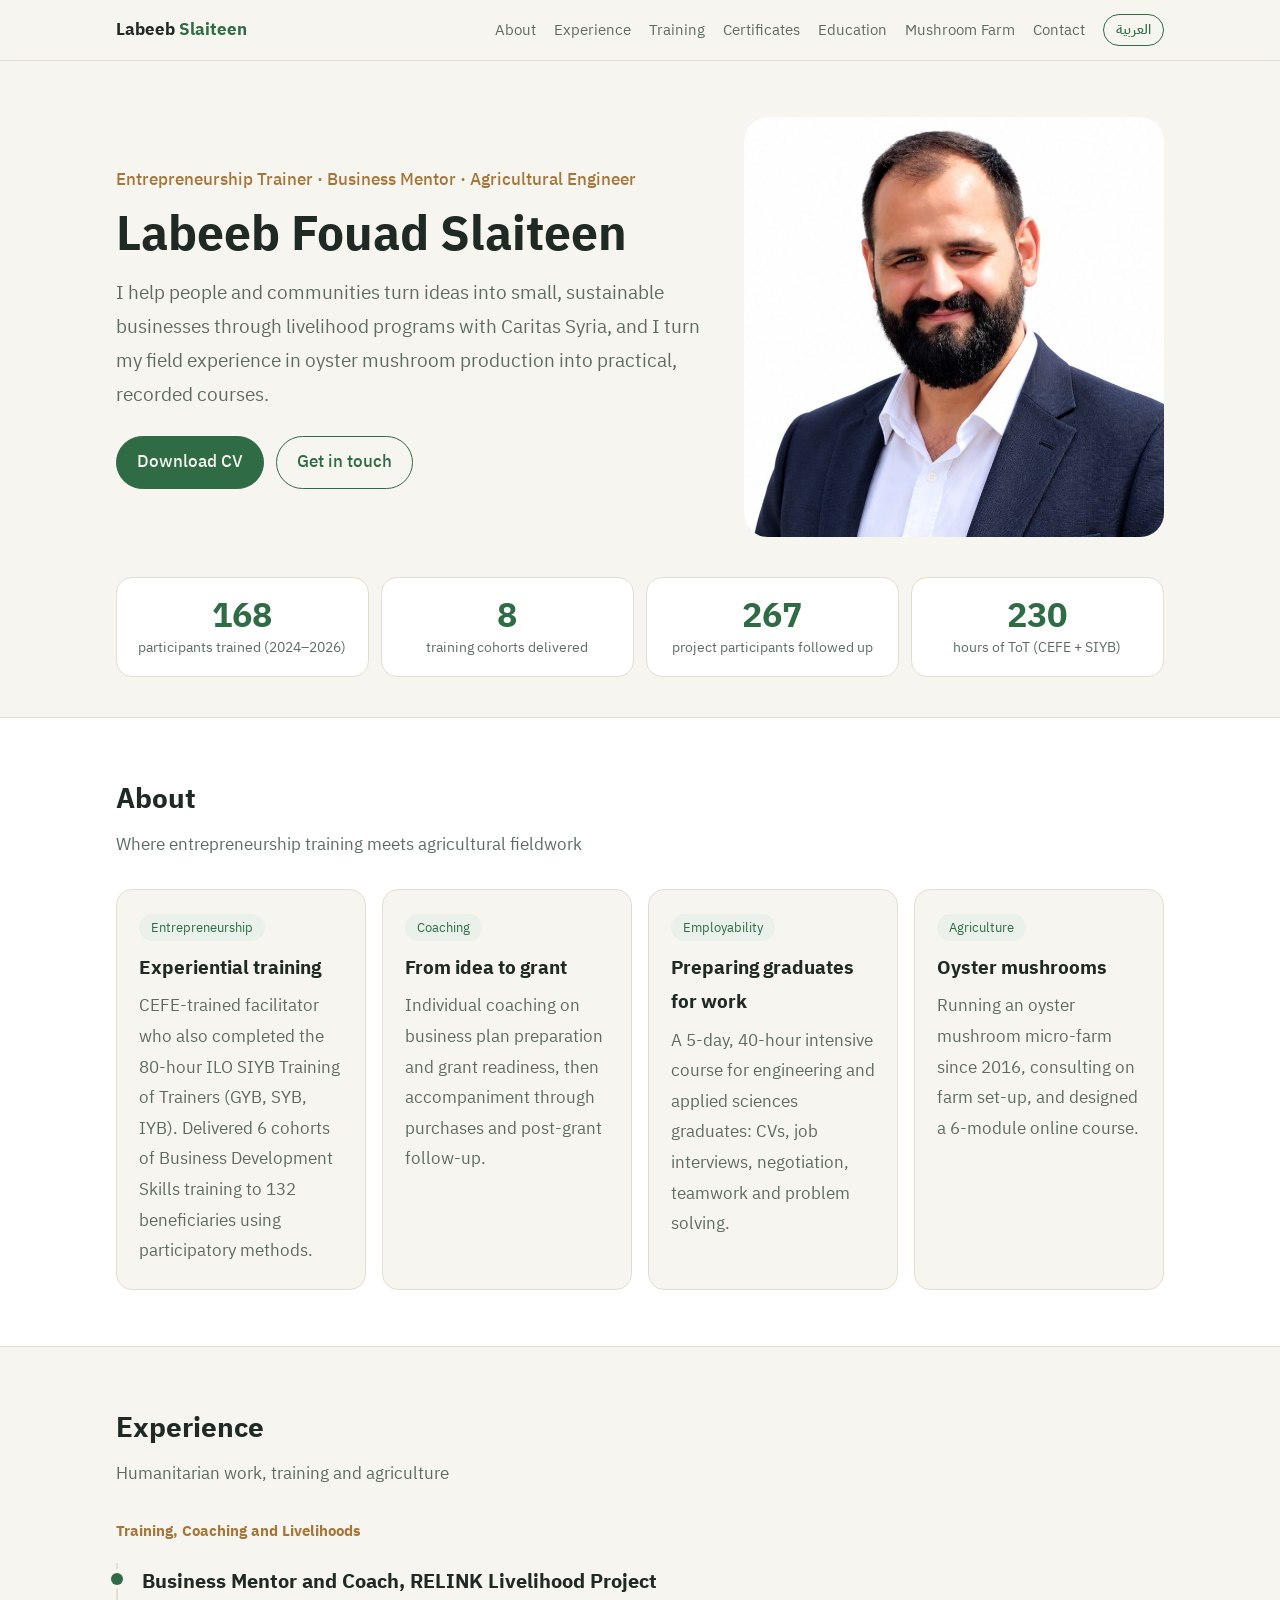
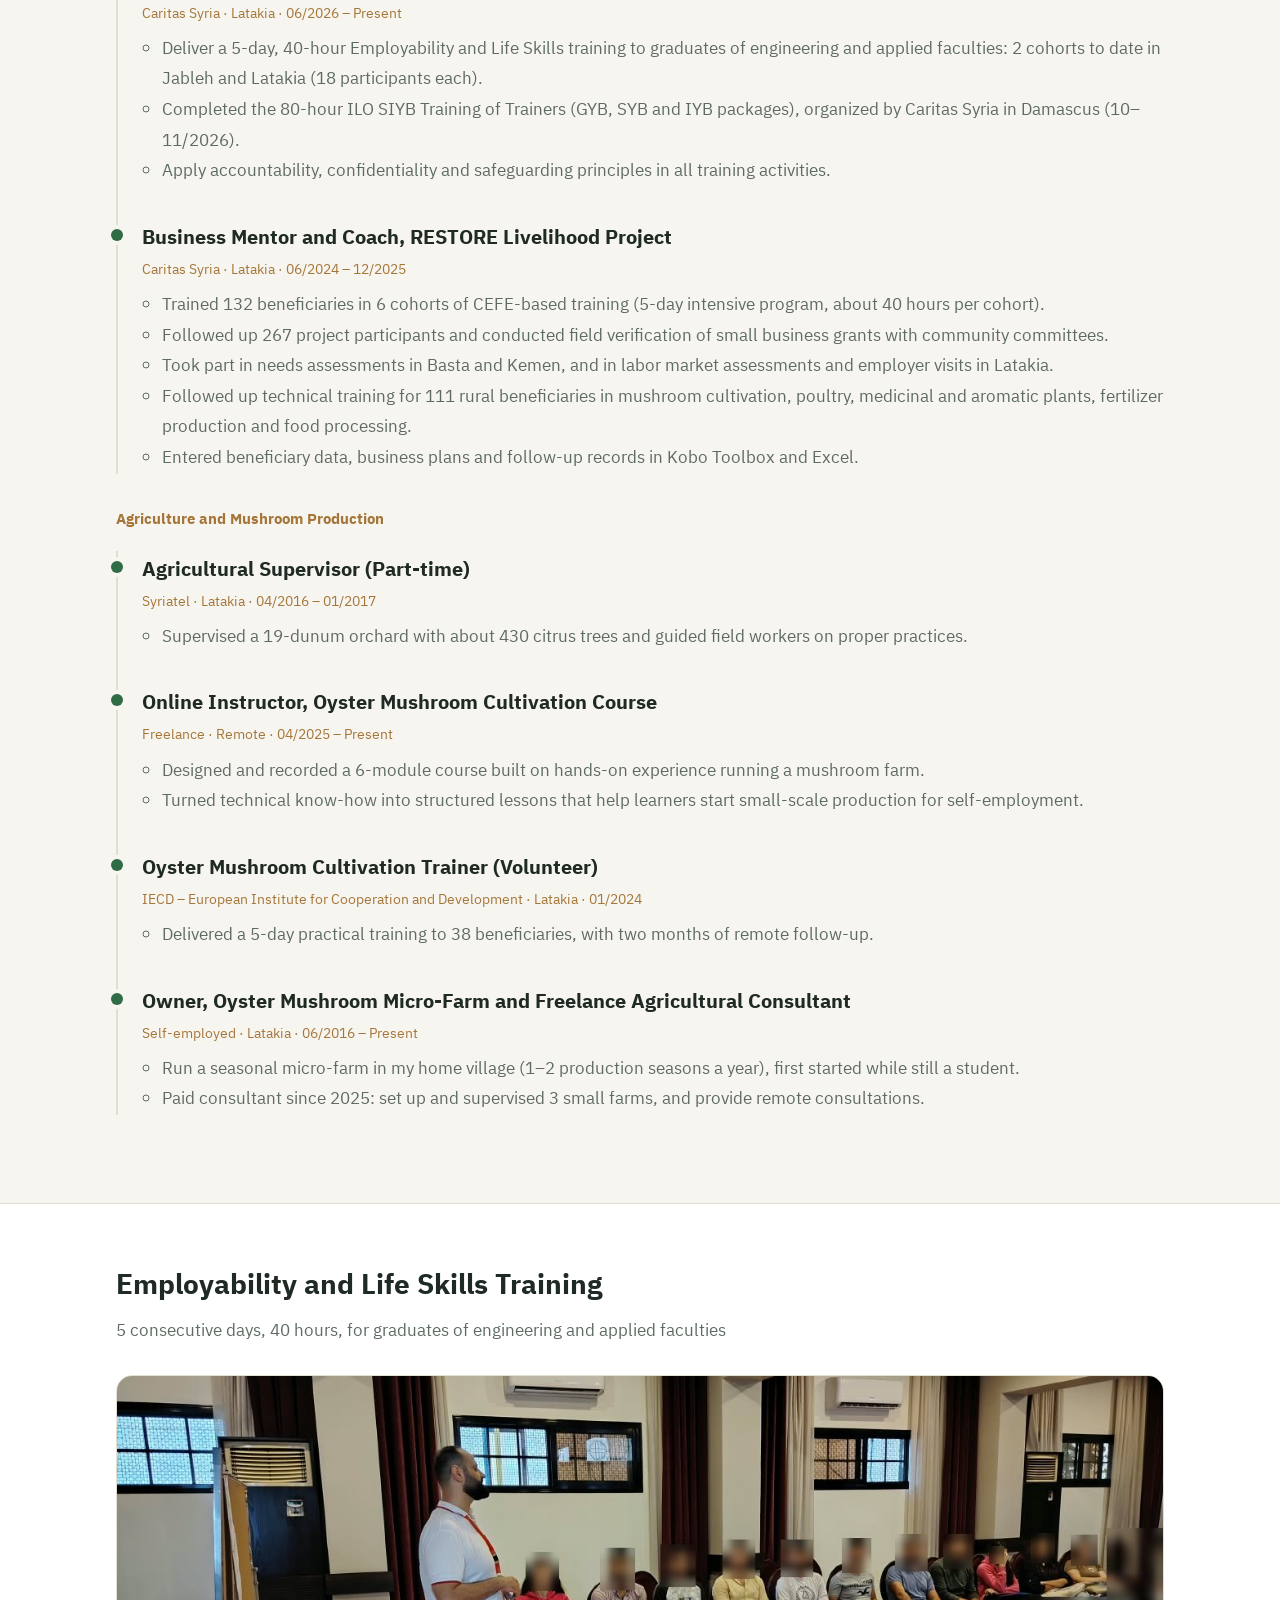
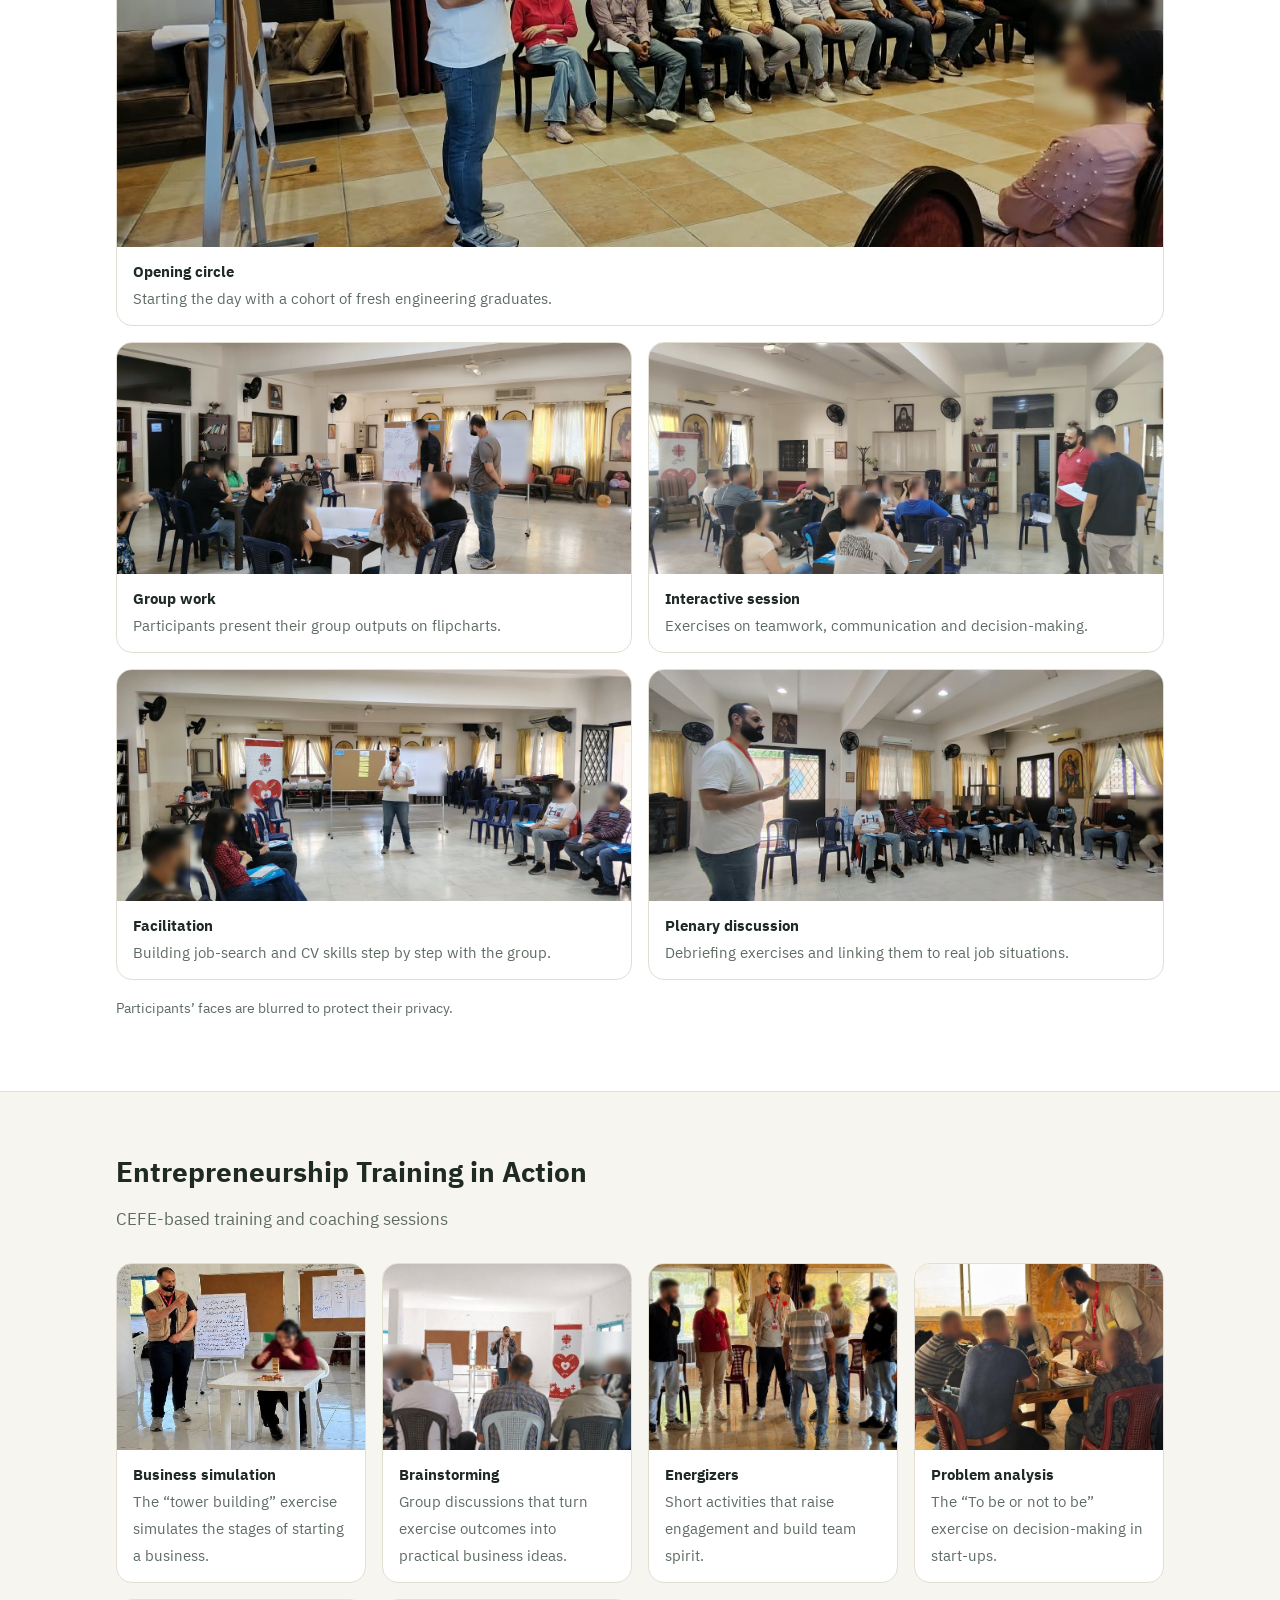
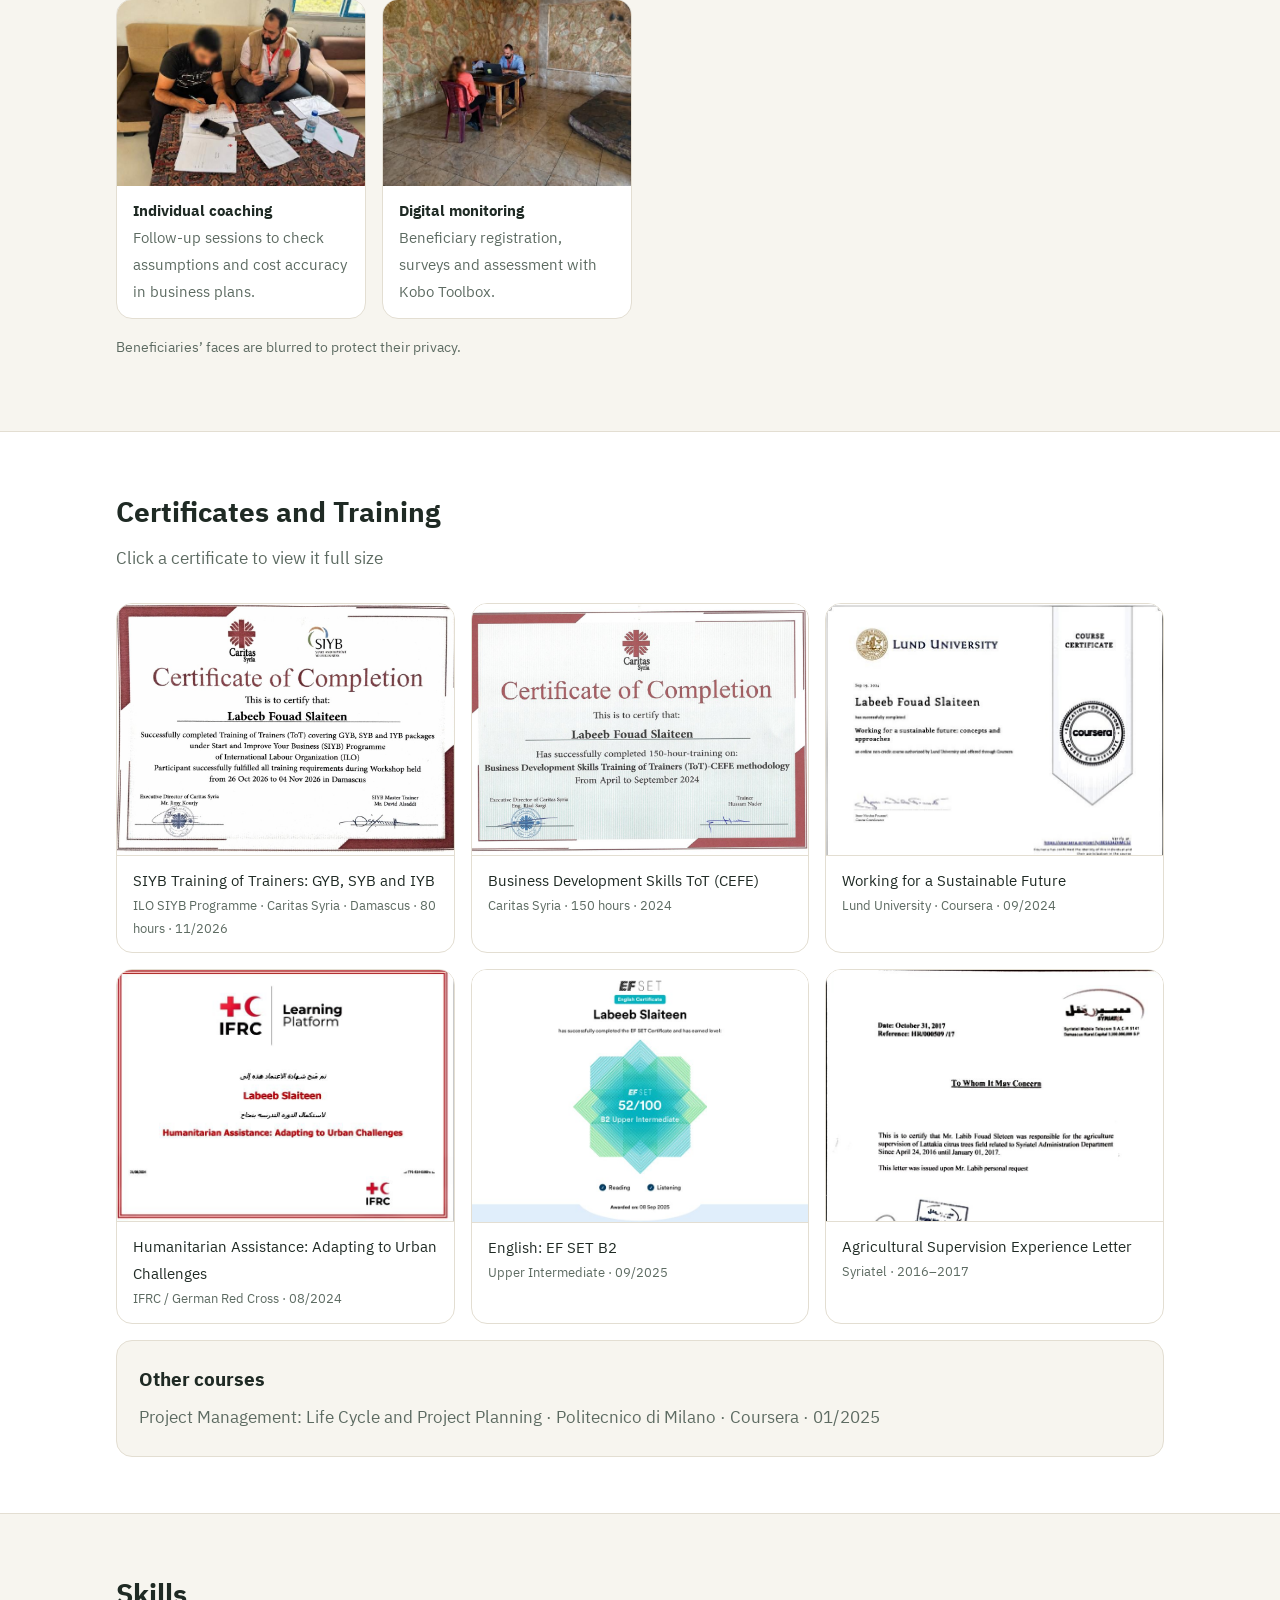
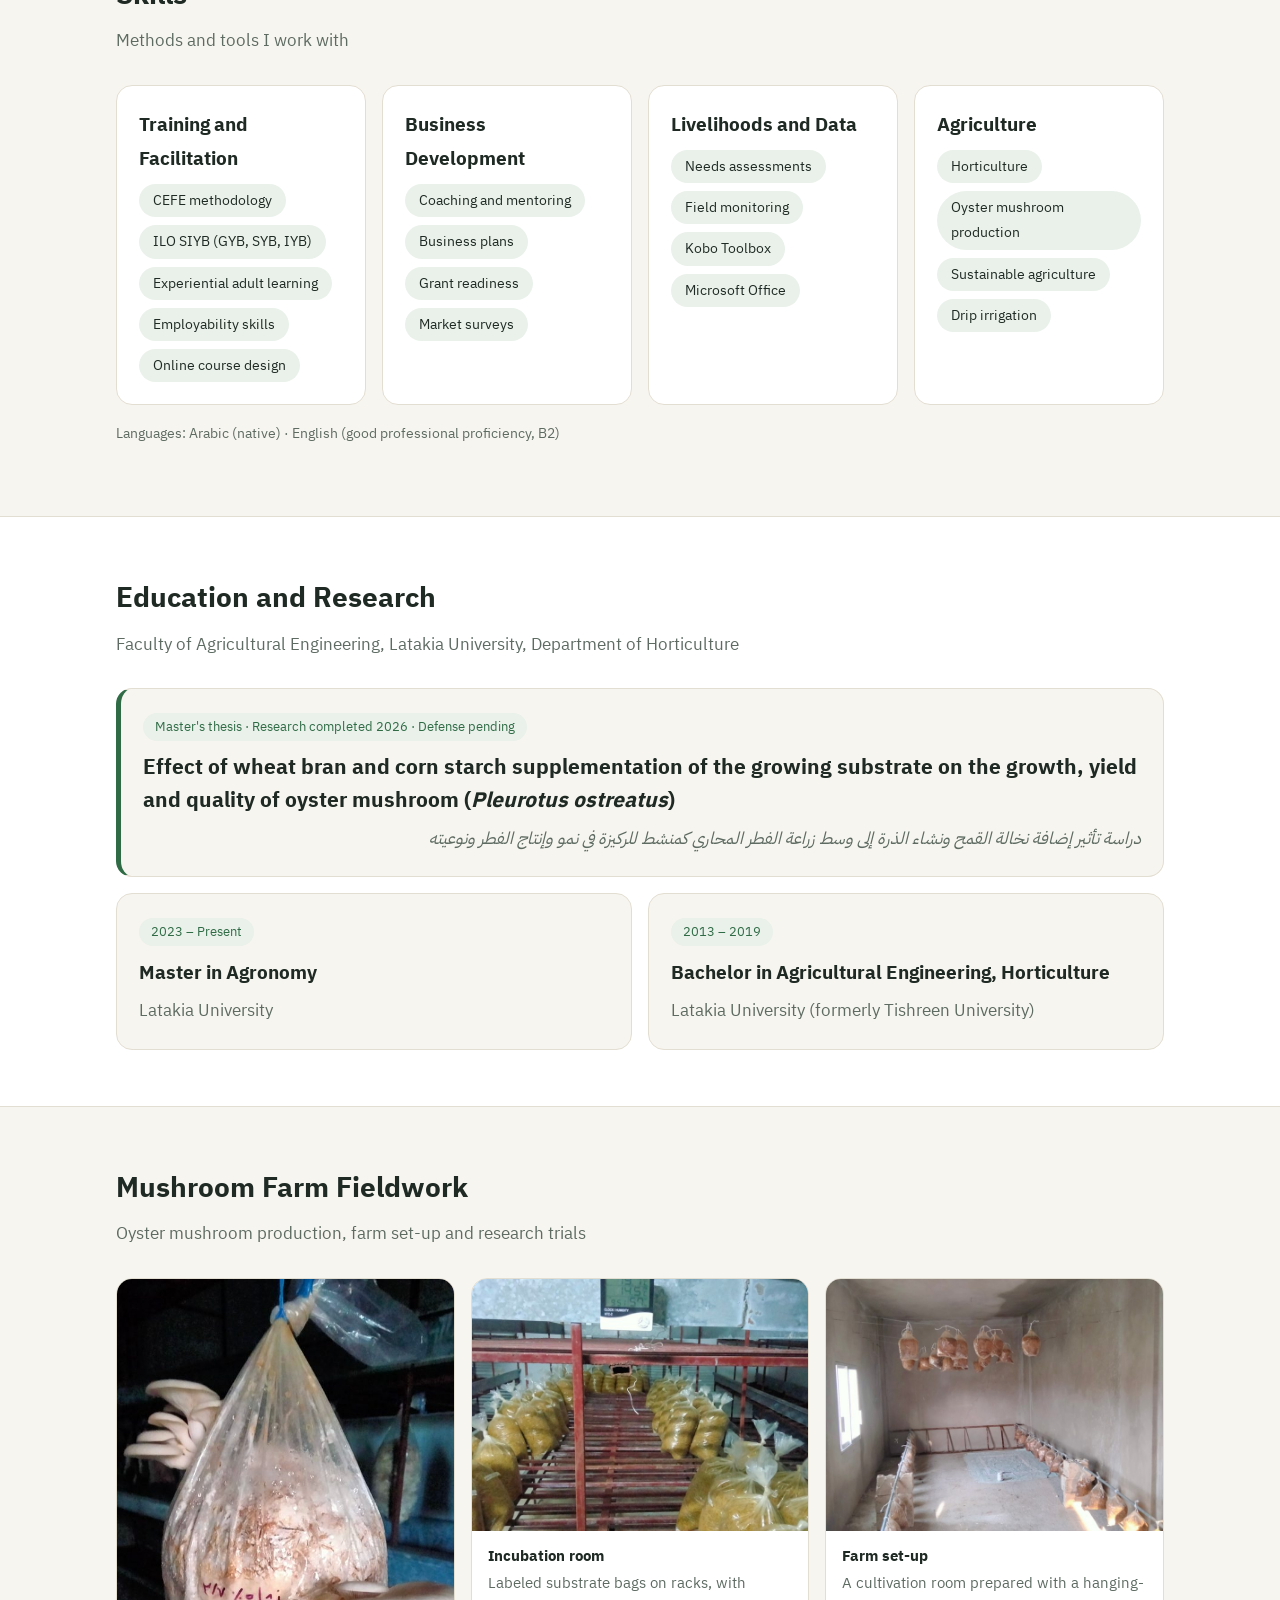
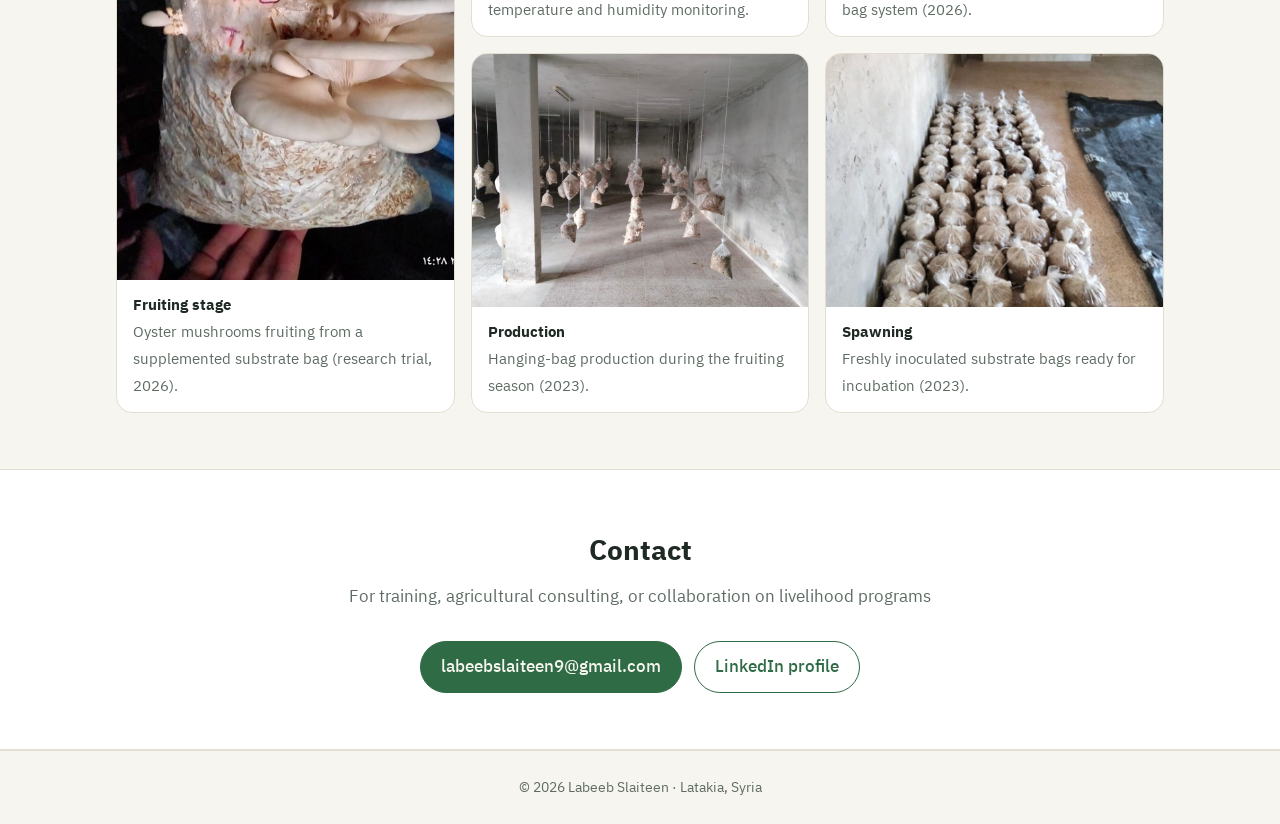
==== commit be63e463: "Merge pull request #2 from labeebslaiteen9-alt/claude/adoring-meitner-3jx9y1 حذف فقرة تدريبات BDS وG" ====
--- a/index.html
+++ b/index.html
@@ -14,7 +14,7 @@
 <link rel="alternate" hreflang="ar" href="ar/">
 <link rel="preconnect" href="https://fonts.googleapis.com">
 <link rel="preconnect" href="https://fonts.gstatic.com" crossorigin>
-<link href="https://fonts.googleapis.com/css2?family=IBM+Plex+Sans:wght@400;500;700&family=IBM+Plex+Sans+Arabic:wght@400;500;700&display=swap" rel="stylesheet">
+<link href="https://fonts.googleapis.com/css2?family=IBM+Plex+Sans:wght@400;500;700&amp;family=IBM+Plex+Sans+Arabic:wght@400;500;700&amp;display=swap" rel="stylesheet">
 <link rel="stylesheet" href="assets/style.css">
 <script type="application/ld+json">
 {"@context":"https://schema.org","@type":"Person","name":"Labeeb Slaiteen","alternateName":"لبيب سليطين",
@@ -63,7 +63,7 @@
       <div class="stat"><b>168</b><span>participants trained (2024–2026)</span></div>
       <div class="stat"><b>8</b><span>training cohorts delivered</span></div>
       <div class="stat"><b>267</b><span>project participants followed up</span></div>
-      <div class="stat"><b>150</b><span>hours of CEFE Training of Trainers</span></div>
+      <div class="stat"><b>230</b><span>hours of ToT (CEFE&nbsp;+&nbsp;SIYB)</span></div>
     </div>
   </div>
 </section>
@@ -76,7 +76,7 @@
       <div class="card">
         <span class="tag">Entrepreneurship</span>
         <h3>Experiential training</h3>
-        <p>CEFE-trained facilitator who also completed the ILO SIYB Training of Trainers (GYB, SYB, IYB). Delivered 6 cohorts of Business Development Skills training to 132 beneficiaries using participatory methods.</p>
+        <p>CEFE-trained facilitator who also completed the 80-hour ILO SIYB Training of Trainers (GYB, SYB, IYB). Delivered 6 cohorts of Business Development Skills training to 132 beneficiaries using participatory methods.</p>
       </div>
       <div class="card">
         <span class="tag">Coaching</span>
@@ -108,8 +108,7 @@
         <p class="meta">Caritas Syria · Latakia · 06/2026 – Present</p>
         <ul>
           <li>Deliver a 5-day, 40-hour Employability and Life Skills training to graduates of engineering and applied faculties: 2 cohorts to date in Jableh and Latakia (18 participants each).</li>
-          <li>Deliver Business Development Skills (BDS) and GYB training to grant beneficiaries, with individual coaching and accompaniment through grant receipt, purchases and follow-up.</li>
-          <li>Completed the ILO SIYB Training of Trainers (GYB, SYB and IYB packages), organized by Caritas Syria in Damascus (10–11/2026).</li>
+          <li>Completed the 80-hour ILO SIYB Training of Trainers (GYB, SYB and IYB packages), organized by Caritas Syria in Damascus (10–11/2026).</li>
           <li>Apply accountability, confidentiality and safeguarding principles in all training activities.</li>
         </ul>
       </li>
@@ -197,7 +196,7 @@
     <h2>Certificates and Training</h2>
     <p class="sub">Click a certificate to view it full size</p>
     <div class="certs">
-      <a class="cert" href="assets/certs/siyb-tot.jpg" target="_blank"><img src="assets/certs/siyb-tot.jpg" alt="SIYB Training of Trainers certificate" loading="lazy"><div>SIYB Training of Trainers: GYB, SYB and IYB<small>ILO SIYB Programme · Caritas Syria · Damascus · 11/2026</small></div></a>
+      <a class="cert" href="assets/certs/siyb-tot.jpg" target="_blank"><img src="assets/certs/siyb-tot.jpg" alt="SIYB Training of Trainers certificate" loading="lazy"><div>SIYB Training of Trainers: GYB, SYB and IYB<small>ILO SIYB Programme · Caritas Syria · Damascus · 80 hours · 11/2026</small></div></a>
       <a class="cert" href="assets/certs/cefe-tot.jpg" target="_blank"><img src="assets/certs/cefe-tot.jpg" alt="CEFE ToT certificate" loading="lazy"><div>Business Development Skills ToT (CEFE)<small>Caritas Syria · 150 hours · 2024</small></div></a>
       <a class="cert" href="assets/certs/lund.jpg" target="_blank"><img src="assets/certs/lund.jpg" alt="Lund University certificate" loading="lazy"><div>Working for a Sustainable Future<small>Lund University · Coursera · 09/2024</small></div></a>
       <a class="cert" href="assets/certs/ifrc.jpg" target="_blank"><img src="assets/certs/ifrc.jpg" alt="IFRC certificate" loading="lazy"><div>Humanitarian Assistance: Adapting to Urban Challenges<small>IFRC / German Red Cross · 08/2024</small></div></a>
